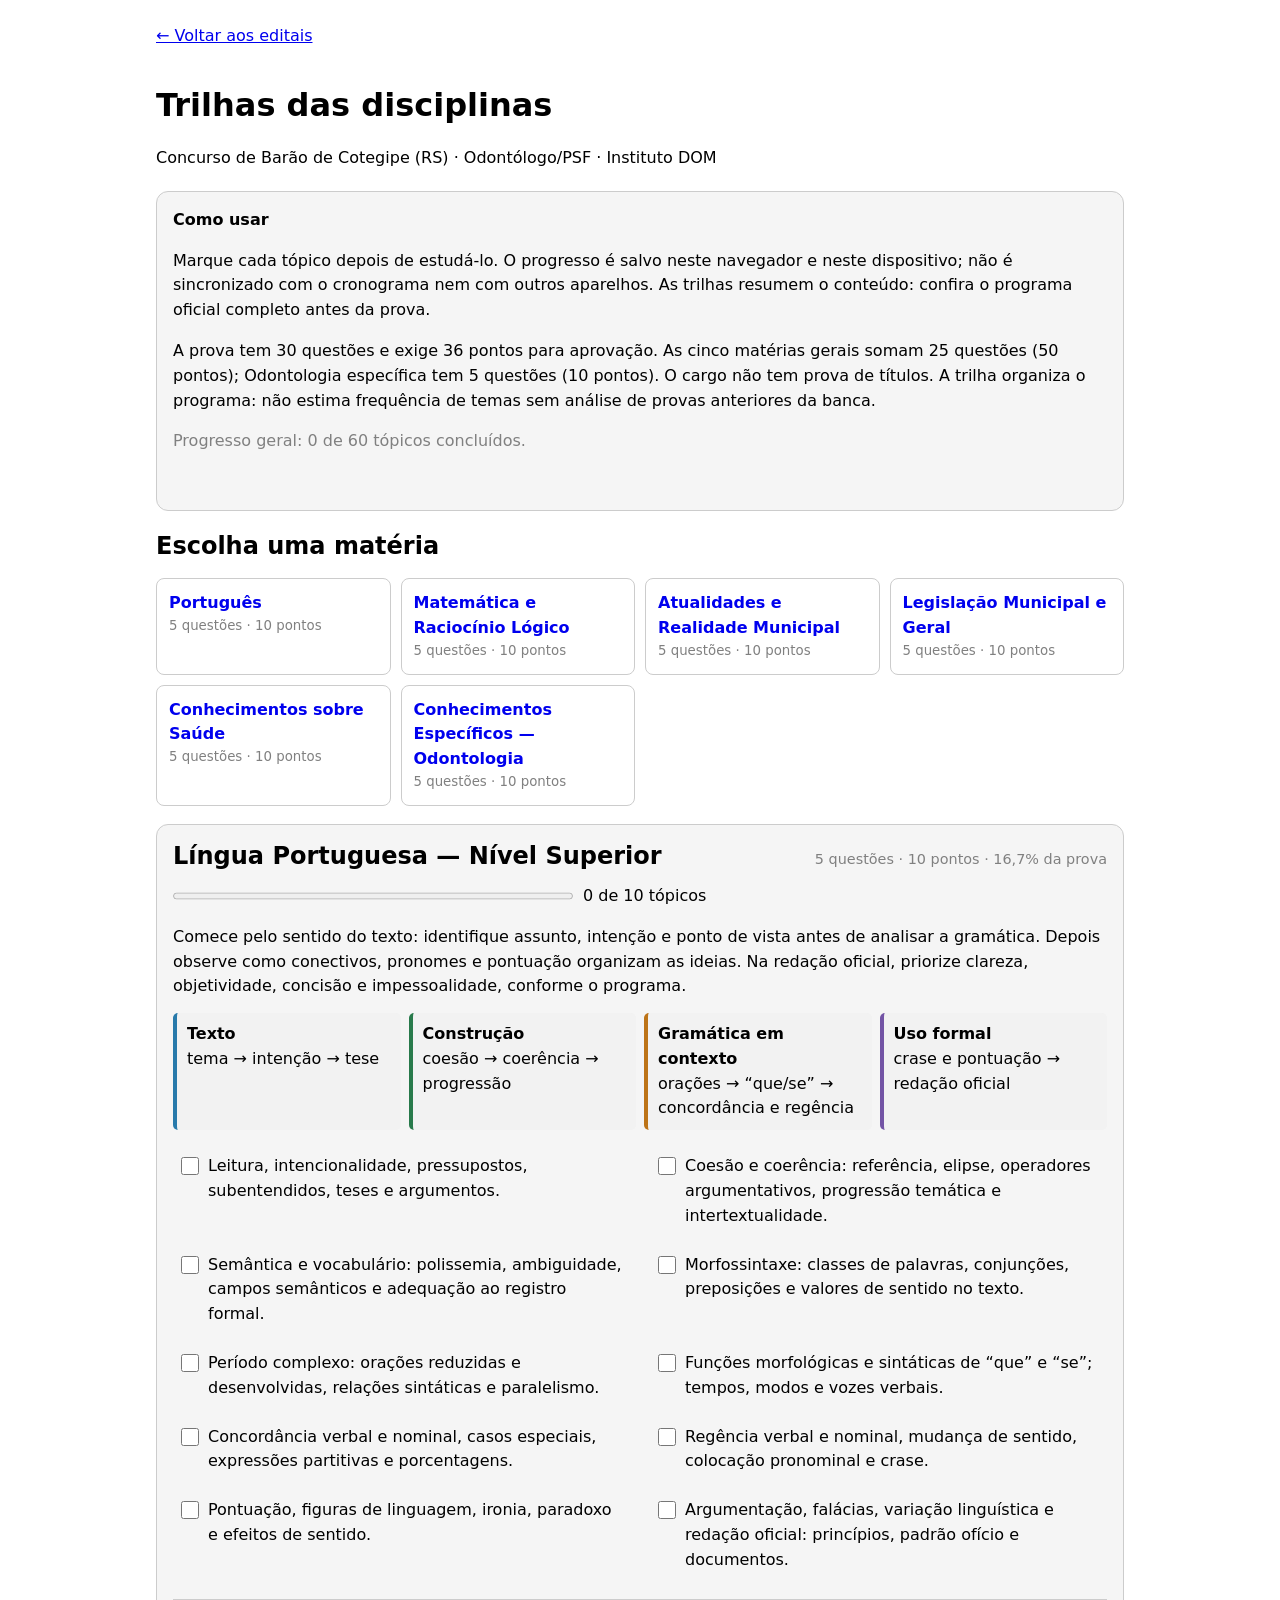
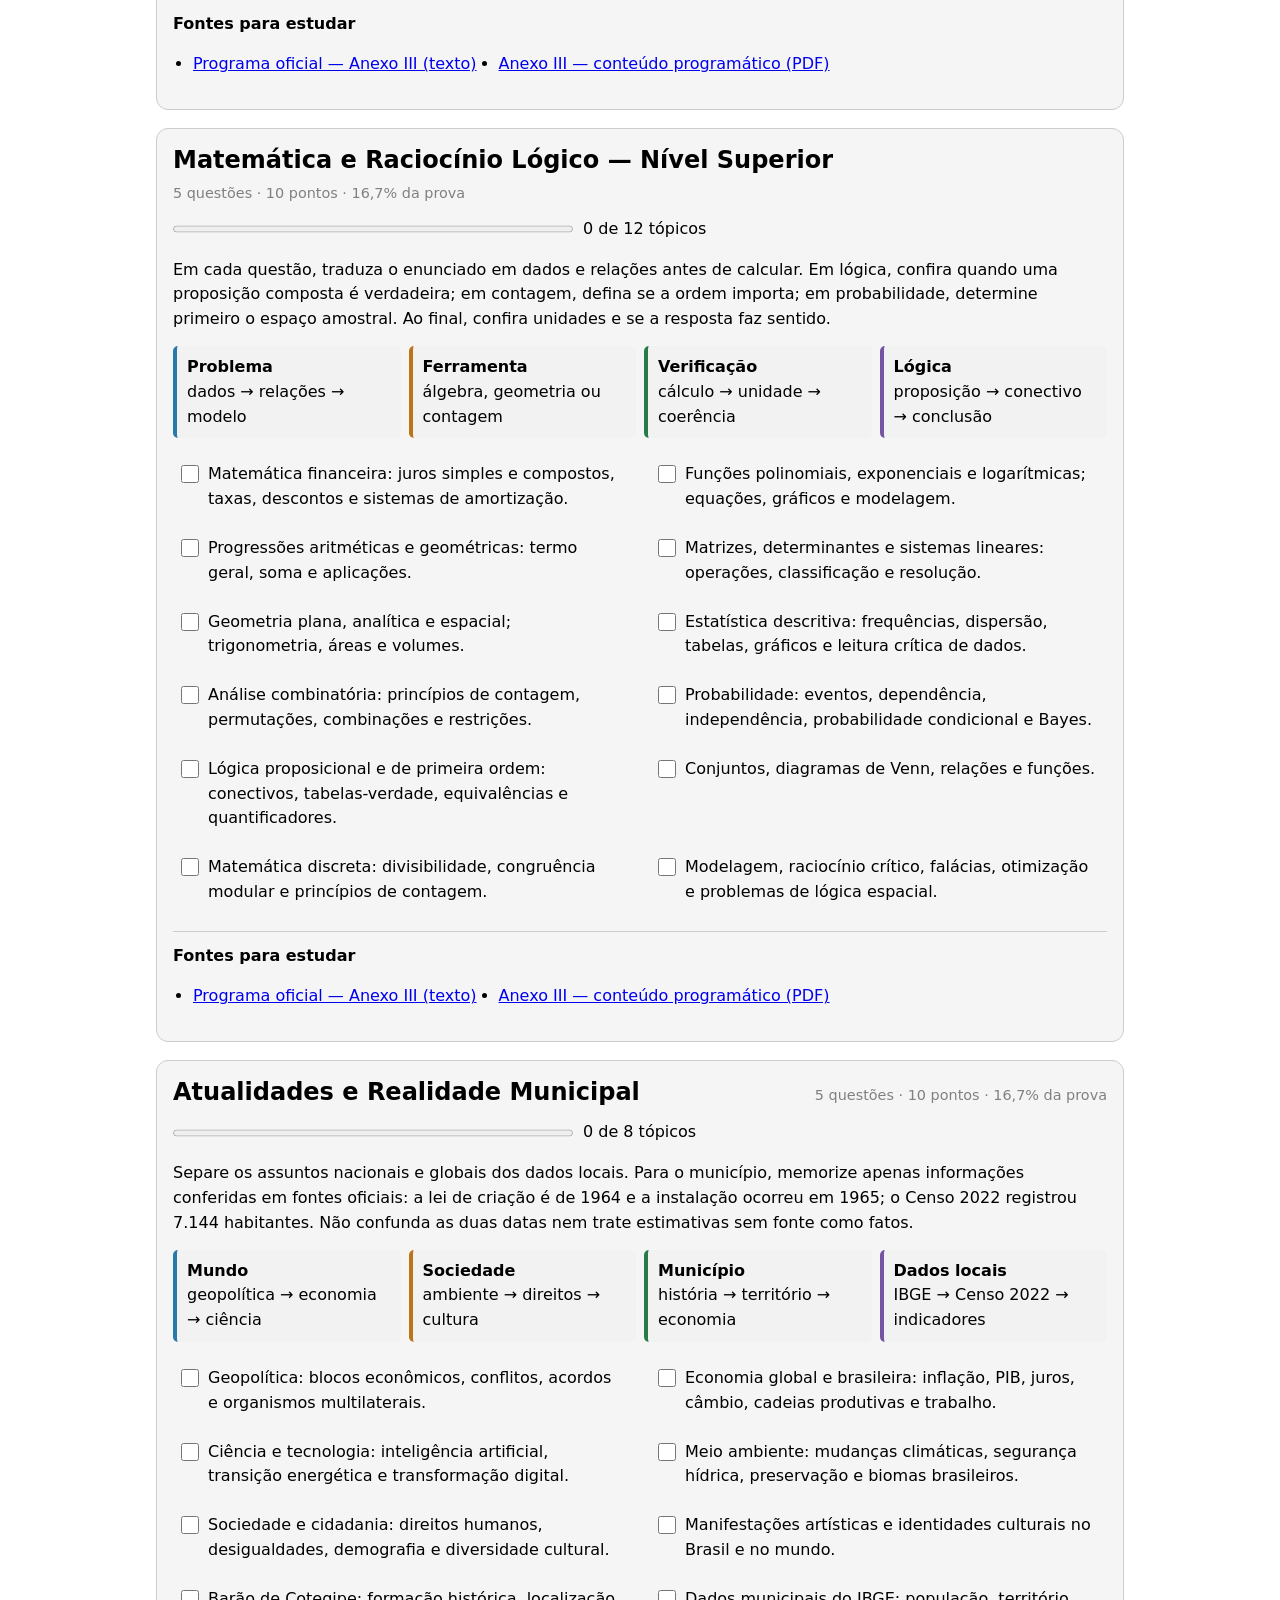
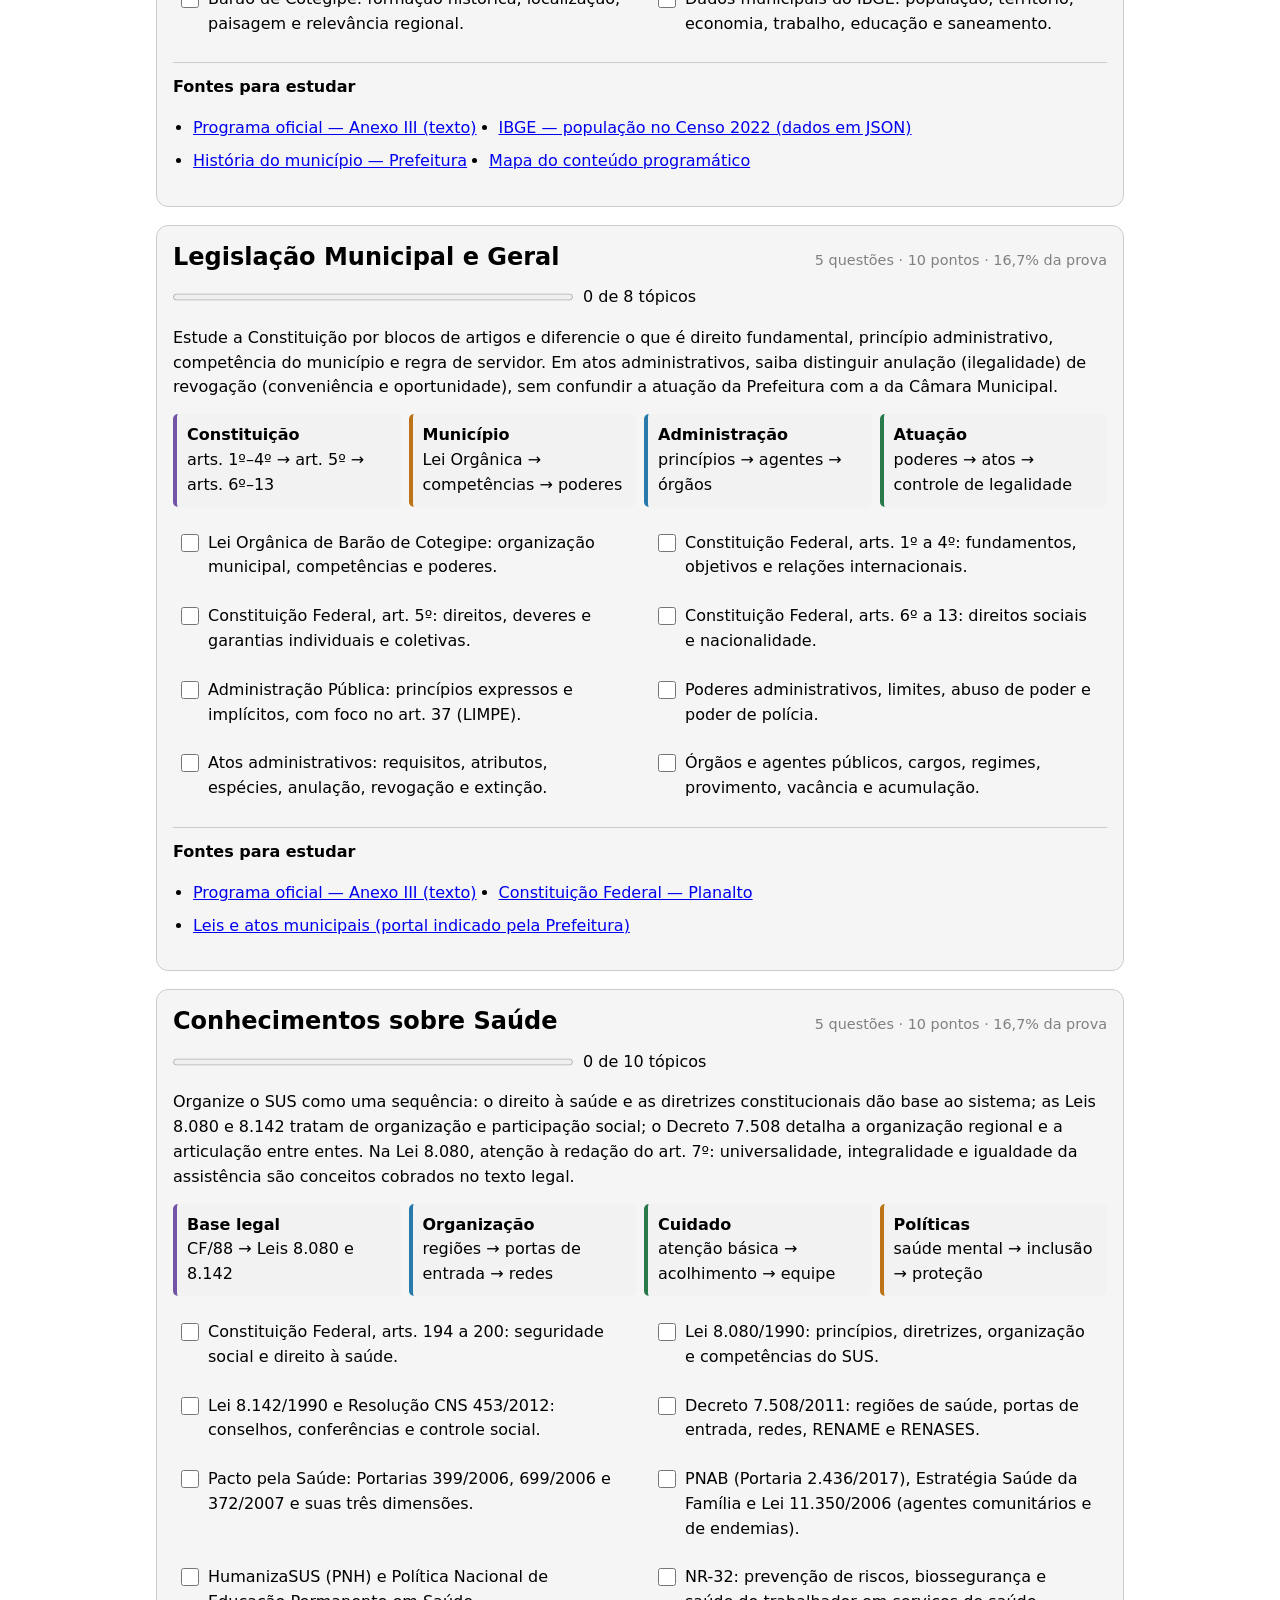
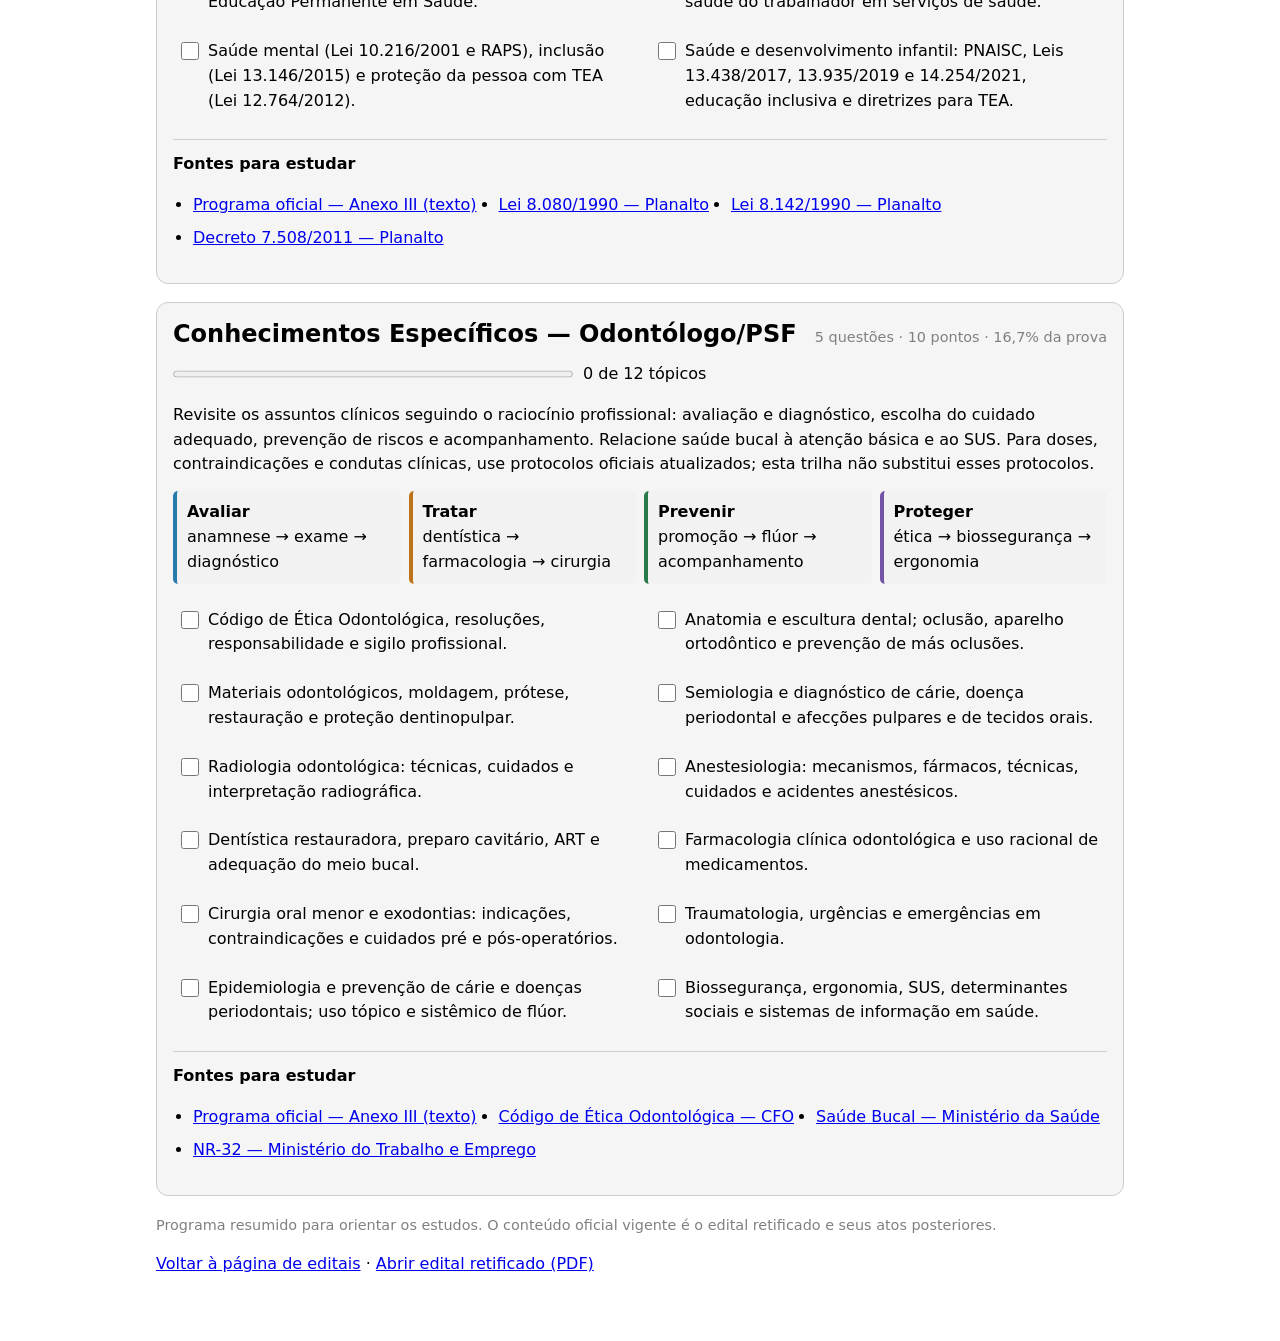
==== edital/disciplinas/index.html @ 4b6311e3 "Add study tracks for all exam disciplines" ====
<!DOCTYPE html>
<html lang="pt-BR">
<head>
  <meta charset="utf-8">
  <meta name="viewport" content="width=device-width, initial-scale=1">
  <meta name="description" content="Trilhas de estudo e acompanhamento das seis disciplinas do concurso de Odontólogo/PSF de Barão de Cotegipe.">
  <title>Disciplinas — Concurso Barão de Cotegipe</title>
  <style>
    :root {
      color-scheme: light dark;
      font: 16px/1.55 system-ui, sans-serif;
      --linha: color-mix(in srgb, CanvasText 20%, Canvas);
      --cartao: color-mix(in srgb, CanvasText 4%, Canvas);
      --destaque: #287a4b;
    }
    * { box-sizing: border-box; }
    body { max-width: 1000px; margin: 0 auto; padding: 24px 16px 48px; }
    a { color: LinkText; }
    h1 { line-height: 1.2; }
    h2 { margin: 0; line-height: 1.3; }
    .voltar { display: inline-block; margin-bottom: 1rem; }
    .intro, .disciplina { padding: 16px; border: 1px solid var(--linha); border-radius: 12px; background: var(--cartao); }
    .intro { margin: 1.25rem 0; }
    .intro p:last-child { margin-bottom: 0; }
    .atalhos { display: grid; grid-template-columns: repeat(auto-fit, minmax(210px, 1fr)); gap: 10px; padding: 0; list-style: none; }
    .atalhos a { display: block; height: 100%; padding: 12px; border: 1px solid var(--linha); border-radius: 8px; text-decoration: none; }
    .atalhos a:hover, .atalhos a:focus-visible { outline: 2px solid var(--destaque); outline-offset: 2px; }
    .atalhos small { display: block; color: GrayText; }
    .disciplina { margin: 18px 0; scroll-margin-top: 16px; }
    .disciplina-topo { display: flex; flex-wrap: wrap; align-items: baseline; justify-content: space-between; gap: 6px 16px; }
    .peso { color: GrayText; font-size: .9rem; }
    .mapa { display: grid; grid-template-columns: repeat(auto-fit, minmax(155px, 1fr)); gap: 8px; margin: 14px 0; }
    .ramo { padding: 9px 10px; border-left: 4px solid; border-radius: 5px; background: color-mix(in srgb, CanvasText 5%, Canvas); }
    .ramo strong { display: block; }
    .conceito { border-color: #287aab; }
    .dica { border-color: #287a4b; }
    .foco { border-color: #bd7418; }
    .numero { border-color: #7354a5; }
    .explicacao { margin: 12px 0; }
    .progresso-linha { display: flex; align-items: center; gap: 10px; margin: 12px 0 16px; }
    progress { width: min(100%, 400px); height: 14px; accent-color: var(--destaque); }
    .topicos { display: grid; grid-template-columns: repeat(auto-fit, minmax(min(100%, 360px), 1fr)); gap: 8px 20px; padding: 0; list-style: none; }
    .topicos li { min-width: 0; }
    .topicos label { display: flex; align-items: flex-start; gap: 9px; height: 100%; padding: 8px; border-radius: 6px; }
    .topicos label:hover { background: color-mix(in srgb, CanvasText 6%, Canvas); }
    .topicos input { flex: 0 0 auto; width: 18px; height: 18px; margin: 3px 0 0; accent-color: var(--destaque); }
    .fontes { margin-top: 18px; padding-top: 12px; border-top: 1px solid var(--linha); }
    .fontes ul { display: flex; flex-wrap: wrap; gap: 8px 22px; padding-left: 20px; }
    .nota { color: GrayText; font-size: .9rem; }
    .aviso { min-height: 1.5em; color: GrayText; }
    @media (prefers-color-scheme: dark) {
      :root { --destaque: #76d39a; }
      .conceito { border-color: #68b9e8; }
      .dica { border-color: #76d39a; }
      .foco { border-color: #f0b660; }
      .numero { border-color: #bea2ed; }
    }
    @media (prefers-reduced-motion: no-preference) { html { scroll-behavior: smooth; } }
  </style>
</head>
<body>
  <header>
    <a class="voltar" href="../index.html">← Voltar aos editais</a>
    <h1>Trilhas das disciplinas</h1>
    <p>Concurso de Barão de Cotegipe (RS) · Odontólogo/PSF · Instituto DOM</p>
    <div class="intro">
      <strong>Como usar</strong>
      <p>Marque cada tópico depois de estudá-lo. O progresso é salvo neste navegador e neste dispositivo; não é sincronizado com o cronograma nem com outros aparelhos. As trilhas resumem o conteúdo: confira o programa oficial completo antes da prova.</p>
      <p>A prova tem 30 questões e exige 36 pontos para aprovação. As cinco matérias gerais somam 25 questões (50 pontos); Odontologia específica tem 5 questões (10 pontos). O cargo não tem prova de títulos. A trilha organiza o programa: não estima frequência de temas sem análise de provas anteriores da banca.</p>
      <p id="progresso-geral" class="aviso" role="status" aria-live="polite">Progresso: carregando…</p>
      <p id="status-progresso" class="aviso" aria-live="polite"></p>
    </div>
    <h2>Escolha uma matéria</h2>
    <nav aria-label="Disciplinas da prova">
      <ul class="atalhos">
        <li><a href="#portugues"><strong>Português</strong><small>5 questões · 10 pontos</small></a></li>
        <li><a href="#matematica"><strong>Matemática e Raciocínio Lógico</strong><small>5 questões · 10 pontos</small></a></li>
        <li><a href="#atualidades"><strong>Atualidades e Realidade Municipal</strong><small>5 questões · 10 pontos</small></a></li>
        <li><a href="#legislacao"><strong>Legislação Municipal e Geral</strong><small>5 questões · 10 pontos</small></a></li>
        <li><a href="#saude"><strong>Conhecimentos sobre Saúde</strong><small>5 questões · 10 pontos</small></a></li>
        <li><a href="#odontologia"><strong>Conhecimentos Específicos — Odontologia</strong><small>5 questões · 10 pontos</small></a></li>
      </ul>
    </nav>
  </header>

  <main>
    <article class="disciplina" id="portugues" data-disciplina="portugues">
      <div class="disciplina-topo">
        <h2>Língua Portuguesa — Nível Superior</h2>
        <span class="peso">5 questões · 10 pontos · 16,7% da prova</span>
      </div>
      <div class="progresso-linha"><progress max="10" value="0" aria-label="Progresso em Língua Portuguesa"></progress><span class="contagem">0 de 10 tópicos</span></div>
      <p class="explicacao">Comece pelo sentido do texto: identifique assunto, intenção e ponto de vista antes de analisar a gramática. Depois observe como conectivos, pronomes e pontuação organizam as ideias. Na redação oficial, priorize clareza, objetividade, concisão e impessoalidade, conforme o programa.</p>
      <div class="mapa" aria-label="Mapa de estudo de Português">
        <div class="ramo conceito"><strong>Texto</strong>tema → intenção → tese</div>
        <div class="ramo dica"><strong>Construção</strong>coesão → coerência → progressão</div>
        <div class="ramo foco"><strong>Gramática em contexto</strong>orações → “que/se” → concordância e regência</div>
        <div class="ramo numero"><strong>Uso formal</strong>crase e pontuação → redação oficial</div>
      </div>
      <ul class="topicos">
        <li><label><input type="checkbox" data-topico="interpretacao"><span>Leitura, intencionalidade, pressupostos, subentendidos, teses e argumentos.</span></label></li>
        <li><label><input type="checkbox" data-topico="coesao"><span>Coesão e coerência: referência, elipse, operadores argumentativos, progressão temática e intertextualidade.</span></label></li>
        <li><label><input type="checkbox" data-topico="semantica"><span>Semântica e vocabulário: polissemia, ambiguidade, campos semânticos e adequação ao registro formal.</span></label></li>
        <li><label><input type="checkbox" data-topico="morfossintaxe"><span>Morfossintaxe: classes de palavras, conjunções, preposições e valores de sentido no texto.</span></label></li>
        <li><label><input type="checkbox" data-topico="periodo"><span>Período complexo: orações reduzidas e desenvolvidas, relações sintáticas e paralelismo.</span></label></li>
        <li><label><input type="checkbox" data-topico="que-se"><span>Funções morfológicas e sintáticas de “que” e “se”; tempos, modos e vozes verbais.</span></label></li>
        <li><label><input type="checkbox" data-topico="concordancia"><span>Concordância verbal e nominal, casos especiais, expressões partitivas e porcentagens.</span></label></li>
        <li><label><input type="checkbox" data-topico="regencia-crase"><span>Regência verbal e nominal, mudança de sentido, colocação pronominal e crase.</span></label></li>
        <li><label><input type="checkbox" data-topico="pontuacao"><span>Pontuação, figuras de linguagem, ironia, paradoxo e efeitos de sentido.</span></label></li>
        <li><label><input type="checkbox" data-topico="redacao-oficial"><span>Argumentação, falácias, variação linguística e redação oficial: princípios, padrão ofício e documentos.</span></label></li>
      </ul>
      <div class="fontes">
        <strong>Fontes para estudar</strong>
        <ul>
          <li><a href="../texto/12-anexo-III-conteudo-programatico.txt">Programa oficial — Anexo III (texto)</a></li>
          <li><a href="../oficial/12-anexo-III-conteudo-programatico.pdf">Anexo III — conteúdo programático (PDF)</a></li>
        </ul>
      </div>
    </article>

    <article class="disciplina" id="matematica" data-disciplina="matematica">
      <div class="disciplina-topo">
        <h2>Matemática e Raciocínio Lógico — Nível Superior</h2>
        <span class="peso">5 questões · 10 pontos · 16,7% da prova</span>
      </div>
      <div class="progresso-linha"><progress max="12" value="0" aria-label="Progresso em Matemática e Raciocínio Lógico"></progress><span class="contagem">0 de 12 tópicos</span></div>
      <p class="explicacao">Em cada questão, traduza o enunciado em dados e relações antes de calcular. Em lógica, confira quando uma proposição composta é verdadeira; em contagem, defina se a ordem importa; em probabilidade, determine primeiro o espaço amostral. Ao final, confira unidades e se a resposta faz sentido.</p>
      <div class="mapa" aria-label="Mapa de estudo de Matemática e Raciocínio Lógico">
        <div class="ramo conceito"><strong>Problema</strong>dados → relações → modelo</div>
        <div class="ramo foco"><strong>Ferramenta</strong>álgebra, geometria ou contagem</div>
        <div class="ramo dica"><strong>Verificação</strong>cálculo → unidade → coerência</div>
        <div class="ramo numero"><strong>Lógica</strong>proposição → conectivo → conclusão</div>
      </div>
      <ul class="topicos">
        <li><label><input type="checkbox" data-topico="financeira"><span>Matemática financeira: juros simples e compostos, taxas, descontos e sistemas de amortização.</span></label></li>
        <li><label><input type="checkbox" data-topico="funcoes"><span>Funções polinomiais, exponenciais e logarítmicas; equações, gráficos e modelagem.</span></label></li>
        <li><label><input type="checkbox" data-topico="pa-pg"><span>Progressões aritméticas e geométricas: termo geral, soma e aplicações.</span></label></li>
        <li><label><input type="checkbox" data-topico="matrizes"><span>Matrizes, determinantes e sistemas lineares: operações, classificação e resolução.</span></label></li>
        <li><label><input type="checkbox" data-topico="geometrias"><span>Geometria plana, analítica e espacial; trigonometria, áreas e volumes.</span></label></li>
        <li><label><input type="checkbox" data-topico="estatistica"><span>Estatística descritiva: frequências, dispersão, tabelas, gráficos e leitura crítica de dados.</span></label></li>
        <li><label><input type="checkbox" data-topico="combinatoria"><span>Análise combinatória: princípios de contagem, permutações, combinações e restrições.</span></label></li>
        <li><label><input type="checkbox" data-topico="probabilidade"><span>Probabilidade: eventos, dependência, independência, probabilidade condicional e Bayes.</span></label></li>
        <li><label><input type="checkbox" data-topico="logica"><span>Lógica proposicional e de primeira ordem: conectivos, tabelas-verdade, equivalências e quantificadores.</span></label></li>
        <li><label><input type="checkbox" data-topico="conjuntos"><span>Conjuntos, diagramas de Venn, relações e funções.</span></label></li>
        <li><label><input type="checkbox" data-topico="discreta"><span>Matemática discreta: divisibilidade, congruência modular e princípios de contagem.</span></label></li>
        <li><label><input type="checkbox" data-topico="modelagem"><span>Modelagem, raciocínio crítico, falácias, otimização e problemas de lógica espacial.</span></label></li>
      </ul>
      <div class="fontes">
        <strong>Fontes para estudar</strong>
        <ul>
          <li><a href="../texto/12-anexo-III-conteudo-programatico.txt">Programa oficial — Anexo III (texto)</a></li>
          <li><a href="../oficial/12-anexo-III-conteudo-programatico.pdf">Anexo III — conteúdo programático (PDF)</a></li>
        </ul>
      </div>
    </article>

    <article class="disciplina" id="atualidades" data-disciplina="atualidades">
      <div class="disciplina-topo">
        <h2>Atualidades e Realidade Municipal</h2>
        <span class="peso">5 questões · 10 pontos · 16,7% da prova</span>
      </div>
      <div class="progresso-linha"><progress max="8" value="0" aria-label="Progresso em Atualidades e Realidade Municipal"></progress><span class="contagem">0 de 8 tópicos</span></div>
      <p class="explicacao">Separe os assuntos nacionais e globais dos dados locais. Para o município, memorize apenas informações conferidas em fontes oficiais: a lei de criação é de 1964 e a instalação ocorreu em 1965; o Censo 2022 registrou 7.144 habitantes. Não confunda as duas datas nem trate estimativas sem fonte como fatos.</p>
      <div class="mapa" aria-label="Mapa de estudo de Atualidades e Realidade Municipal">
        <div class="ramo conceito"><strong>Mundo</strong>geopolítica → economia → ciência</div>
        <div class="ramo foco"><strong>Sociedade</strong>ambiente → direitos → cultura</div>
        <div class="ramo dica"><strong>Município</strong>história → território → economia</div>
        <div class="ramo numero"><strong>Dados locais</strong>IBGE → Censo 2022 → indicadores</div>
      </div>
      <ul class="topicos">
        <li><label><input type="checkbox" data-topico="geopolitica"><span>Geopolítica: blocos econômicos, conflitos, acordos e organismos multilaterais.</span></label></li>
        <li><label><input type="checkbox" data-topico="economia"><span>Economia global e brasileira: inflação, PIB, juros, câmbio, cadeias produtivas e trabalho.</span></label></li>
        <li><label><input type="checkbox" data-topico="ciencia"><span>Ciência e tecnologia: inteligência artificial, transição energética e transformação digital.</span></label></li>
        <li><label><input type="checkbox" data-topico="ambiente"><span>Meio ambiente: mudanças climáticas, segurança hídrica, preservação e biomas brasileiros.</span></label></li>
        <li><label><input type="checkbox" data-topico="cidadania"><span>Sociedade e cidadania: direitos humanos, desigualdades, demografia e diversidade cultural.</span></label></li>
        <li><label><input type="checkbox" data-topico="cultura"><span>Manifestações artísticas e identidades culturais no Brasil e no mundo.</span></label></li>
        <li><label><input type="checkbox" data-topico="municipio"><span>Barão de Cotegipe: formação histórica, localização, paisagem e relevância regional.</span></label></li>
        <li><label><input type="checkbox" data-topico="ibge"><span>Dados municipais do IBGE: população, território, economia, trabalho, educação e saneamento.</span></label></li>
      </ul>
      <div class="fontes">
        <strong>Fontes para estudar</strong>
        <ul>
          <li><a href="../texto/12-anexo-III-conteudo-programatico.txt">Programa oficial — Anexo III (texto)</a></li>
          <li><a href="https://servicodados.ibge.gov.br/api/v3/agregados/4709/periodos/2022/variaveis/93?localidades=N6%5B4301701%5D" target="_blank" rel="noopener">IBGE — população no Censo 2022 (dados em JSON)</a></li>
          <li><a href="https://baraodecotegipe.rs.gov.br/site/historia" target="_blank" rel="noopener">História do município — Prefeitura</a></li>
          <li><a href="../MAPA-DO-PROGRAMA.md">Mapa do conteúdo programático</a></li>
        </ul>
      </div>
    </article>

    <article class="disciplina" id="legislacao" data-disciplina="legislacao">
      <div class="disciplina-topo">
        <h2>Legislação Municipal e Geral</h2>
        <span class="peso">5 questões · 10 pontos · 16,7% da prova</span>
      </div>
      <div class="progresso-linha"><progress max="8" value="0" aria-label="Progresso em Legislação Municipal e Geral"></progress><span class="contagem">0 de 8 tópicos</span></div>
      <p class="explicacao">Estude a Constituição por blocos de artigos e diferencie o que é direito fundamental, princípio administrativo, competência do município e regra de servidor. Em atos administrativos, saiba distinguir anulação (ilegalidade) de revogação (conveniência e oportunidade), sem confundir a atuação da Prefeitura com a da Câmara Municipal.</p>
      <div class="mapa" aria-label="Mapa de estudo de Legislação">
        <div class="ramo numero"><strong>Constituição</strong>arts. 1º–4º → art. 5º → arts. 6º–13</div>
        <div class="ramo foco"><strong>Município</strong>Lei Orgânica → competências → poderes</div>
        <div class="ramo conceito"><strong>Administração</strong>princípios → agentes → órgãos</div>
        <div class="ramo dica"><strong>Atuação</strong>poderes → atos → controle de legalidade</div>
      </div>
      <ul class="topicos">
        <li><label><input type="checkbox" data-topico="lei-organica"><span>Lei Orgânica de Barão de Cotegipe: organização municipal, competências e poderes.</span></label></li>
        <li><label><input type="checkbox" data-topico="fundamentos"><span>Constituição Federal, arts. 1º a 4º: fundamentos, objetivos e relações internacionais.</span></label></li>
        <li><label><input type="checkbox" data-topico="artigo5"><span>Constituição Federal, art. 5º: direitos, deveres e garantias individuais e coletivas.</span></label></li>
        <li><label><input type="checkbox" data-topico="direitos-sociais"><span>Constituição Federal, arts. 6º a 13: direitos sociais e nacionalidade.</span></label></li>
        <li><label><input type="checkbox" data-topico="limpe"><span>Administração Pública: princípios expressos e implícitos, com foco no art. 37 (LIMPE).</span></label></li>
        <li><label><input type="checkbox" data-topico="poderes"><span>Poderes administrativos, limites, abuso de poder e poder de polícia.</span></label></li>
        <li><label><input type="checkbox" data-topico="atos"><span>Atos administrativos: requisitos, atributos, espécies, anulação, revogação e extinção.</span></label></li>
        <li><label><input type="checkbox" data-topico="agentes"><span>Órgãos e agentes públicos, cargos, regimes, provimento, vacância e acumulação.</span></label></li>
      </ul>
      <div class="fontes">
        <strong>Fontes para estudar</strong>
        <ul>
          <li><a href="../texto/12-anexo-III-conteudo-programatico.txt">Programa oficial — Anexo III (texto)</a></li>
          <li><a href="https://www.planalto.gov.br/ccivil_03/constituicao/constituicao.htm" target="_blank" rel="noopener">Constituição Federal — Planalto</a></li>
          <li><a href="https://cespro.com.br/pesquisaLegislacao.php?cdMunicipio=7259&amp;cdTipo=0" target="_blank" rel="noopener">Leis e atos municipais (portal indicado pela Prefeitura)</a></li>
        </ul>
      </div>
    </article>

    <article class="disciplina" id="saude" data-disciplina="saude">
      <div class="disciplina-topo">
        <h2>Conhecimentos sobre Saúde</h2>
        <span class="peso">5 questões · 10 pontos · 16,7% da prova</span>
      </div>
      <div class="progresso-linha"><progress max="10" value="0" aria-label="Progresso em Conhecimentos sobre Saúde"></progress><span class="contagem">0 de 10 tópicos</span></div>
      <p class="explicacao">Organize o SUS como uma sequência: o direito à saúde e as diretrizes constitucionais dão base ao sistema; as Leis 8.080 e 8.142 tratam de organização e participação social; o Decreto 7.508 detalha a organização regional e a articulação entre entes. Na Lei 8.080, atenção à redação do art. 7º: universalidade, integralidade e igualdade da assistência são conceitos cobrados no texto legal.</p>
      <div class="mapa" aria-label="Mapa de estudo de Conhecimentos sobre Saúde">
        <div class="ramo numero"><strong>Base legal</strong>CF/88 → Leis 8.080 e 8.142</div>
        <div class="ramo conceito"><strong>Organização</strong>regiões → portas de entrada → redes</div>
        <div class="ramo dica"><strong>Cuidado</strong>atenção básica → acolhimento → equipe</div>
        <div class="ramo foco"><strong>Políticas</strong>saúde mental → inclusão → proteção</div>
      </div>
      <ul class="topicos">
        <li><label><input type="checkbox" data-topico="sus-constituicao"><span>Constituição Federal, arts. 194 a 200: seguridade social e direito à saúde.</span></label></li>
        <li><label><input type="checkbox" data-topico="lei-8080"><span>Lei 8.080/1990: princípios, diretrizes, organização e competências do SUS.</span></label></li>
        <li><label><input type="checkbox" data-topico="lei-8142"><span>Lei 8.142/1990 e Resolução CNS 453/2012: conselhos, conferências e controle social.</span></label></li>
        <li><label><input type="checkbox" data-topico="decreto"><span>Decreto 7.508/2011: regiões de saúde, portas de entrada, redes, RENAME e RENASES.</span></label></li>
        <li><label><input type="checkbox" data-topico="pacto"><span>Pacto pela Saúde: Portarias 399/2006, 699/2006 e 372/2007 e suas três dimensões.</span></label></li>
        <li><label><input type="checkbox" data-topico="atencao-basica"><span>PNAB (Portaria 2.436/2017), Estratégia Saúde da Família e Lei 11.350/2006 (agentes comunitários e de endemias).</span></label></li>
        <li><label><input type="checkbox" data-topico="humanizacao"><span>HumanizaSUS (PNH) e Política Nacional de Educação Permanente em Saúde.</span></label></li>
        <li><label><input type="checkbox" data-topico="seguranca"><span>NR-32: prevenção de riscos, biossegurança e saúde do trabalhador em serviços de saúde.</span></label></li>
        <li><label><input type="checkbox" data-topico="inclusao"><span>Saúde mental (Lei 10.216/2001 e RAPS), inclusão (Lei 13.146/2015) e proteção da pessoa com TEA (Lei 12.764/2012).</span></label></li>
        <li><label><input type="checkbox" data-topico="politicas"><span>Saúde e desenvolvimento infantil: PNAISC, Leis 13.438/2017, 13.935/2019 e 14.254/2021, educação inclusiva e diretrizes para TEA.</span></label></li>
      </ul>
      <div class="fontes">
        <strong>Fontes para estudar</strong>
        <ul>
          <li><a href="../texto/12-anexo-III-conteudo-programatico.txt">Programa oficial — Anexo III (texto)</a></li>
          <li><a href="https://www.planalto.gov.br/ccivil_03/leis/l8080.htm" target="_blank" rel="noopener">Lei 8.080/1990 — Planalto</a></li>
          <li><a href="https://www.planalto.gov.br/ccivil_03/leis/l8142.htm" target="_blank" rel="noopener">Lei 8.142/1990 — Planalto</a></li>
          <li><a href="https://www.planalto.gov.br/ccivil_03/_ato2011-2014/2011/decreto/d7508.htm" target="_blank" rel="noopener">Decreto 7.508/2011 — Planalto</a></li>
        </ul>
      </div>
    </article>

    <article class="disciplina" id="odontologia" data-disciplina="odontologia">
      <div class="disciplina-topo">
        <h2>Conhecimentos Específicos — Odontólogo/PSF</h2>
        <span class="peso">5 questões · 10 pontos · 16,7% da prova</span>
      </div>
      <div class="progresso-linha"><progress max="12" value="0" aria-label="Progresso em Conhecimentos Específicos de Odontologia"></progress><span class="contagem">0 de 12 tópicos</span></div>
      <p class="explicacao">Revisite os assuntos clínicos seguindo o raciocínio profissional: avaliação e diagnóstico, escolha do cuidado adequado, prevenção de riscos e acompanhamento. Relacione saúde bucal à atenção básica e ao SUS. Para doses, contraindicações e condutas clínicas, use protocolos oficiais atualizados; esta trilha não substitui esses protocolos.</p>
      <div class="mapa" aria-label="Mapa de estudo de Odontologia">
        <div class="ramo conceito"><strong>Avaliar</strong>anamnese → exame → diagnóstico</div>
        <div class="ramo foco"><strong>Tratar</strong>dentística → farmacologia → cirurgia</div>
        <div class="ramo dica"><strong>Prevenir</strong>promoção → flúor → acompanhamento</div>
        <div class="ramo numero"><strong>Proteger</strong>ética → biossegurança → ergonomia</div>
      </div>
      <ul class="topicos">
        <li><label><input type="checkbox" data-topico="etica"><span>Código de Ética Odontológica, resoluções, responsabilidade e sigilo profissional.</span></label></li>
        <li><label><input type="checkbox" data-topico="anatomia"><span>Anatomia e escultura dental; oclusão, aparelho ortodôntico e prevenção de más oclusões.</span></label></li>
        <li><label><input type="checkbox" data-topico="materiais"><span>Materiais odontológicos, moldagem, prótese, restauração e proteção dentinopulpar.</span></label></li>
        <li><label><input type="checkbox" data-topico="diagnostico"><span>Semiologia e diagnóstico de cárie, doença periodontal e afecções pulpares e de tecidos orais.</span></label></li>
        <li><label><input type="checkbox" data-topico="radiologia"><span>Radiologia odontológica: técnicas, cuidados e interpretação radiográfica.</span></label></li>
        <li><label><input type="checkbox" data-topico="anestesia"><span>Anestesiologia: mecanismos, fármacos, técnicas, cuidados e acidentes anestésicos.</span></label></li>
        <li><label><input type="checkbox" data-topico="dentistica"><span>Dentística restauradora, preparo cavitário, ART e adequação do meio bucal.</span></label></li>
        <li><label><input type="checkbox" data-topico="farmacologia"><span>Farmacologia clínica odontológica e uso racional de medicamentos.</span></label></li>
        <li><label><input type="checkbox" data-topico="cirurgia"><span>Cirurgia oral menor e exodontias: indicações, contraindicações e cuidados pré e pós-operatórios.</span></label></li>
        <li><label><input type="checkbox" data-topico="urgencias"><span>Traumatologia, urgências e emergências em odontologia.</span></label></li>
        <li><label><input type="checkbox" data-topico="prevencao"><span>Epidemiologia e prevenção de cárie e doenças periodontais; uso tópico e sistêmico de flúor.</span></label></li>
        <li><label><input type="checkbox" data-topico="biosseguranca"><span>Biossegurança, ergonomia, SUS, determinantes sociais e sistemas de informação em saúde.</span></label></li>
      </ul>
      <div class="fontes">
        <strong>Fontes para estudar</strong>
        <ul>
          <li><a href="../texto/12-anexo-III-conteudo-programatico.txt">Programa oficial — Anexo III (texto)</a></li>
          <li><a href="https://transparencia.cfo.org.br/ato-normativo/?id=2081" target="_blank" rel="noopener">Código de Ética Odontológica — CFO</a></li>
          <li><a href="https://www.gov.br/saude/pt-br/composicao/saps/brasil-sorridente" target="_blank" rel="noopener">Saúde Bucal — Ministério da Saúde</a></li>
          <li><a href="https://www.gov.br/trabalho-e-emprego/pt-br/assuntos/inspecao-do-trabalho/seguranca-e-saude-no-trabalho/ctpp-nrs/norma-regulamentadora-no-32-nr-32" target="_blank" rel="noopener">NR-32 — Ministério do Trabalho e Emprego</a></li>
        </ul>
      </div>
    </article>
  </main>

  <footer>
    <p class="nota">Programa resumido para orientar os estudos. O conteúdo oficial vigente é o edital retificado e seus atos posteriores.</p>
    <p><a href="../index.html">Voltar à página de editais</a> · <a href="../oficial/01-edital-001-2026-RETIFICADO.pdf">Abrir edital retificado (PDF)</a></p>
  </footer>

  <script>
    (function () {
      var chave = 'barao-cotegipe-disciplinas-v1';
      var caixas = Array.prototype.slice.call(document.querySelectorAll('.topicos input[type="checkbox"]'));
      var disciplinas = Array.prototype.slice.call(document.querySelectorAll('[data-disciplina]'));
      var geral = document.getElementById('progresso-geral');
      var status = document.getElementById('status-progresso');
      var estado = {};

      function atualizarProgresso() {
        var feitas = 0;
        caixas.forEach(function (caixa) {
          if (caixa.checked) feitas++;
        });
        disciplinas.forEach(function (disciplina) {
          var itens = disciplina.querySelectorAll('.topicos input[type="checkbox"]');
          var concluidos = 0;
          itens.forEach(function (caixa) {
            if (caixa.checked) concluidos++;
          });
          disciplina.querySelector('progress').value = concluidos;
          disciplina.querySelector('.contagem').textContent = concluidos + ' de ' + itens.length + ' tópicos';
        });
        geral.textContent = 'Progresso geral: ' + feitas + ' de ' + caixas.length + ' tópicos concluídos.';
      }

      try {
        var salvo = localStorage.getItem(chave);
        if (salvo) {
          var dados = JSON.parse(salvo);
          if (!dados || typeof dados !== 'object' || Array.isArray(dados)) {
            throw new Error('formato de progresso inválido');
          }
          estado = dados;
        }
      } catch (erro) {
        status.textContent = 'Não foi possível carregar o progresso salvo neste navegador.';
      }

      caixas.forEach(function (caixa) {
        var disciplina = caixa.closest('[data-disciplina]').getAttribute('data-disciplina');
        var id = disciplina + ':' + caixa.getAttribute('data-topico');
        caixa.checked = estado[id] === true;
        caixa.addEventListener('change', function () {
          estado[id] = caixa.checked;
          try {
            localStorage.setItem(chave, JSON.stringify(estado));
            status.textContent = 'Alteração salva neste navegador.';
          } catch (erro) {
            status.textContent = 'Não foi possível salvar. Verifique as configurações de armazenamento do navegador.';
          }
          atualizarProgresso();
        });
      });

      atualizarProgresso();
    })();
  </script>
</body>
</html>
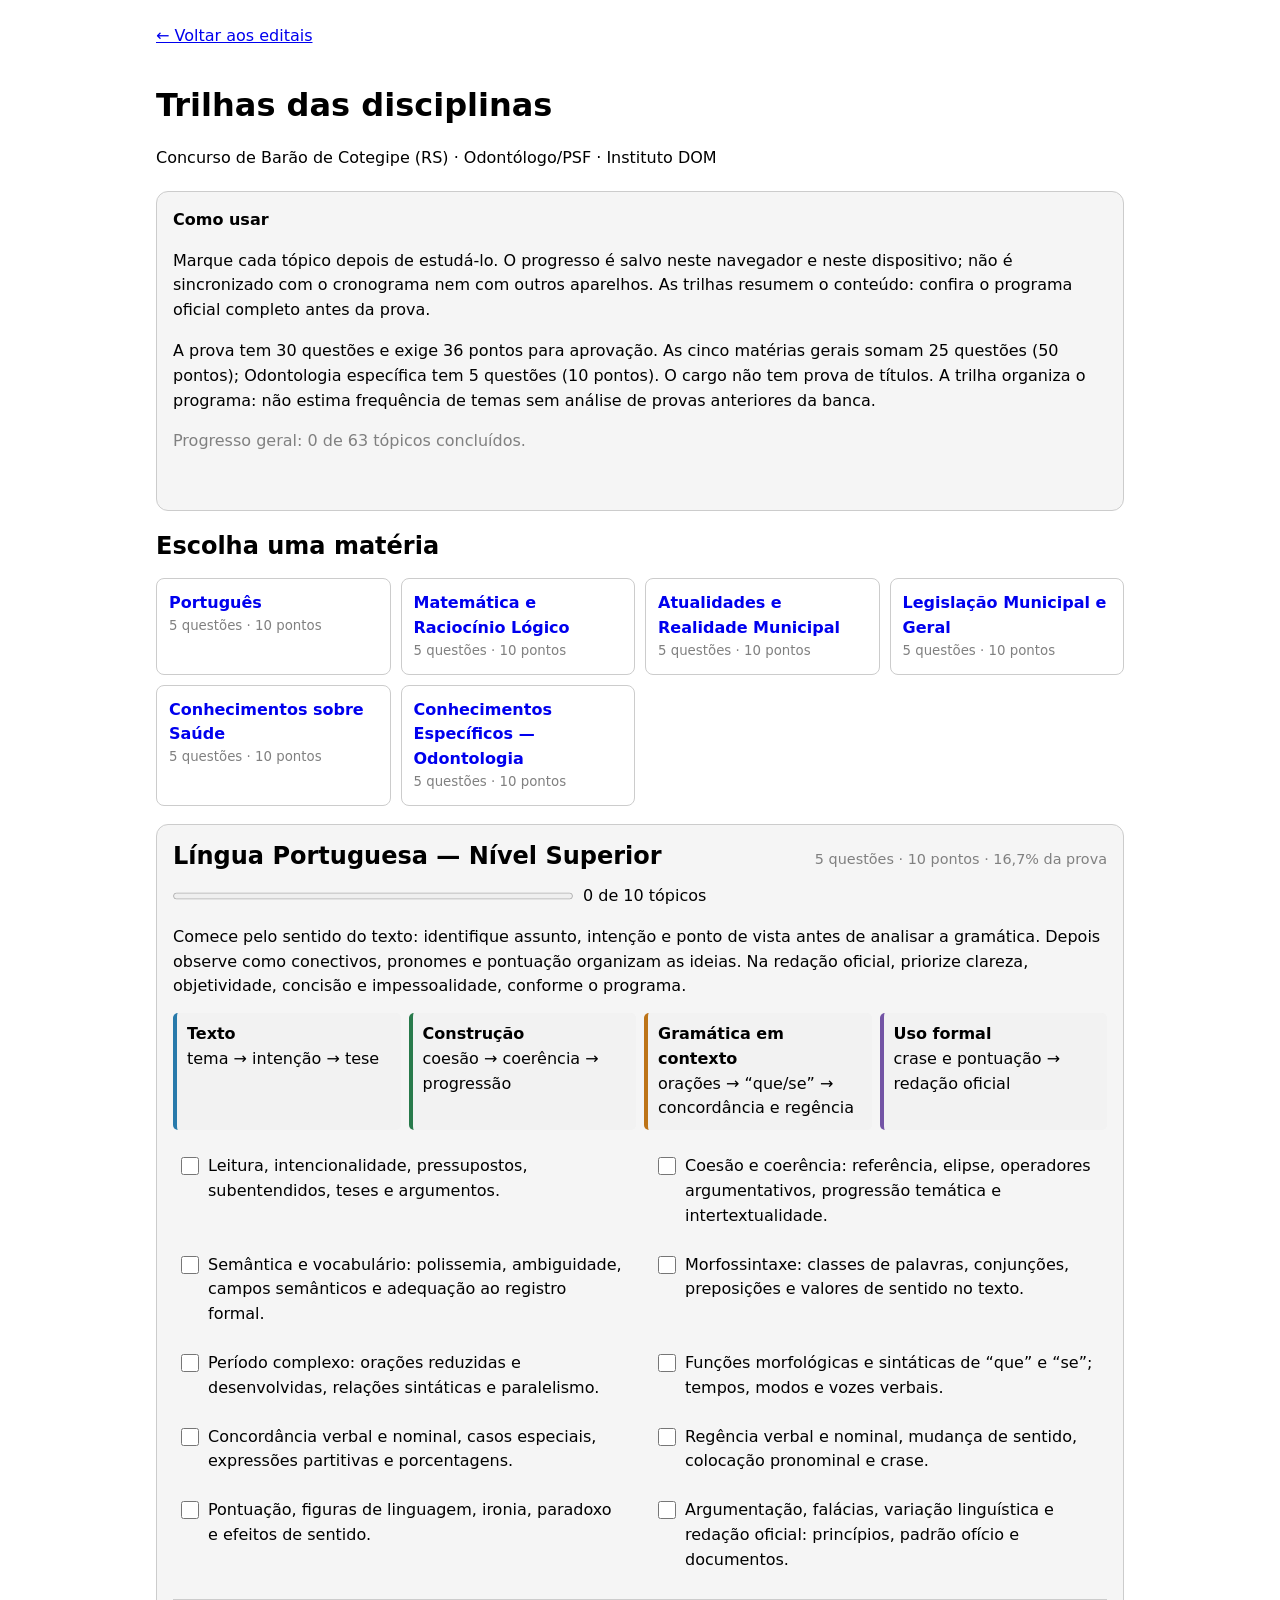
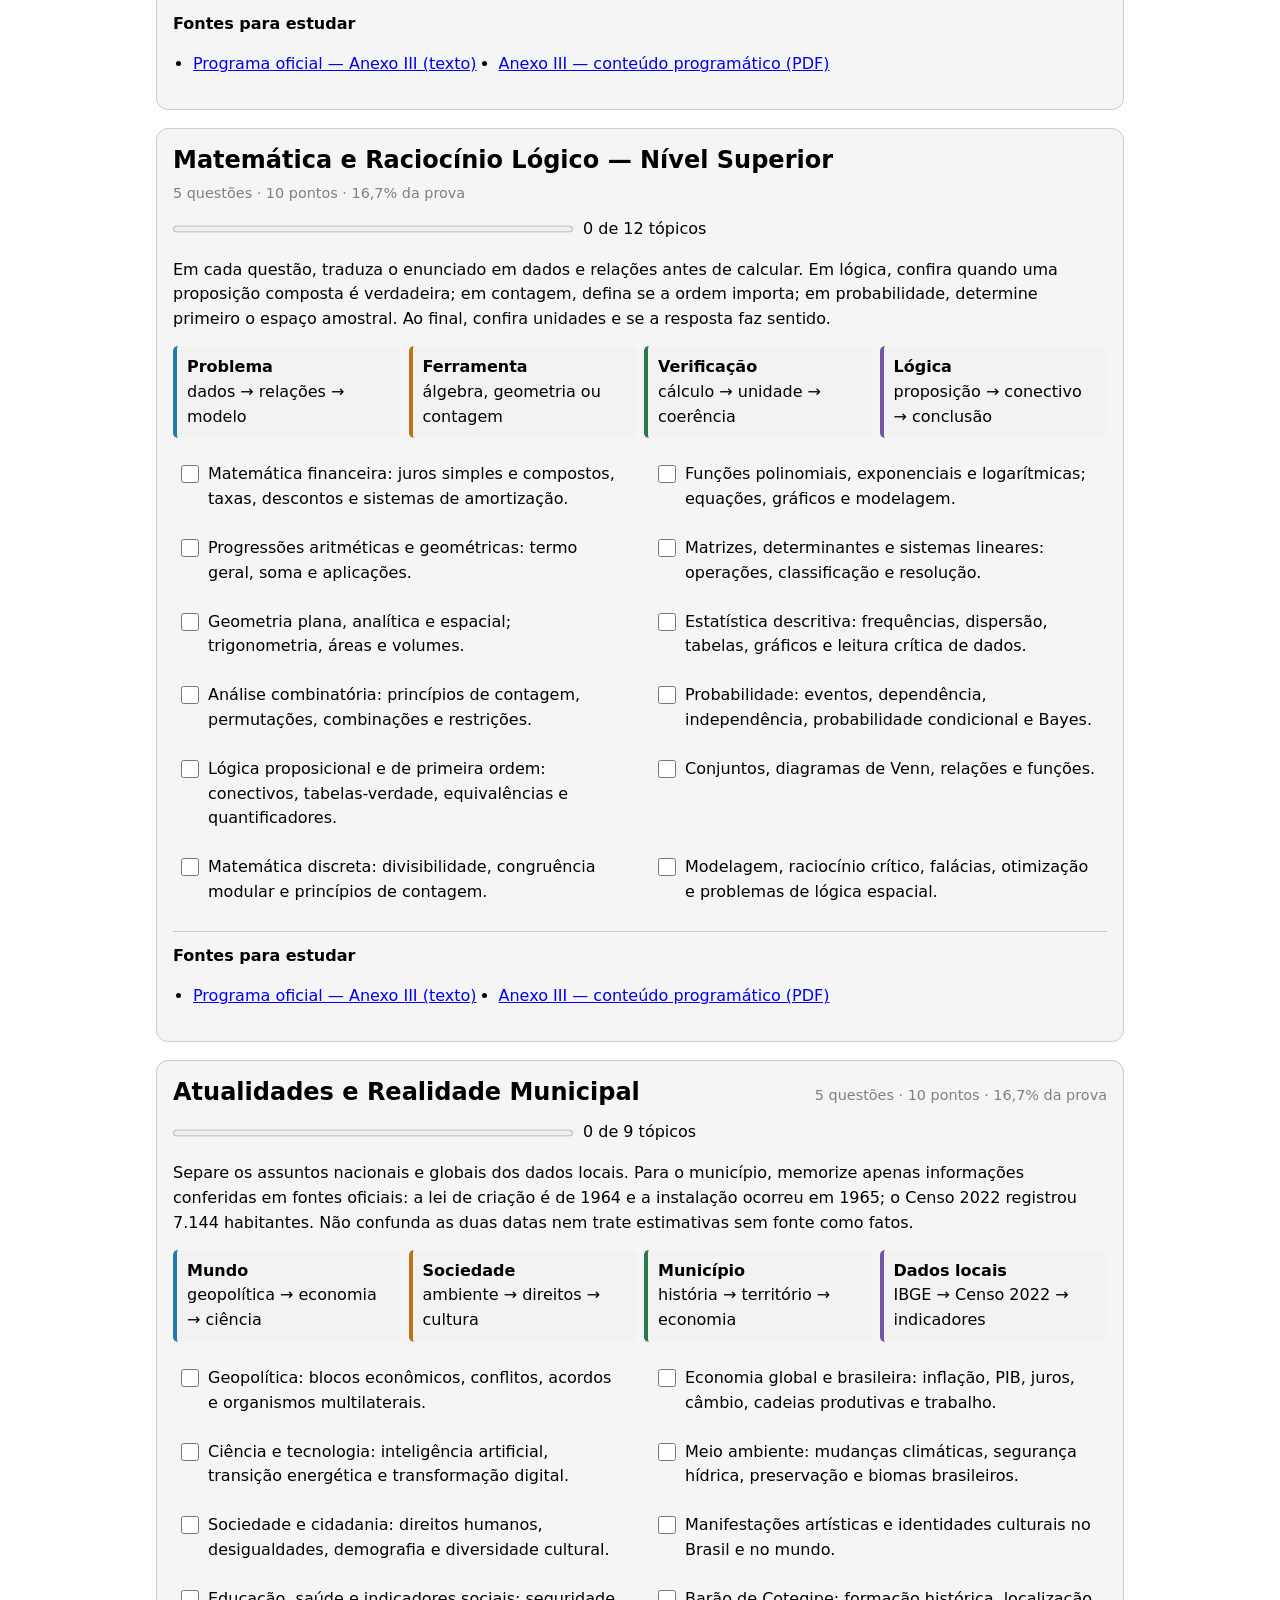
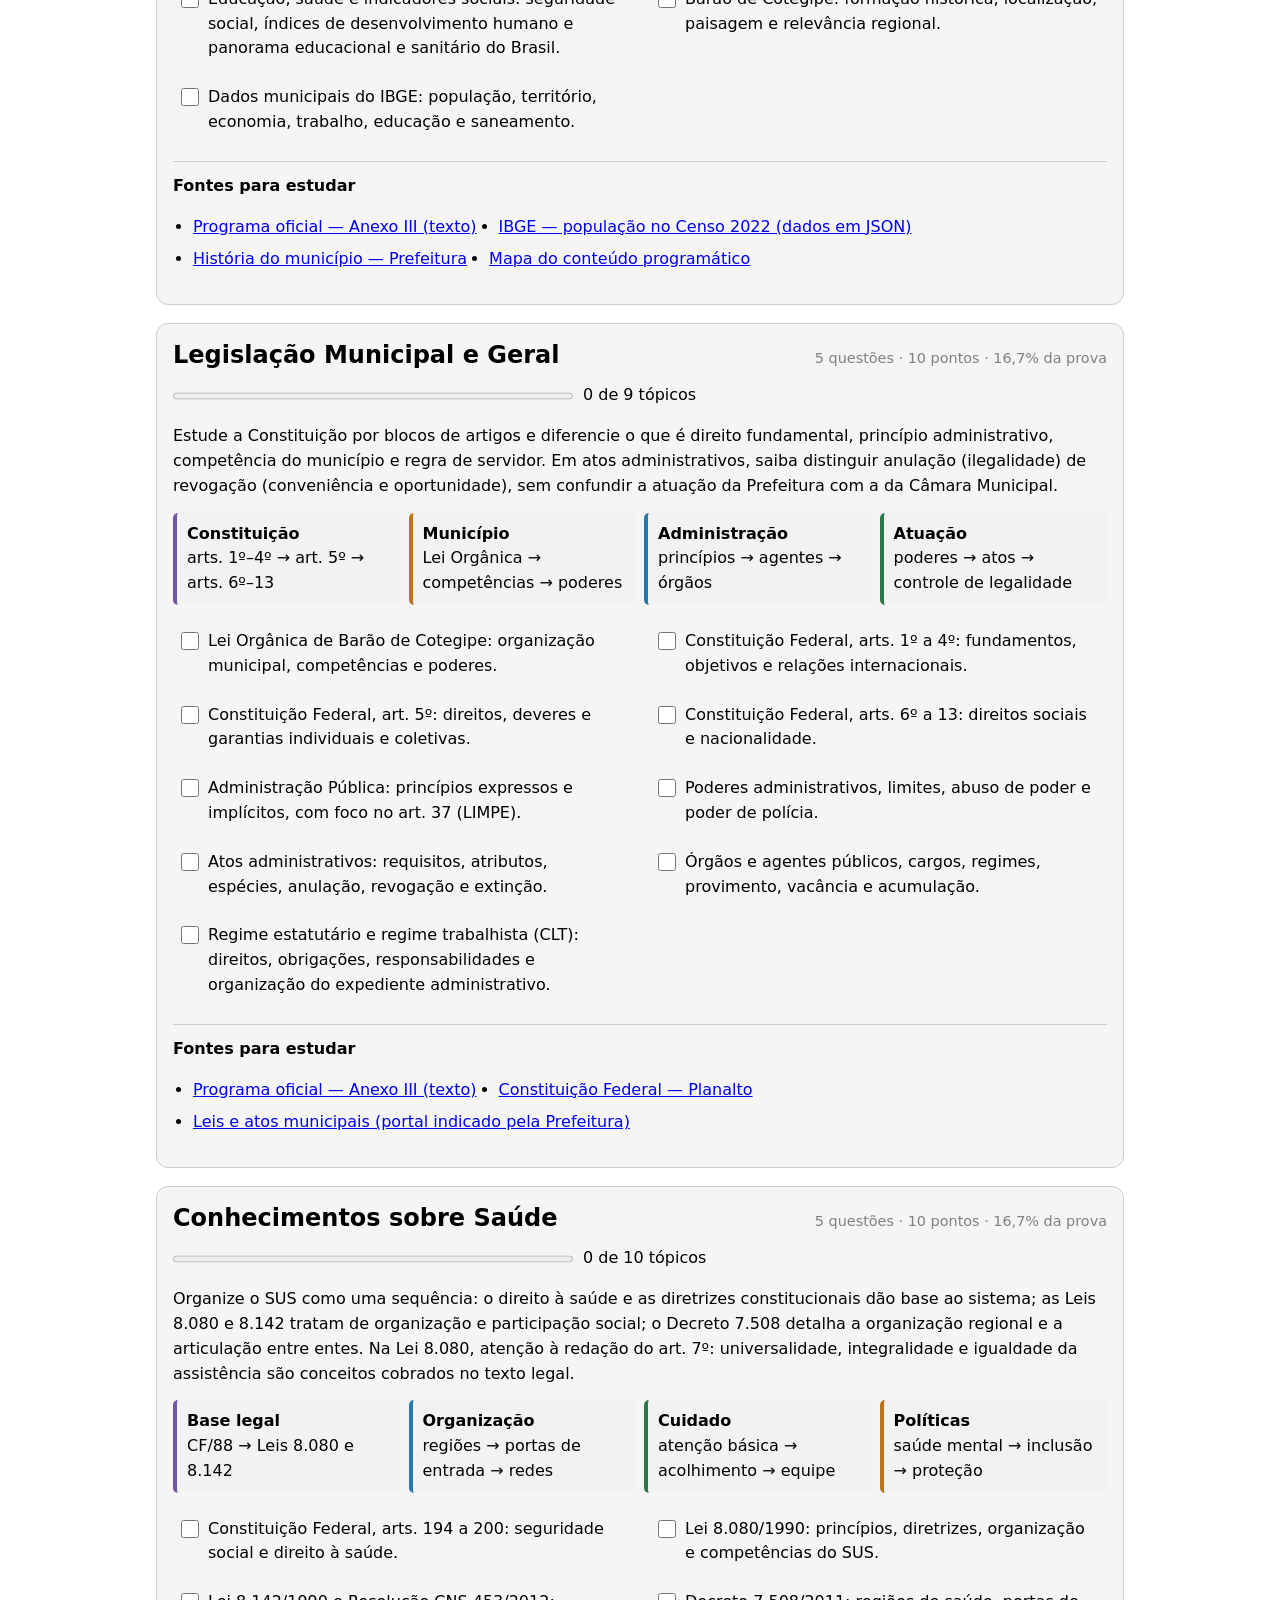
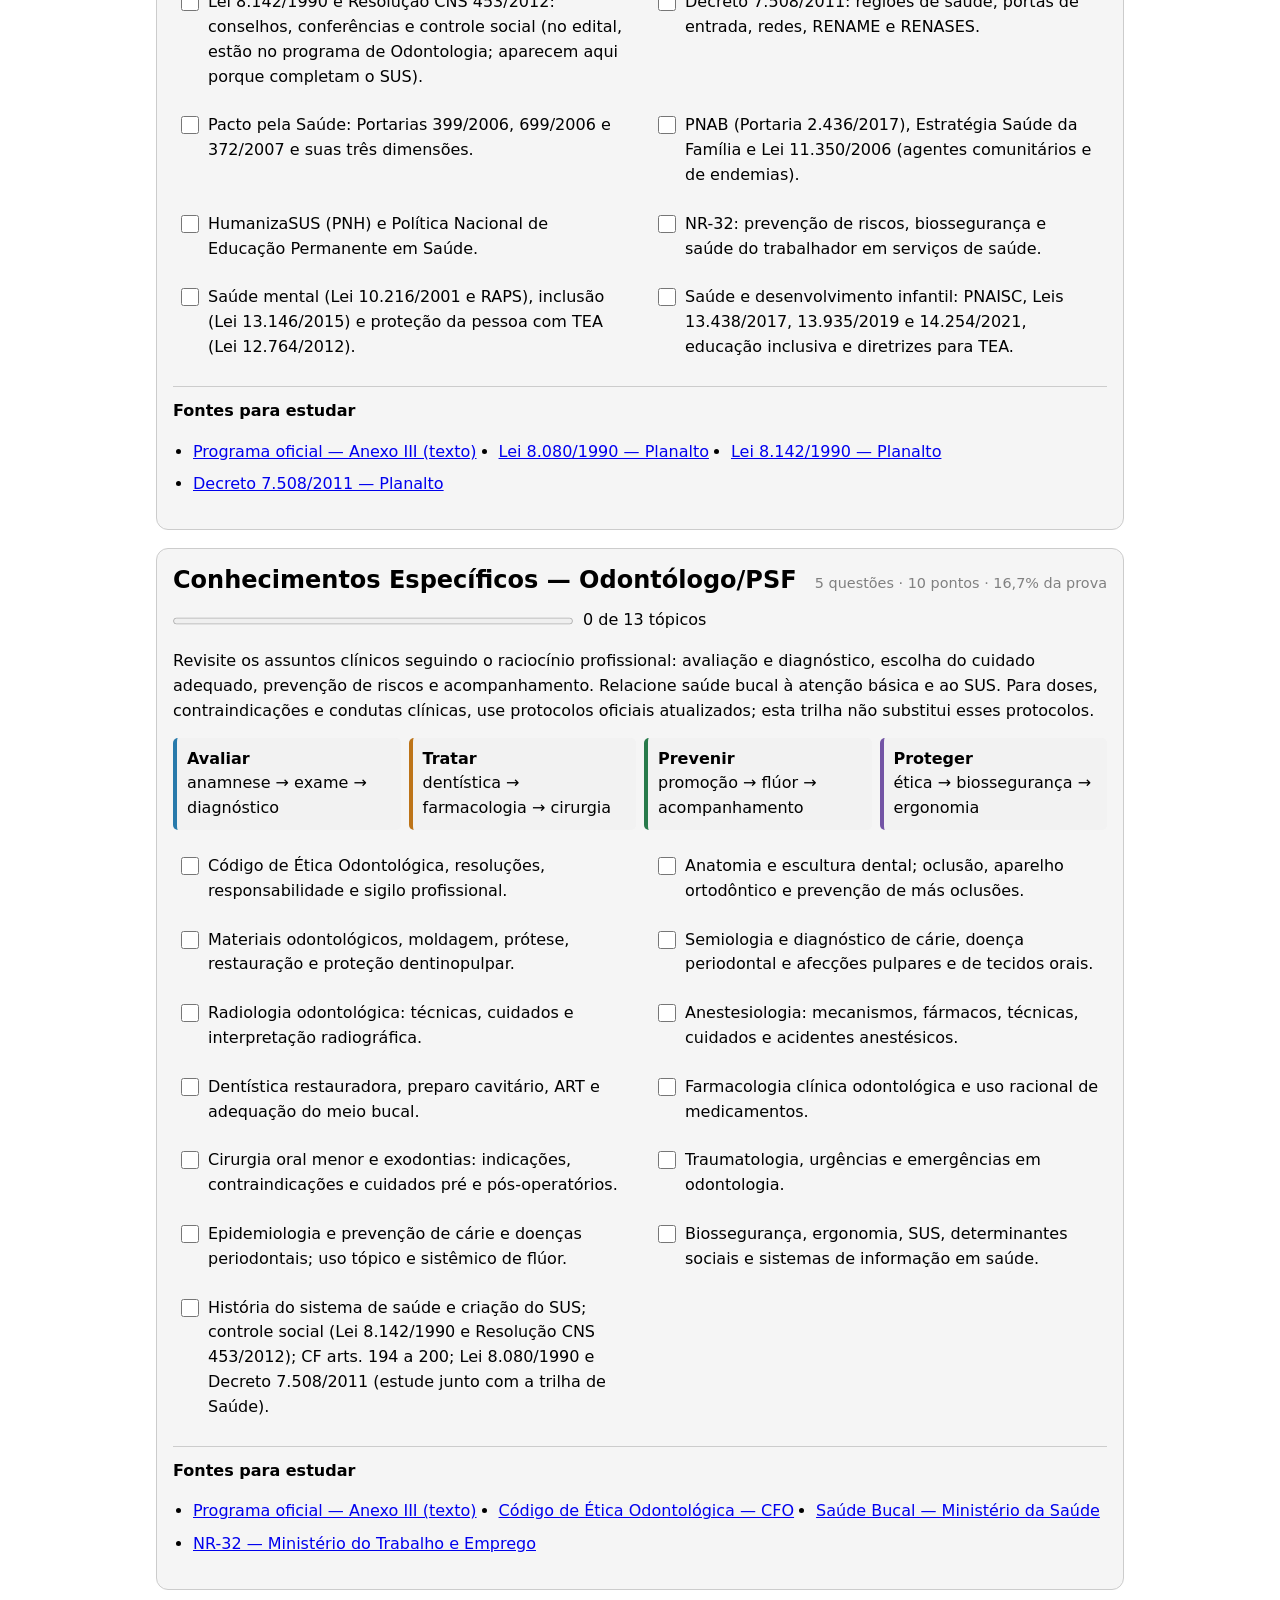
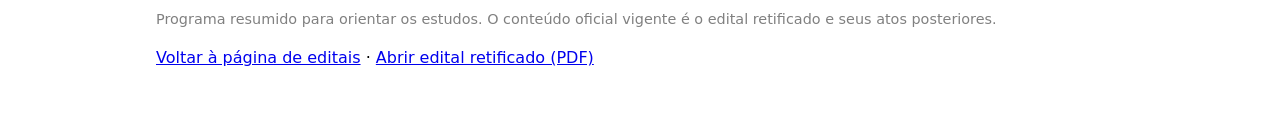
==== commit 68fbcf8b: "Completa trilhas com itens do Anexo III que faltavam Atualidades item 7, Legislacao item 10 e o bloc" ====
--- a/edital/disciplinas/index.html
+++ b/edital/disciplinas/index.html
@@ -159,7 +159,7 @@
         <h2>Atualidades e Realidade Municipal</h2>
         <span class="peso">5 questões · 10 pontos · 16,7% da prova</span>
       </div>
-      <div class="progresso-linha"><progress max="8" value="0" aria-label="Progresso em Atualidades e Realidade Municipal"></progress><span class="contagem">0 de 8 tópicos</span></div>
+      <div class="progresso-linha"><progress max="9" value="0" aria-label="Progresso em Atualidades e Realidade Municipal"></progress><span class="contagem">0 de 9 tópicos</span></div>
       <p class="explicacao">Separe os assuntos nacionais e globais dos dados locais. Para o município, memorize apenas informações conferidas em fontes oficiais: a lei de criação é de 1964 e a instalação ocorreu em 1965; o Censo 2022 registrou 7.144 habitantes. Não confunda as duas datas nem trate estimativas sem fonte como fatos.</p>
       <div class="mapa" aria-label="Mapa de estudo de Atualidades e Realidade Municipal">
         <div class="ramo conceito"><strong>Mundo</strong>geopolítica → economia → ciência</div>
@@ -174,6 +174,7 @@
         <li><label><input type="checkbox" data-topico="ambiente"><span>Meio ambiente: mudanças climáticas, segurança hídrica, preservação e biomas brasileiros.</span></label></li>
         <li><label><input type="checkbox" data-topico="cidadania"><span>Sociedade e cidadania: direitos humanos, desigualdades, demografia e diversidade cultural.</span></label></li>
         <li><label><input type="checkbox" data-topico="cultura"><span>Manifestações artísticas e identidades culturais no Brasil e no mundo.</span></label></li>
+        <li><label><input type="checkbox" data-topico="indicadores-sociais"><span>Educação, saúde e indicadores sociais: seguridade social, índices de desenvolvimento humano e panorama educacional e sanitário do Brasil.</span></label></li>
         <li><label><input type="checkbox" data-topico="municipio"><span>Barão de Cotegipe: formação histórica, localização, paisagem e relevância regional.</span></label></li>
         <li><label><input type="checkbox" data-topico="ibge"><span>Dados municipais do IBGE: população, território, economia, trabalho, educação e saneamento.</span></label></li>
       </ul>
@@ -193,7 +194,7 @@
         <h2>Legislação Municipal e Geral</h2>
         <span class="peso">5 questões · 10 pontos · 16,7% da prova</span>
       </div>
-      <div class="progresso-linha"><progress max="8" value="0" aria-label="Progresso em Legislação Municipal e Geral"></progress><span class="contagem">0 de 8 tópicos</span></div>
+      <div class="progresso-linha"><progress max="9" value="0" aria-label="Progresso em Legislação Municipal e Geral"></progress><span class="contagem">0 de 9 tópicos</span></div>
       <p class="explicacao">Estude a Constituição por blocos de artigos e diferencie o que é direito fundamental, princípio administrativo, competência do município e regra de servidor. Em atos administrativos, saiba distinguir anulação (ilegalidade) de revogação (conveniência e oportunidade), sem confundir a atuação da Prefeitura com a da Câmara Municipal.</p>
       <div class="mapa" aria-label="Mapa de estudo de Legislação">
         <div class="ramo numero"><strong>Constituição</strong>arts. 1º–4º → art. 5º → arts. 6º–13</div>
@@ -210,6 +211,7 @@
         <li><label><input type="checkbox" data-topico="poderes"><span>Poderes administrativos, limites, abuso de poder e poder de polícia.</span></label></li>
         <li><label><input type="checkbox" data-topico="atos"><span>Atos administrativos: requisitos, atributos, espécies, anulação, revogação e extinção.</span></label></li>
         <li><label><input type="checkbox" data-topico="agentes"><span>Órgãos e agentes públicos, cargos, regimes, provimento, vacância e acumulação.</span></label></li>
+        <li><label><input type="checkbox" data-topico="regimes"><span>Regime estatutário e regime trabalhista (CLT): direitos, obrigações, responsabilidades e organização do expediente administrativo.</span></label></li>
       </ul>
       <div class="fontes">
         <strong>Fontes para estudar</strong>
@@ -237,7 +239,7 @@
       <ul class="topicos">
         <li><label><input type="checkbox" data-topico="sus-constituicao"><span>Constituição Federal, arts. 194 a 200: seguridade social e direito à saúde.</span></label></li>
         <li><label><input type="checkbox" data-topico="lei-8080"><span>Lei 8.080/1990: princípios, diretrizes, organização e competências do SUS.</span></label></li>
-        <li><label><input type="checkbox" data-topico="lei-8142"><span>Lei 8.142/1990 e Resolução CNS 453/2012: conselhos, conferências e controle social.</span></label></li>
+        <li><label><input type="checkbox" data-topico="lei-8142"><span>Lei 8.142/1990 e Resolução CNS 453/2012: conselhos, conferências e controle social (no edital, estão no programa de Odontologia; aparecem aqui porque completam o SUS).</span></label></li>
         <li><label><input type="checkbox" data-topico="decreto"><span>Decreto 7.508/2011: regiões de saúde, portas de entrada, redes, RENAME e RENASES.</span></label></li>
         <li><label><input type="checkbox" data-topico="pacto"><span>Pacto pela Saúde: Portarias 399/2006, 699/2006 e 372/2007 e suas três dimensões.</span></label></li>
         <li><label><input type="checkbox" data-topico="atencao-basica"><span>PNAB (Portaria 2.436/2017), Estratégia Saúde da Família e Lei 11.350/2006 (agentes comunitários e de endemias).</span></label></li>
@@ -262,7 +264,7 @@
         <h2>Conhecimentos Específicos — Odontólogo/PSF</h2>
         <span class="peso">5 questões · 10 pontos · 16,7% da prova</span>
       </div>
-      <div class="progresso-linha"><progress max="12" value="0" aria-label="Progresso em Conhecimentos Específicos de Odontologia"></progress><span class="contagem">0 de 12 tópicos</span></div>
+      <div class="progresso-linha"><progress max="13" value="0" aria-label="Progresso em Conhecimentos Específicos de Odontologia"></progress><span class="contagem">0 de 13 tópicos</span></div>
       <p class="explicacao">Revisite os assuntos clínicos seguindo o raciocínio profissional: avaliação e diagnóstico, escolha do cuidado adequado, prevenção de riscos e acompanhamento. Relacione saúde bucal à atenção básica e ao SUS. Para doses, contraindicações e condutas clínicas, use protocolos oficiais atualizados; esta trilha não substitui esses protocolos.</p>
       <div class="mapa" aria-label="Mapa de estudo de Odontologia">
         <div class="ramo conceito"><strong>Avaliar</strong>anamnese → exame → diagnóstico</div>
@@ -283,6 +285,7 @@
         <li><label><input type="checkbox" data-topico="urgencias"><span>Traumatologia, urgências e emergências em odontologia.</span></label></li>
         <li><label><input type="checkbox" data-topico="prevencao"><span>Epidemiologia e prevenção de cárie e doenças periodontais; uso tópico e sistêmico de flúor.</span></label></li>
         <li><label><input type="checkbox" data-topico="biosseguranca"><span>Biossegurança, ergonomia, SUS, determinantes sociais e sistemas de informação em saúde.</span></label></li>
+        <li><label><input type="checkbox" data-topico="sus-historia"><span>História do sistema de saúde e criação do SUS; controle social (Lei 8.142/1990 e Resolução CNS 453/2012); CF arts. 194 a 200; Lei 8.080/1990 e Decreto 7.508/2011 (estude junto com a trilha de Saúde).</span></label></li>
       </ul>
       <div class="fontes">
         <strong>Fontes para estudar</strong>
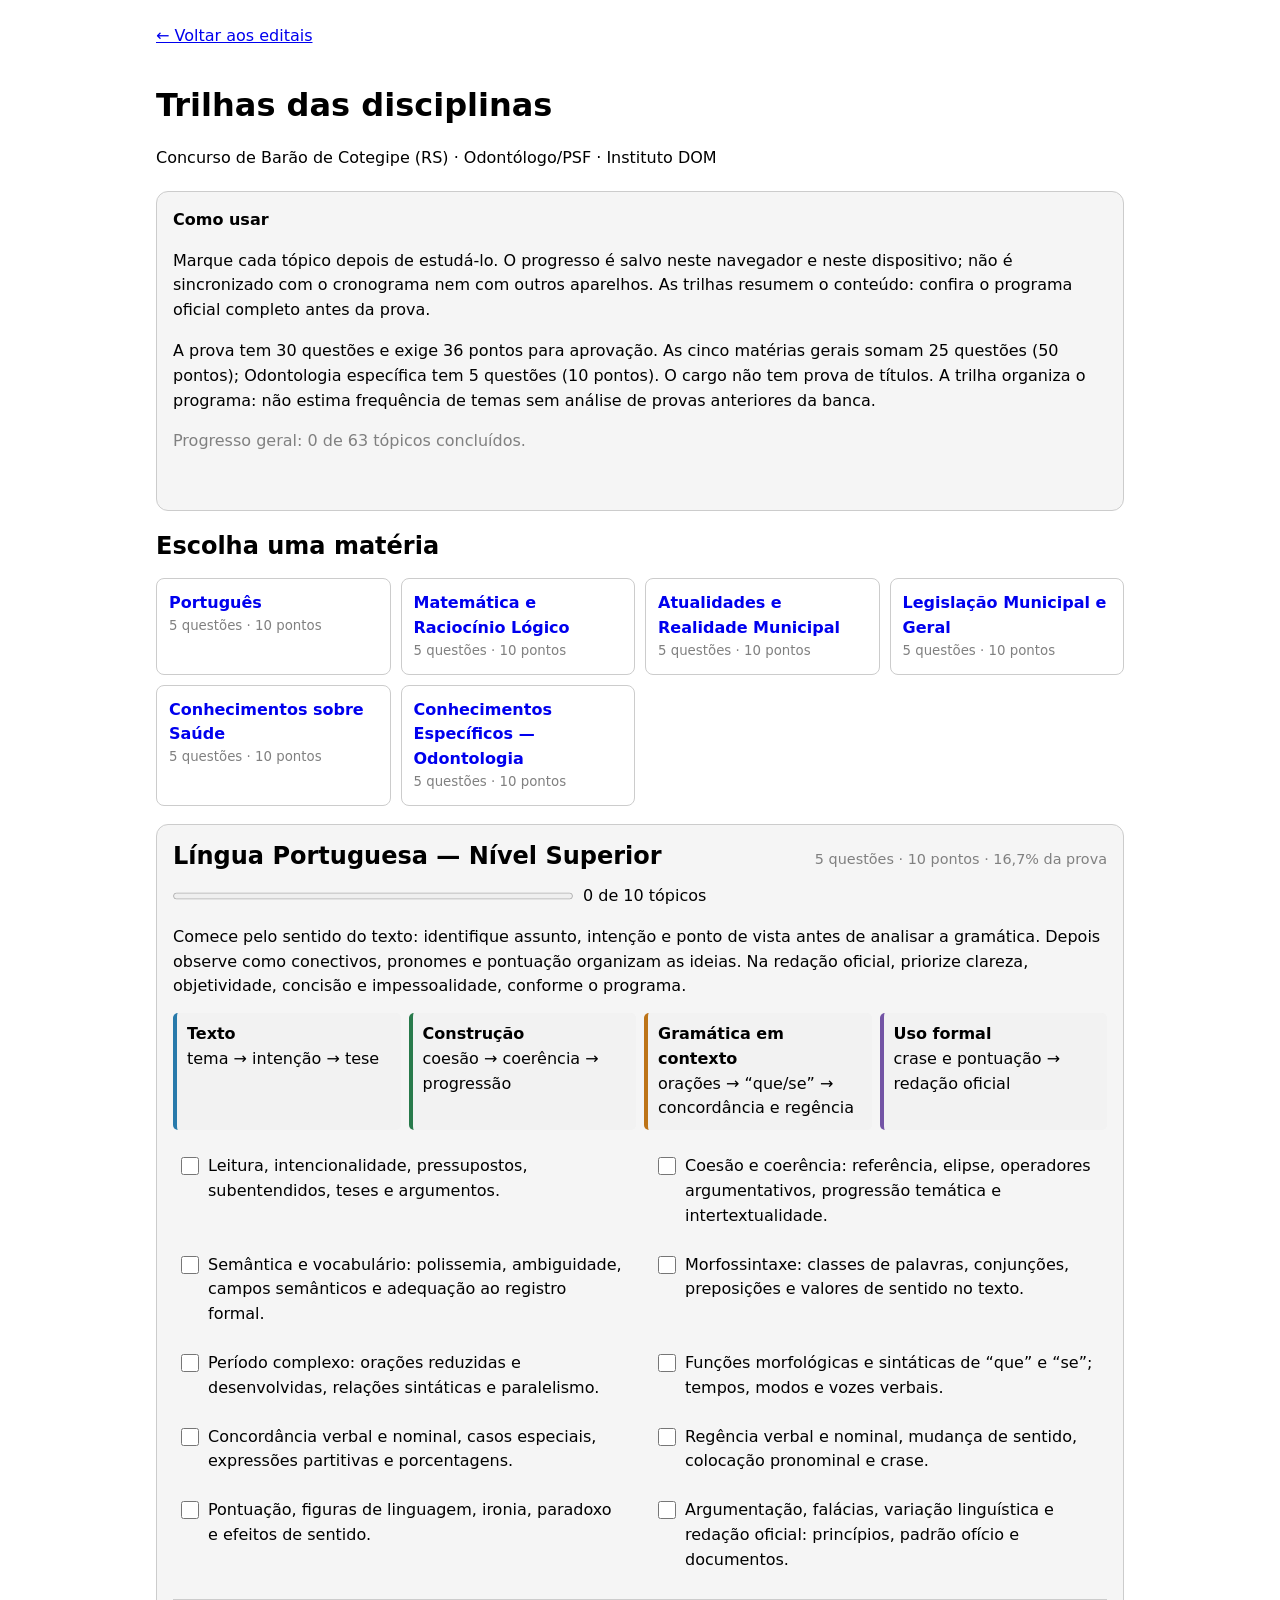
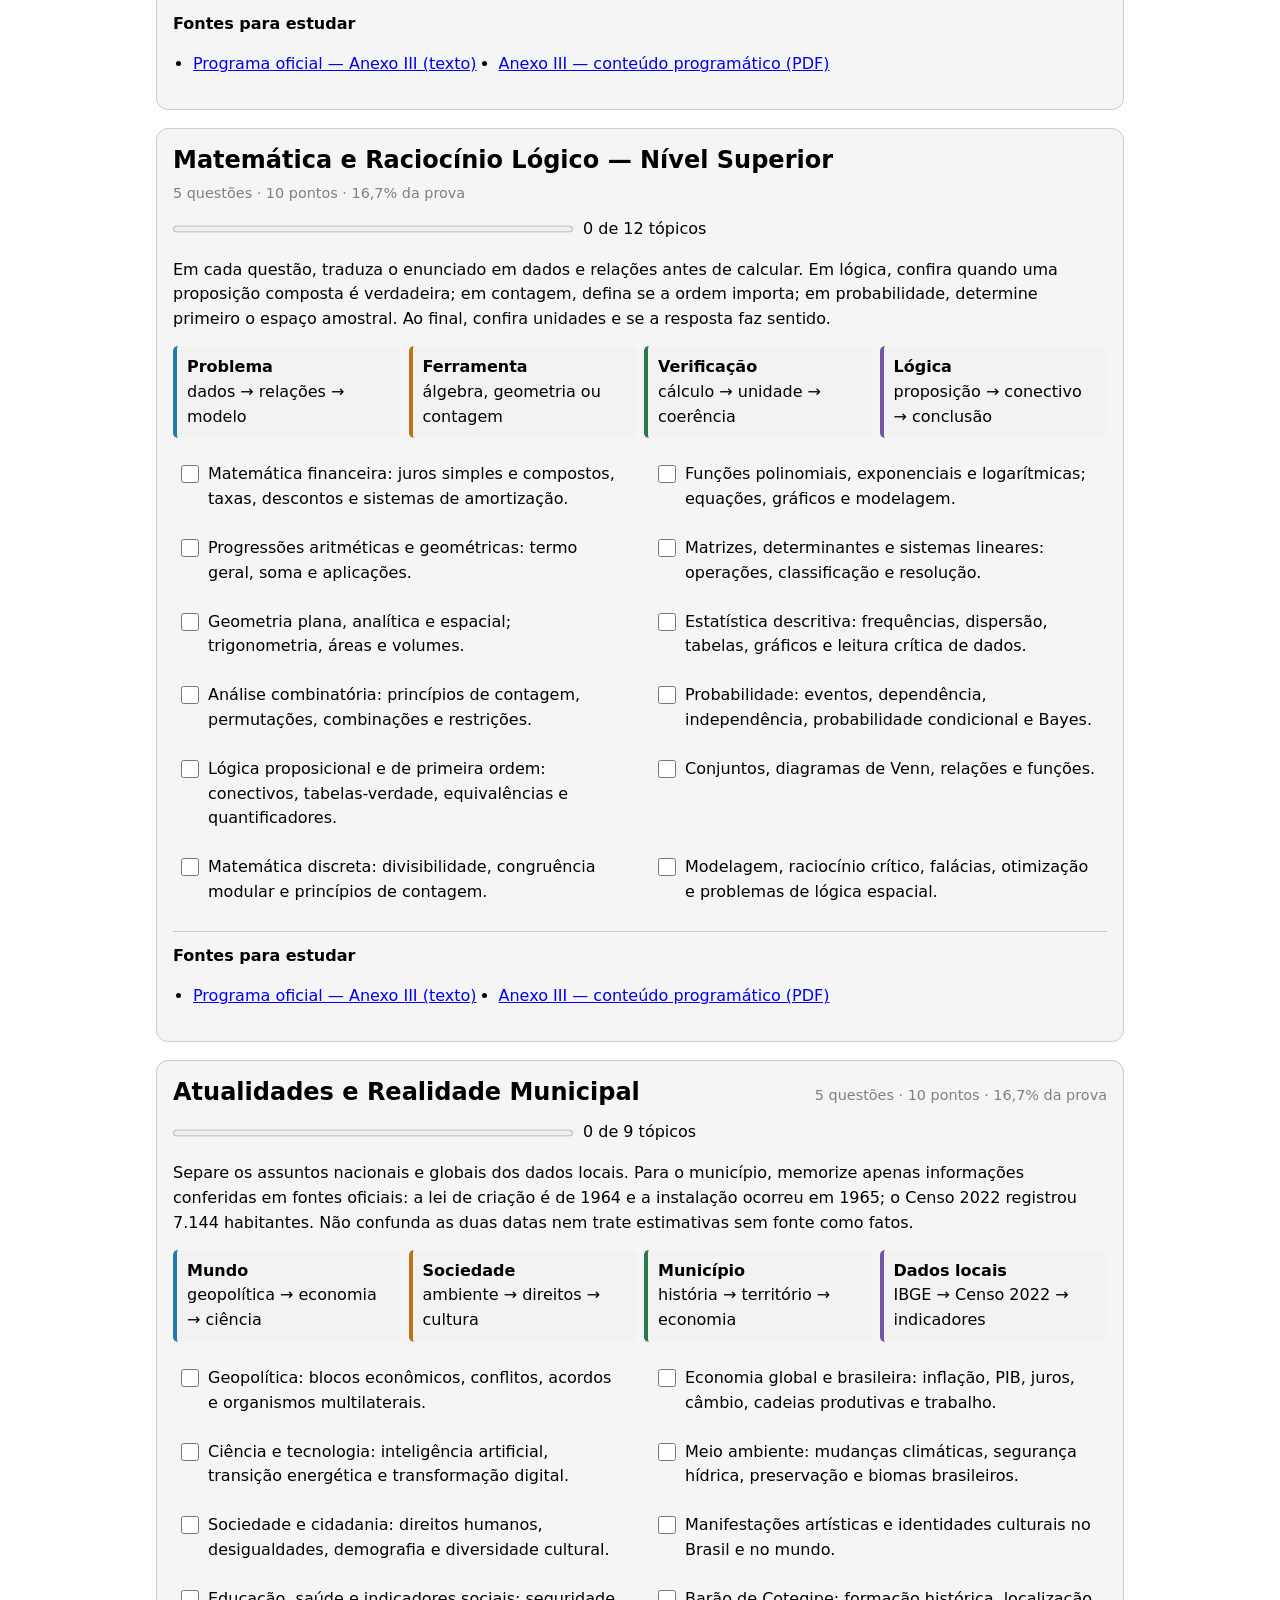
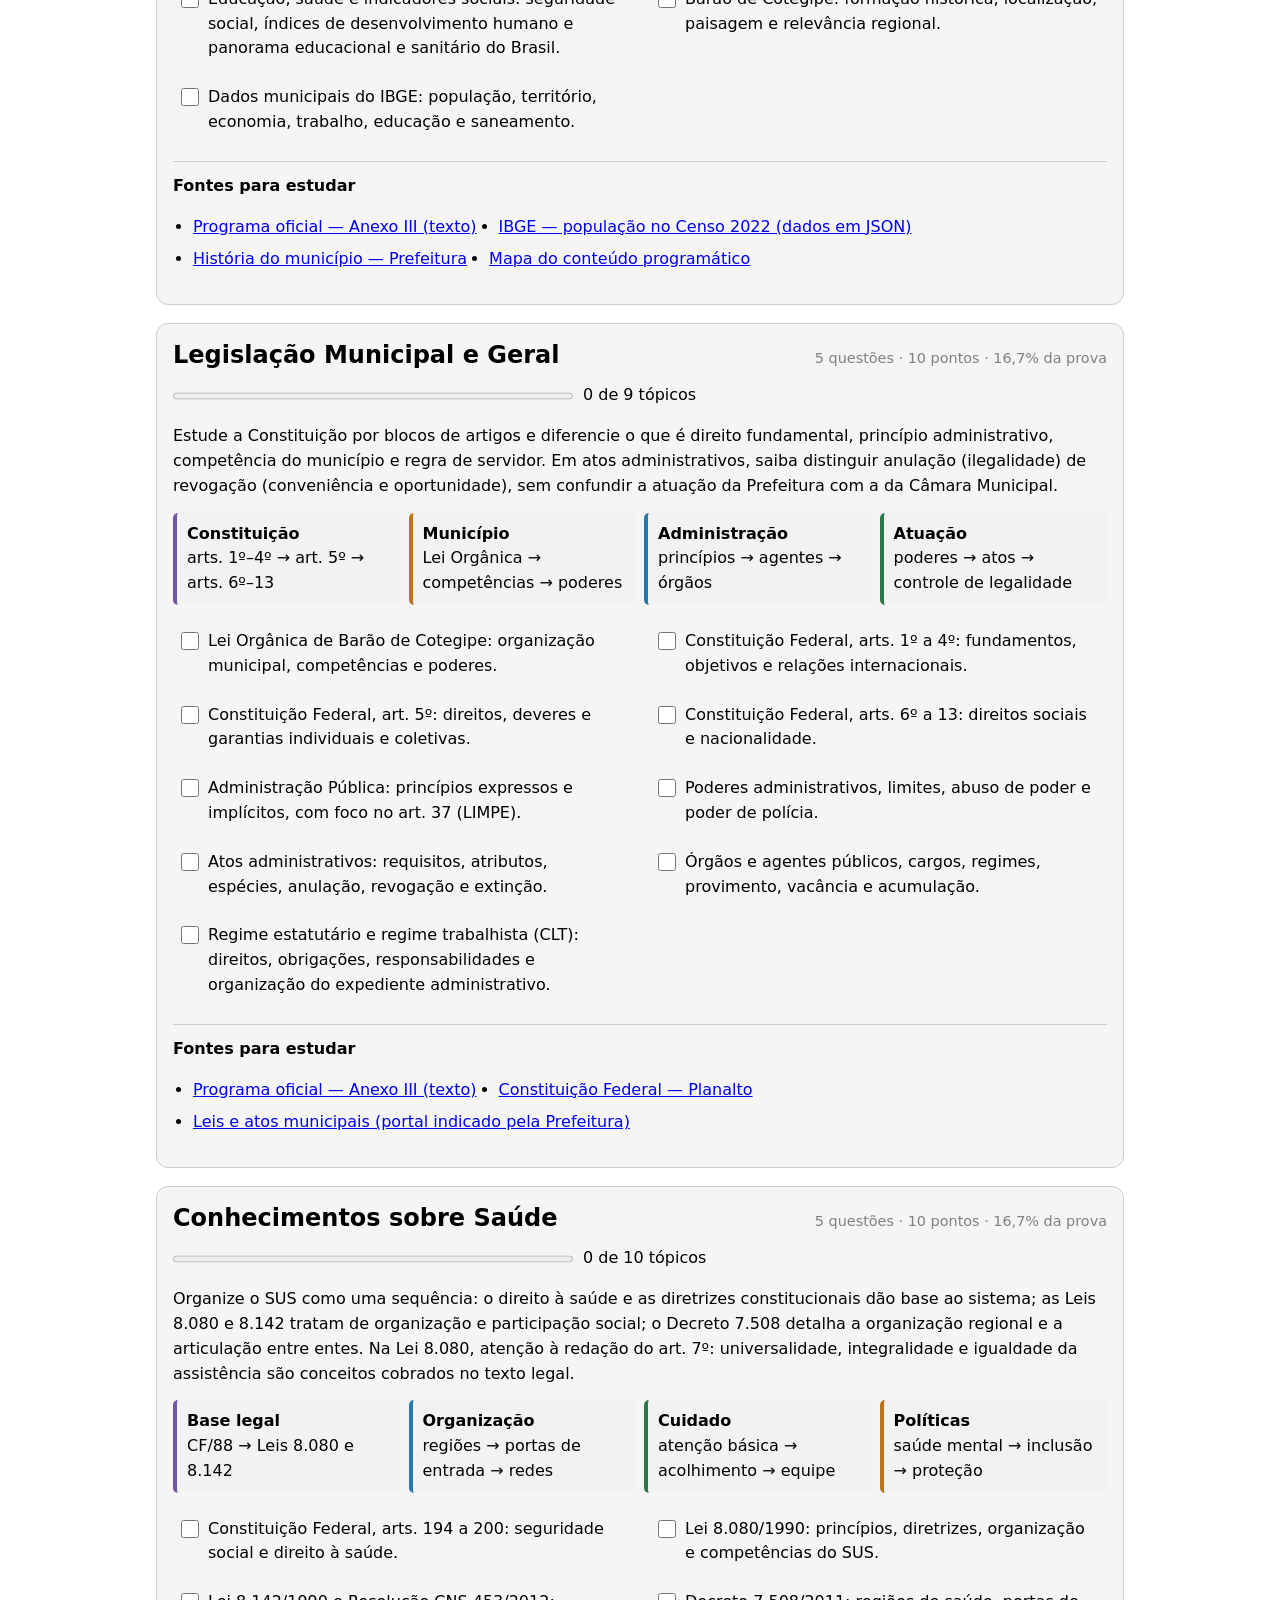
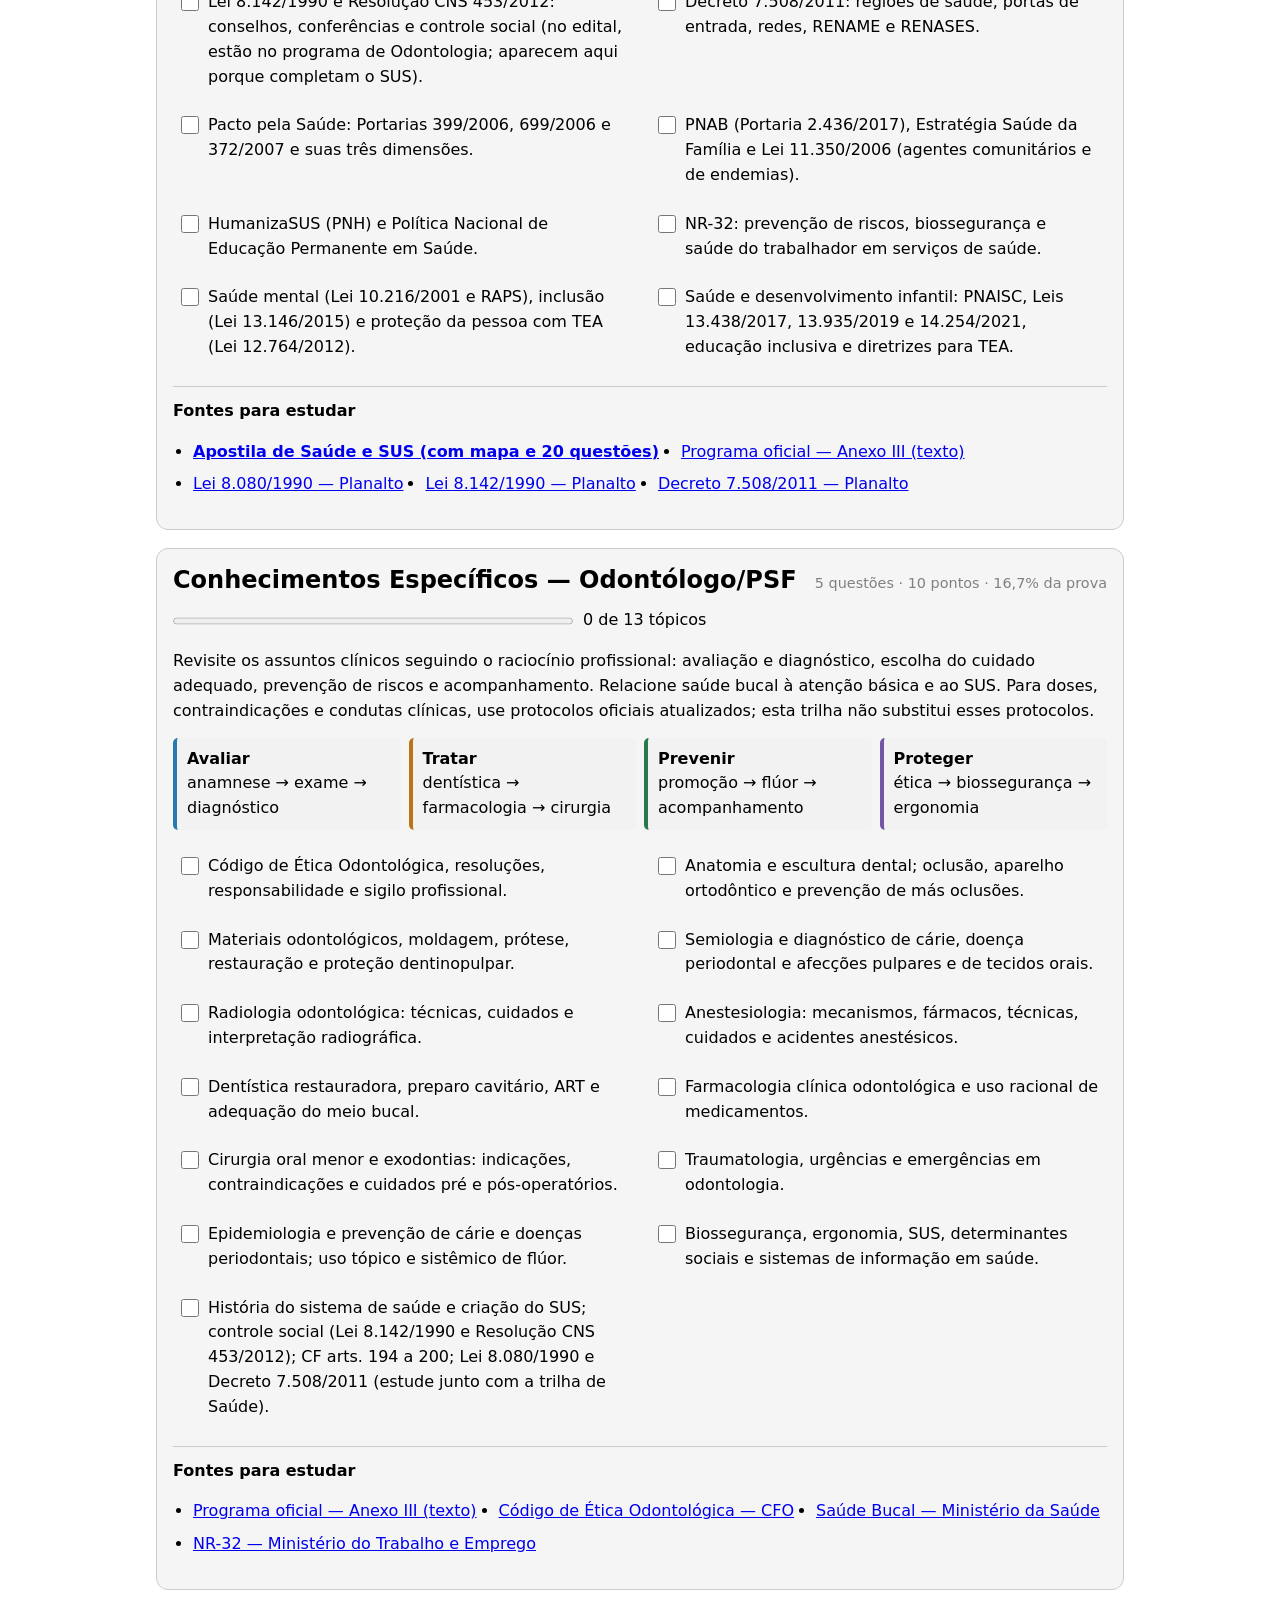
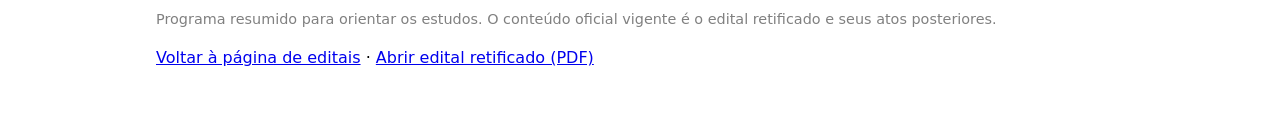
==== commit d5a83e2e: "Apostila de Saude e SUS com mapa e 20 questoes Normas conferidas no texto oficial (Planalto e copias" ====
--- a/edital/disciplinas/index.html
+++ b/edital/disciplinas/index.html
@@ -251,6 +251,7 @@
       <div class="fontes">
         <strong>Fontes para estudar</strong>
         <ul>
+          <li><a href="../apostilas/saude-sus.html"><strong>Apostila de Saúde e SUS (com mapa e 20 questões)</strong></a></li>
           <li><a href="../texto/12-anexo-III-conteudo-programatico.txt">Programa oficial — Anexo III (texto)</a></li>
           <li><a href="https://www.planalto.gov.br/ccivil_03/leis/l8080.htm" target="_blank" rel="noopener">Lei 8.080/1990 — Planalto</a></li>
           <li><a href="https://www.planalto.gov.br/ccivil_03/leis/l8142.htm" target="_blank" rel="noopener">Lei 8.142/1990 — Planalto</a></li>
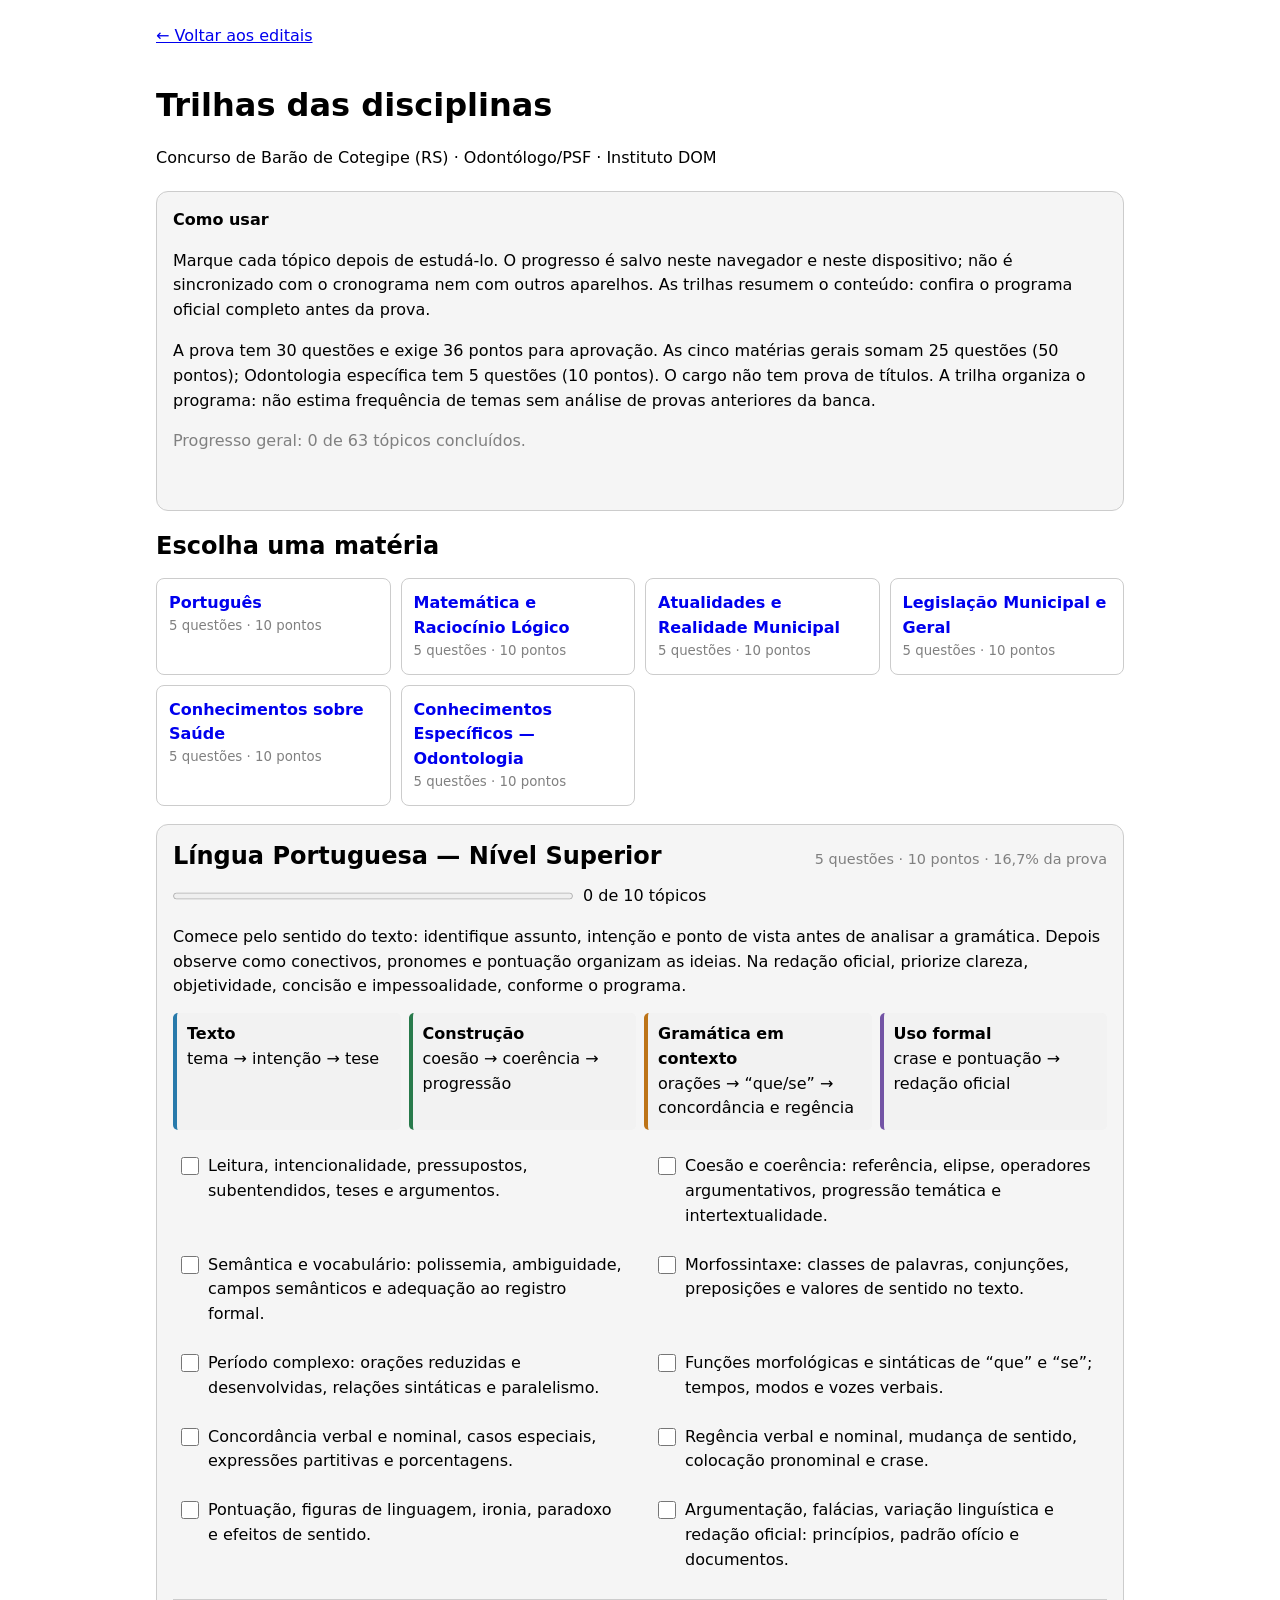
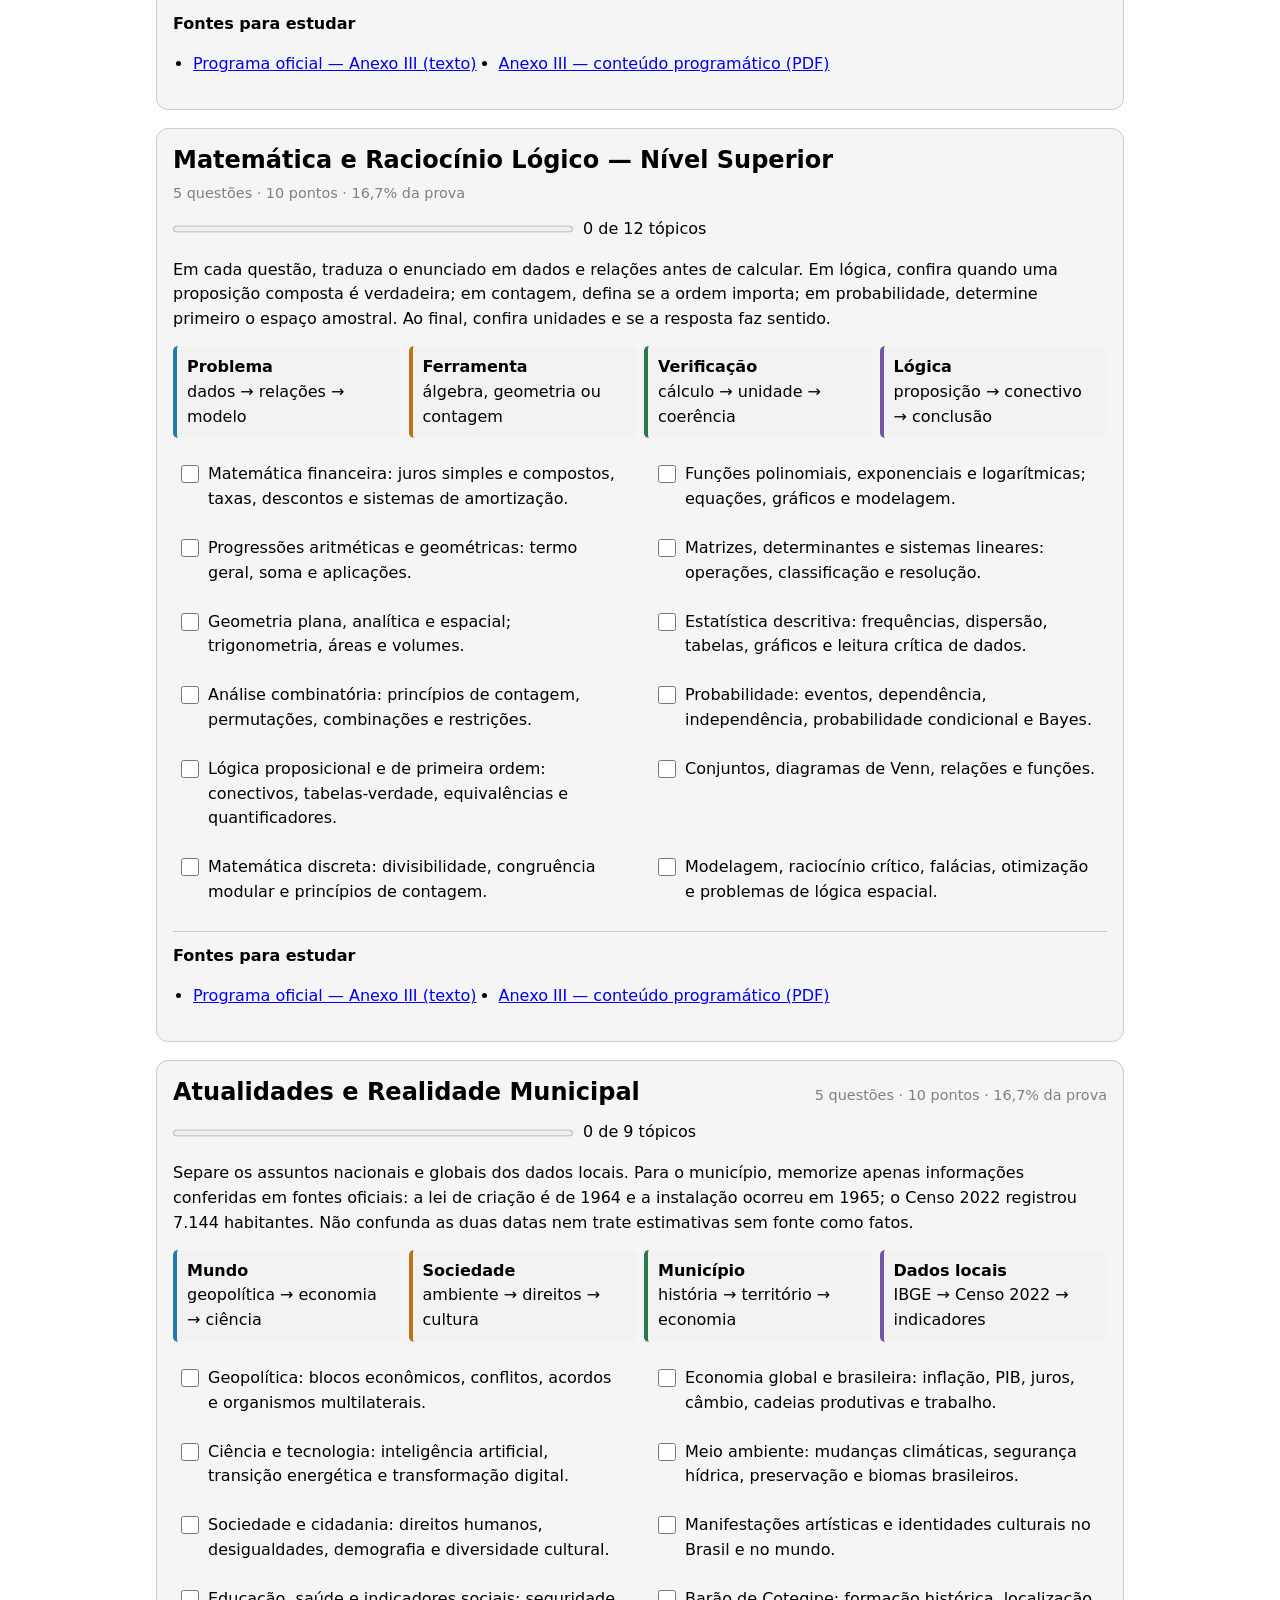
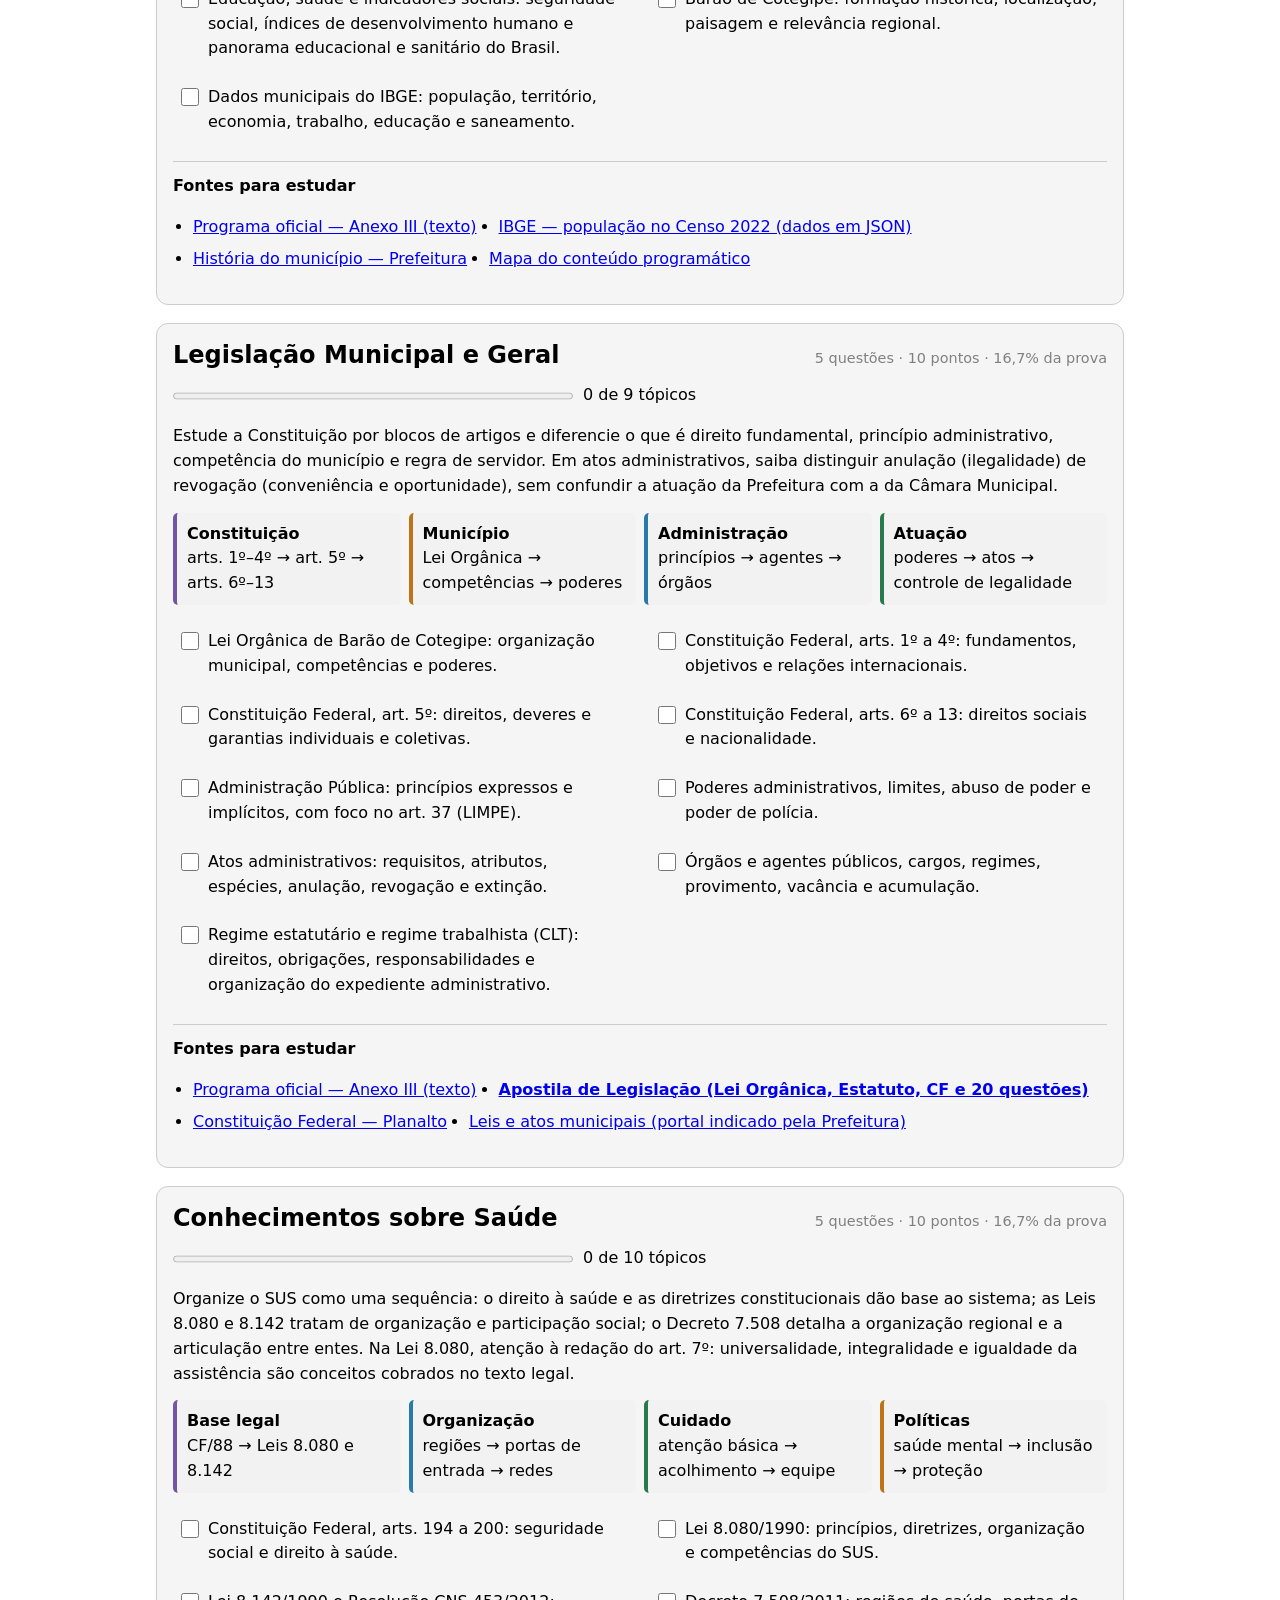
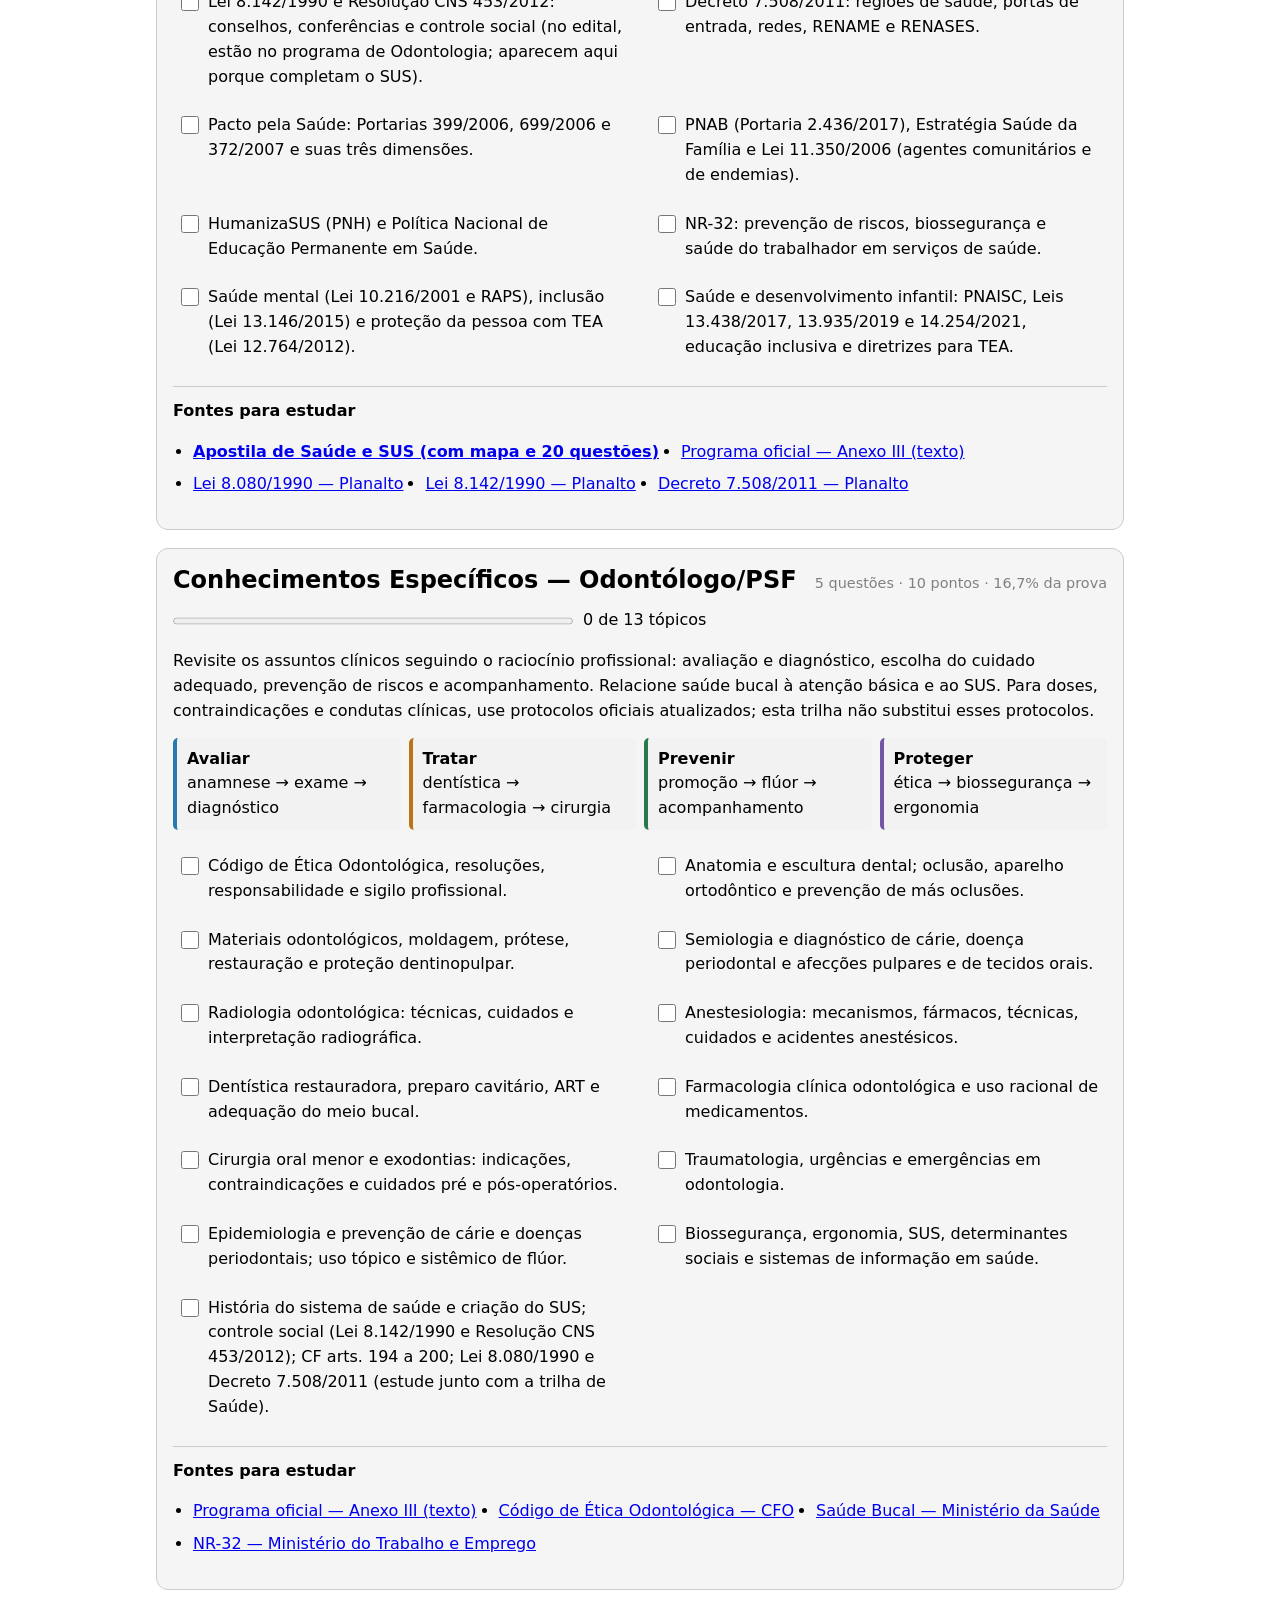
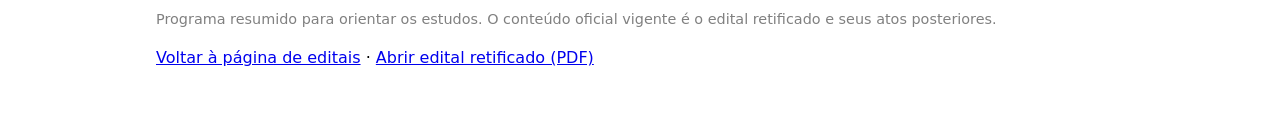
==== commit 18c8500b: "Apostila de Legislacao Municipal e Geral Lei Organica (2020, com a Emenda 001/2026) e Regime Juridic" ====
--- a/edital/disciplinas/index.html
+++ b/edital/disciplinas/index.html
@@ -217,6 +217,7 @@
         <strong>Fontes para estudar</strong>
         <ul>
           <li><a href="../texto/12-anexo-III-conteudo-programatico.txt">Programa oficial — Anexo III (texto)</a></li>
+          <li><a href="../apostilas/legislacao.html"><strong>Apostila de Legislação (Lei Orgânica, Estatuto, CF e 20 questões)</strong></a></li>
           <li><a href="https://www.planalto.gov.br/ccivil_03/constituicao/constituicao.htm" target="_blank" rel="noopener">Constituição Federal — Planalto</a></li>
           <li><a href="https://cespro.com.br/pesquisaLegislacao.php?cdMunicipio=7259&amp;cdTipo=0" target="_blank" rel="noopener">Leis e atos municipais (portal indicado pela Prefeitura)</a></li>
         </ul>
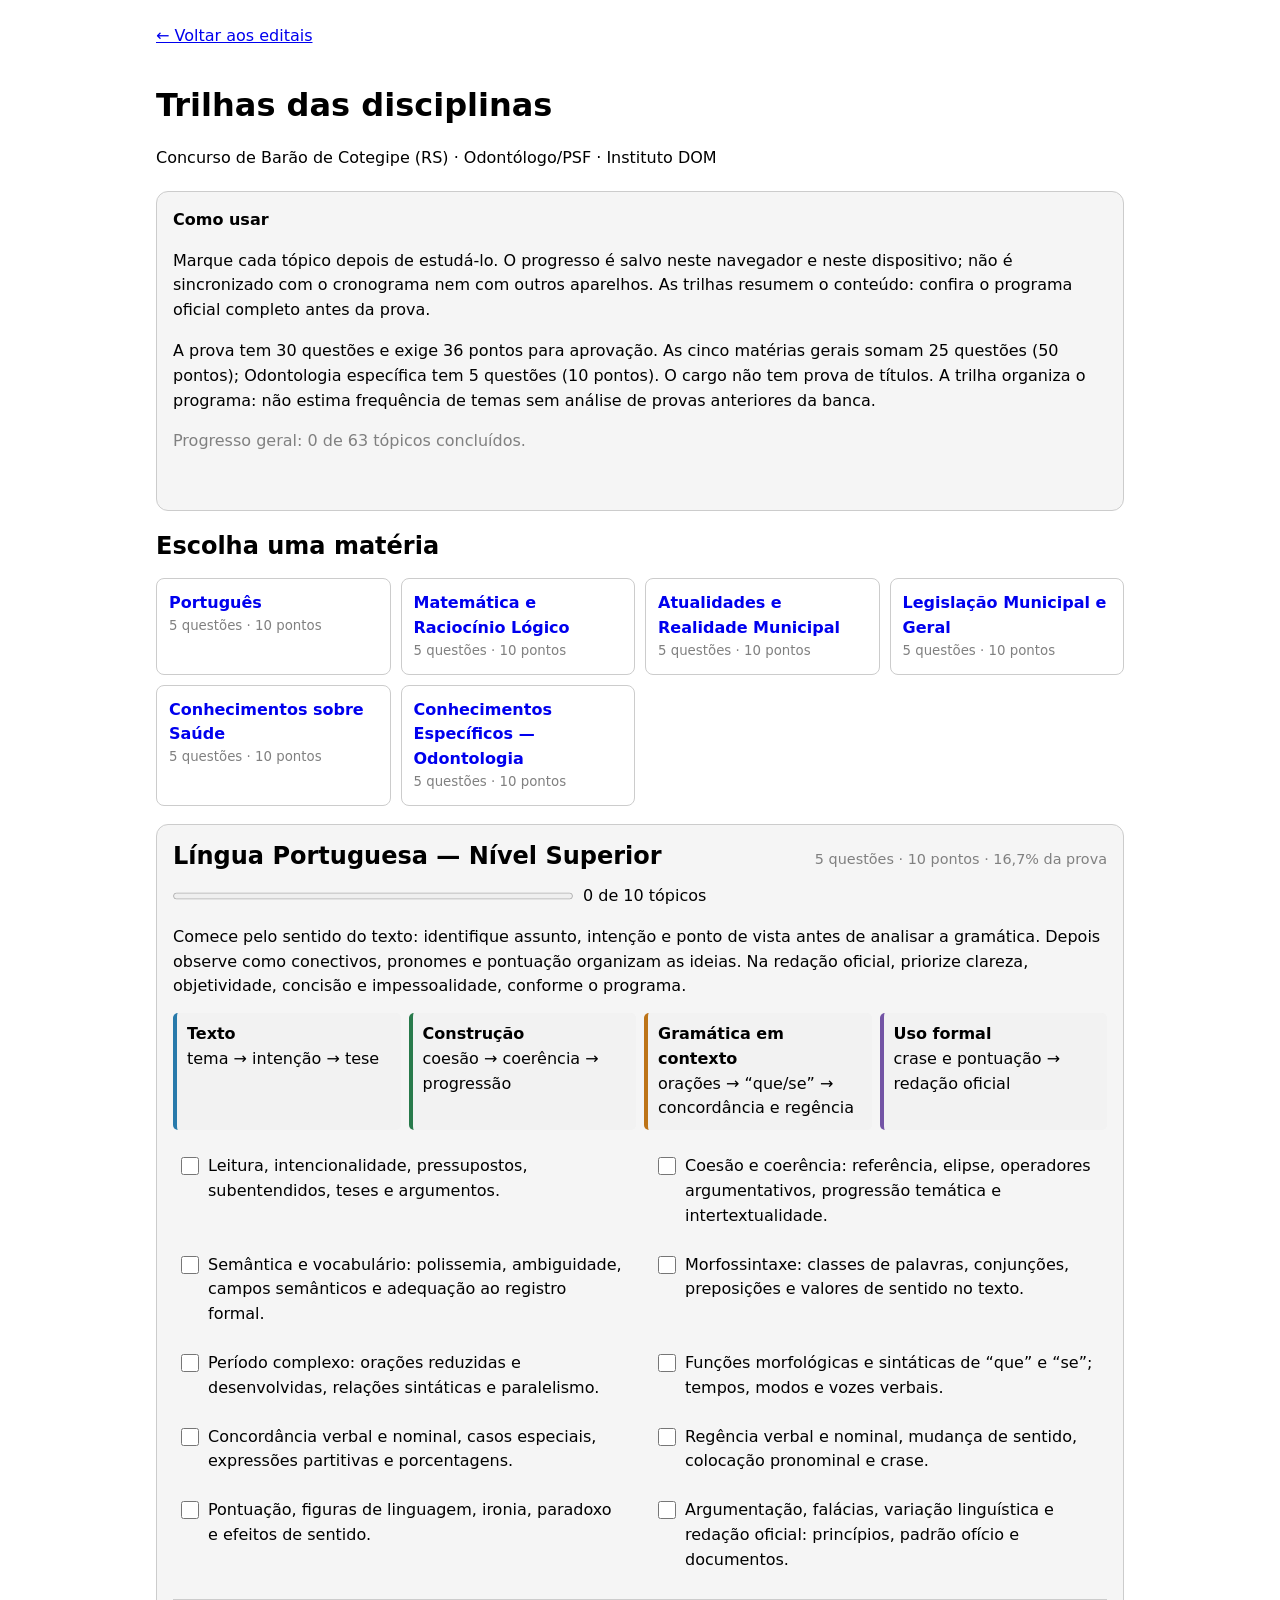
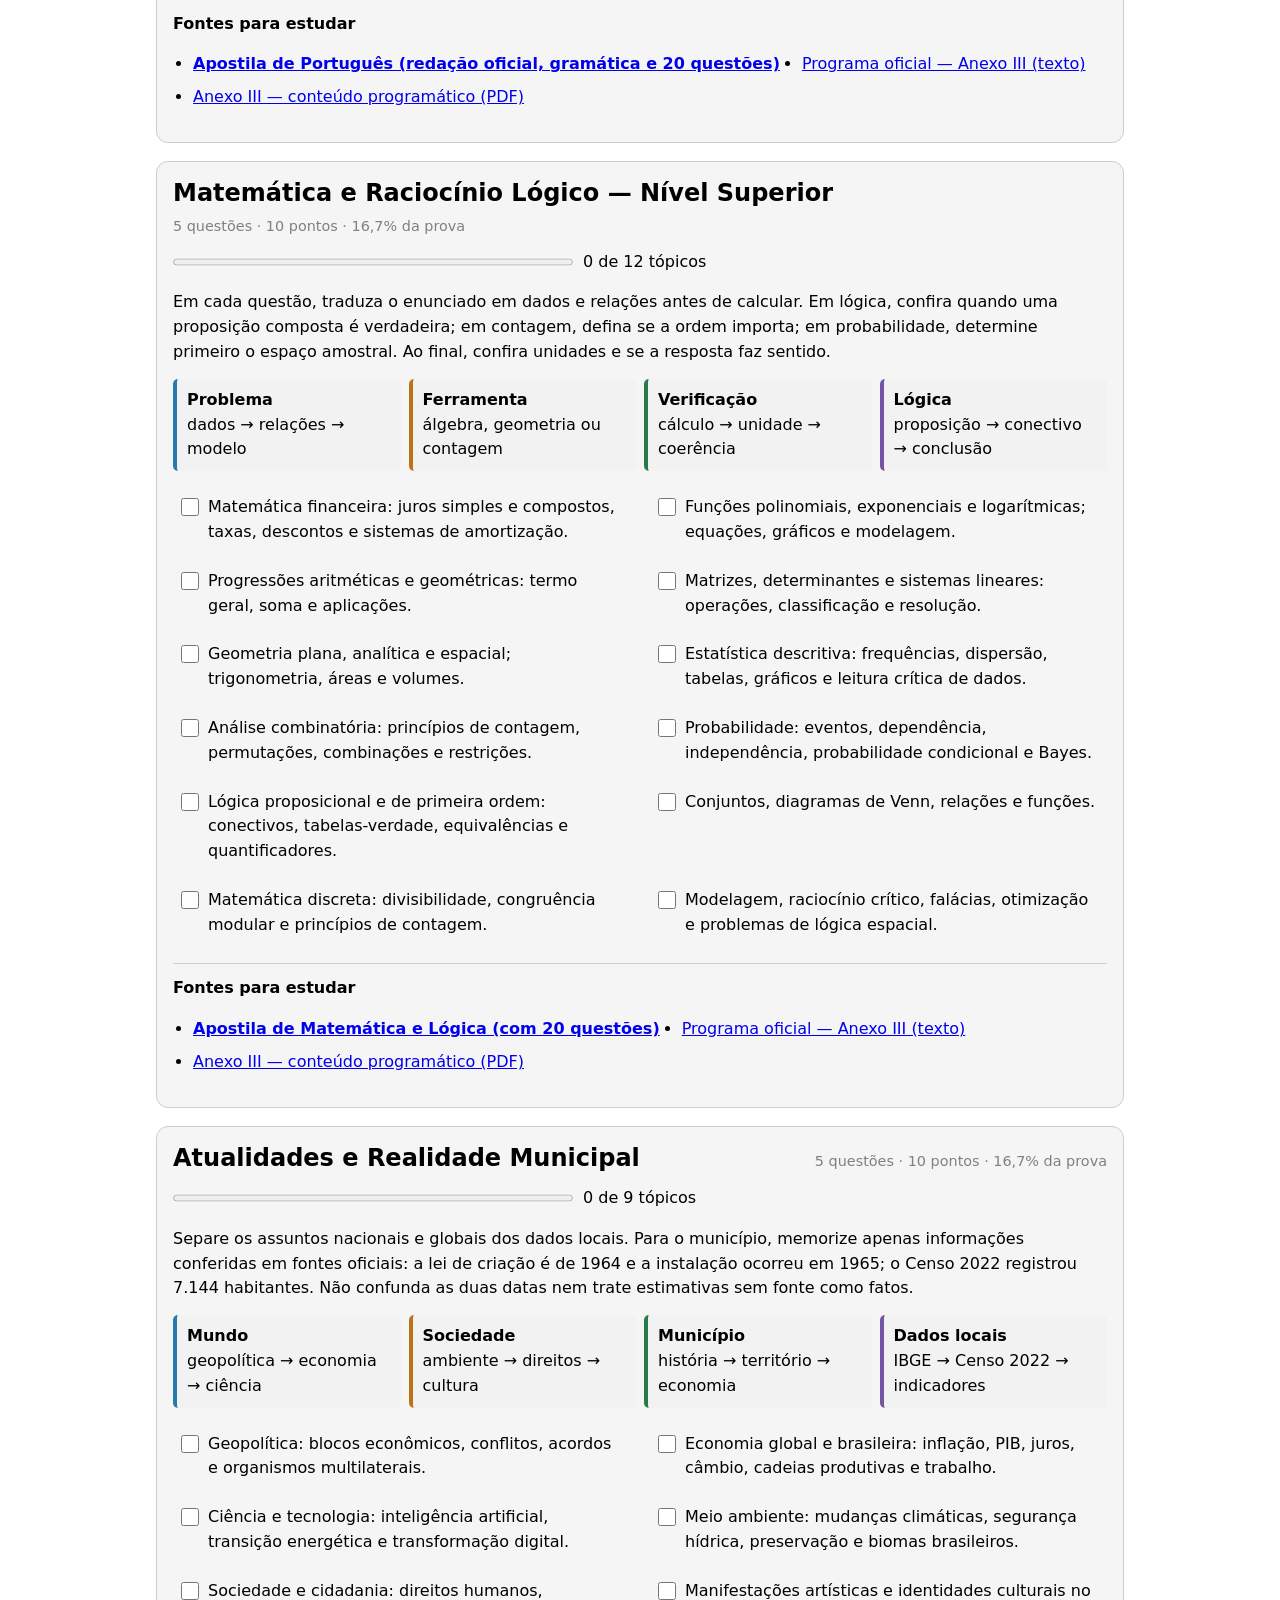
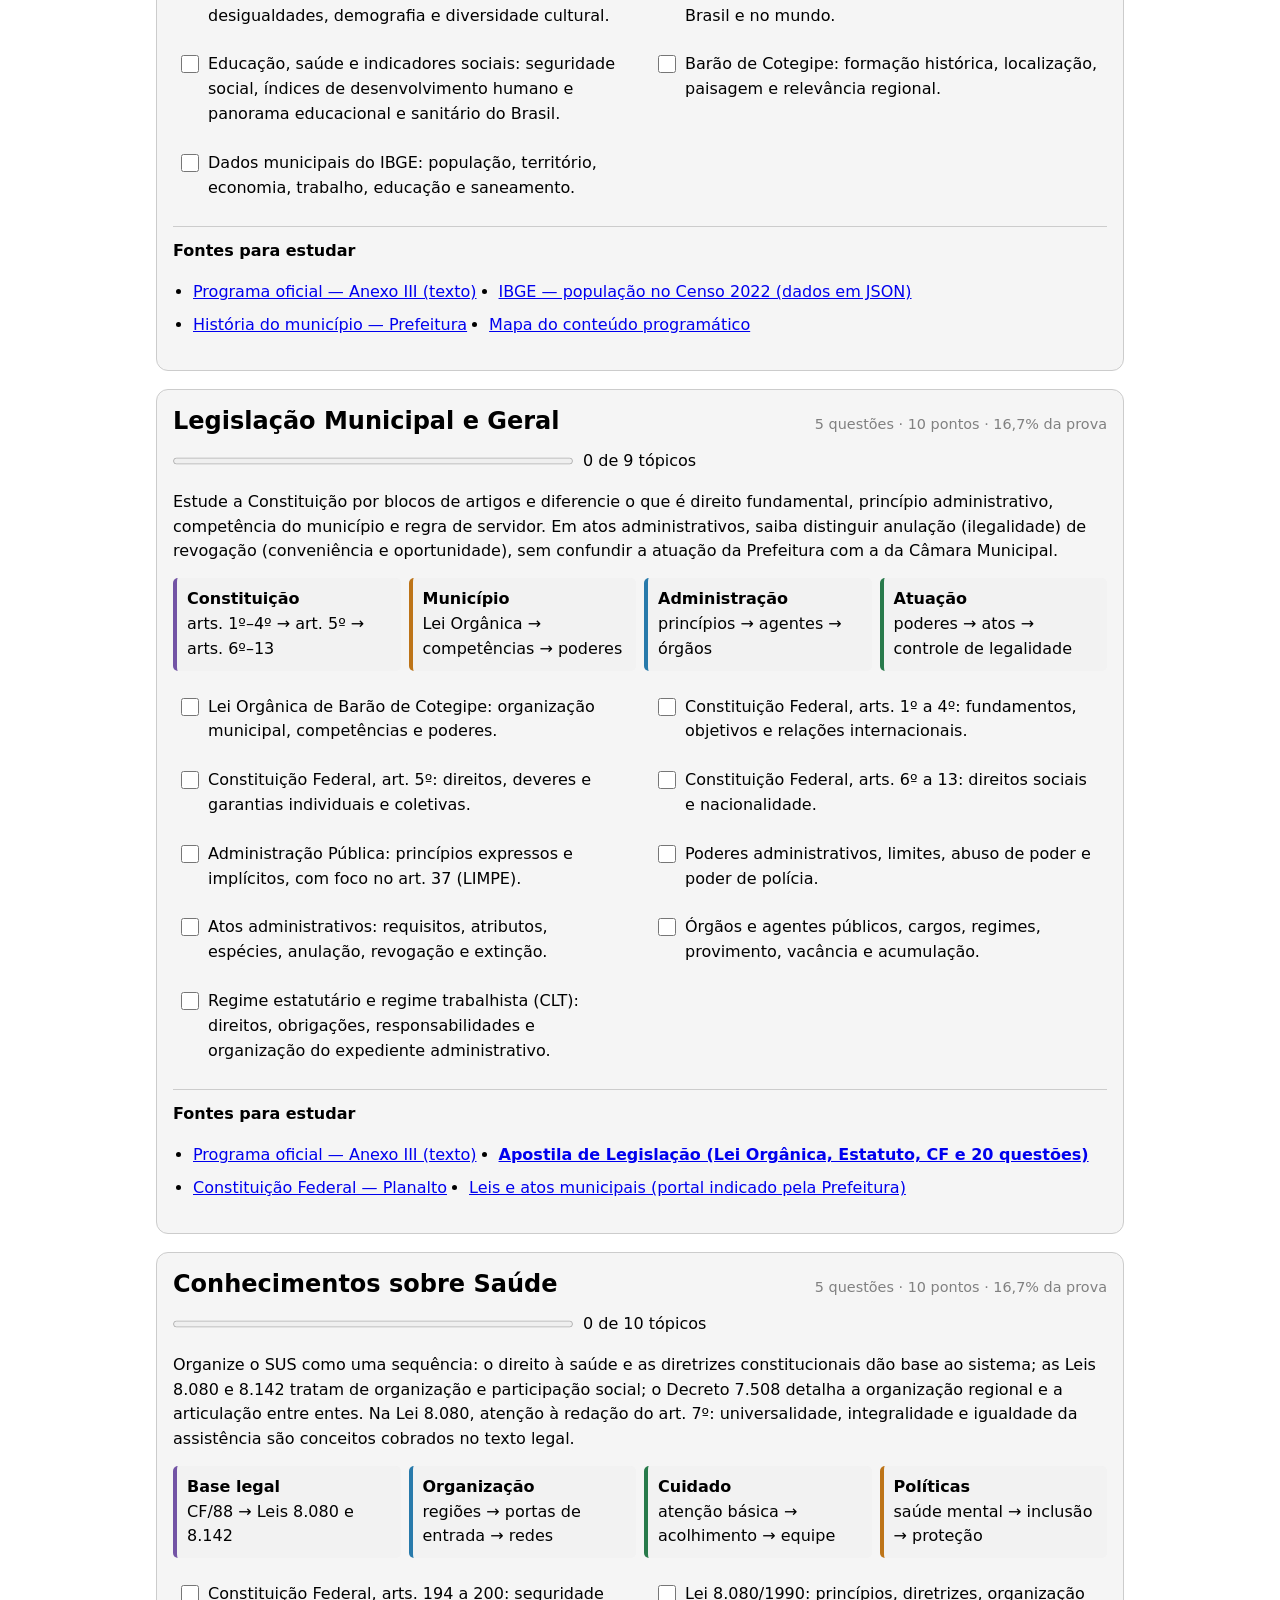
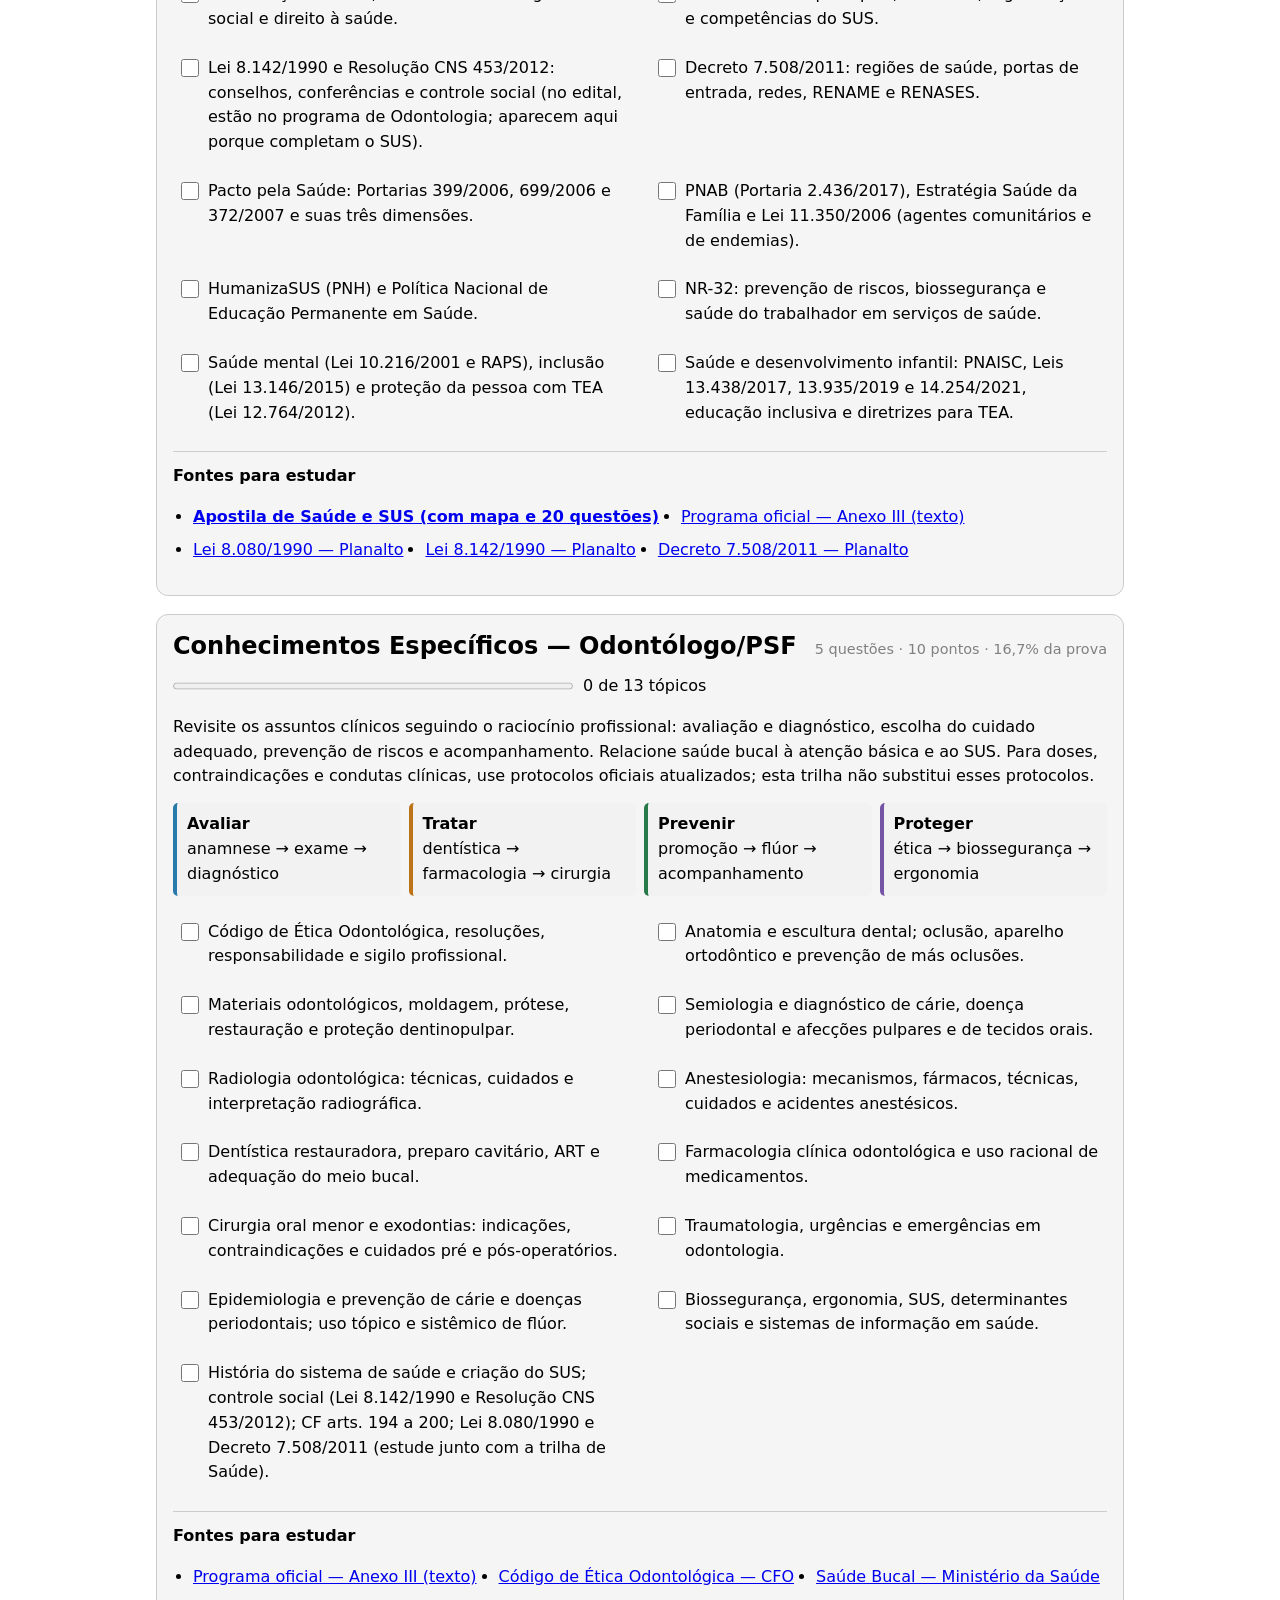
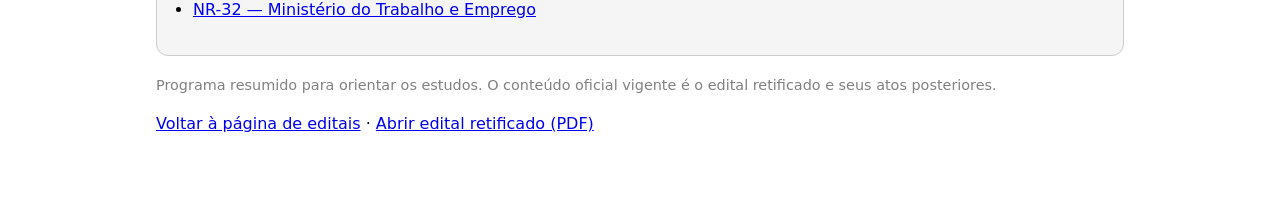
==== commit c7732b17: "Apostilas de Portugues e de Matematica e Logica Teoria do HCPA reescrita sem marcas da FAURGS e iten" ====
--- a/edital/disciplinas/index.html
+++ b/edital/disciplinas/index.html
@@ -112,6 +112,7 @@
       <div class="fontes">
         <strong>Fontes para estudar</strong>
         <ul>
+          <li><a href="../apostilas/portugues.html"><strong>Apostila de Português (redação oficial, gramática e 20 questões)</strong></a></li>
           <li><a href="../texto/12-anexo-III-conteudo-programatico.txt">Programa oficial — Anexo III (texto)</a></li>
           <li><a href="../oficial/12-anexo-III-conteudo-programatico.pdf">Anexo III — conteúdo programático (PDF)</a></li>
         </ul>
@@ -148,6 +149,7 @@
       <div class="fontes">
         <strong>Fontes para estudar</strong>
         <ul>
+          <li><a href="../apostilas/matematica.html"><strong>Apostila de Matemática e Lógica (com 20 questões)</strong></a></li>
           <li><a href="../texto/12-anexo-III-conteudo-programatico.txt">Programa oficial — Anexo III (texto)</a></li>
           <li><a href="../oficial/12-anexo-III-conteudo-programatico.pdf">Anexo III — conteúdo programático (PDF)</a></li>
         </ul>
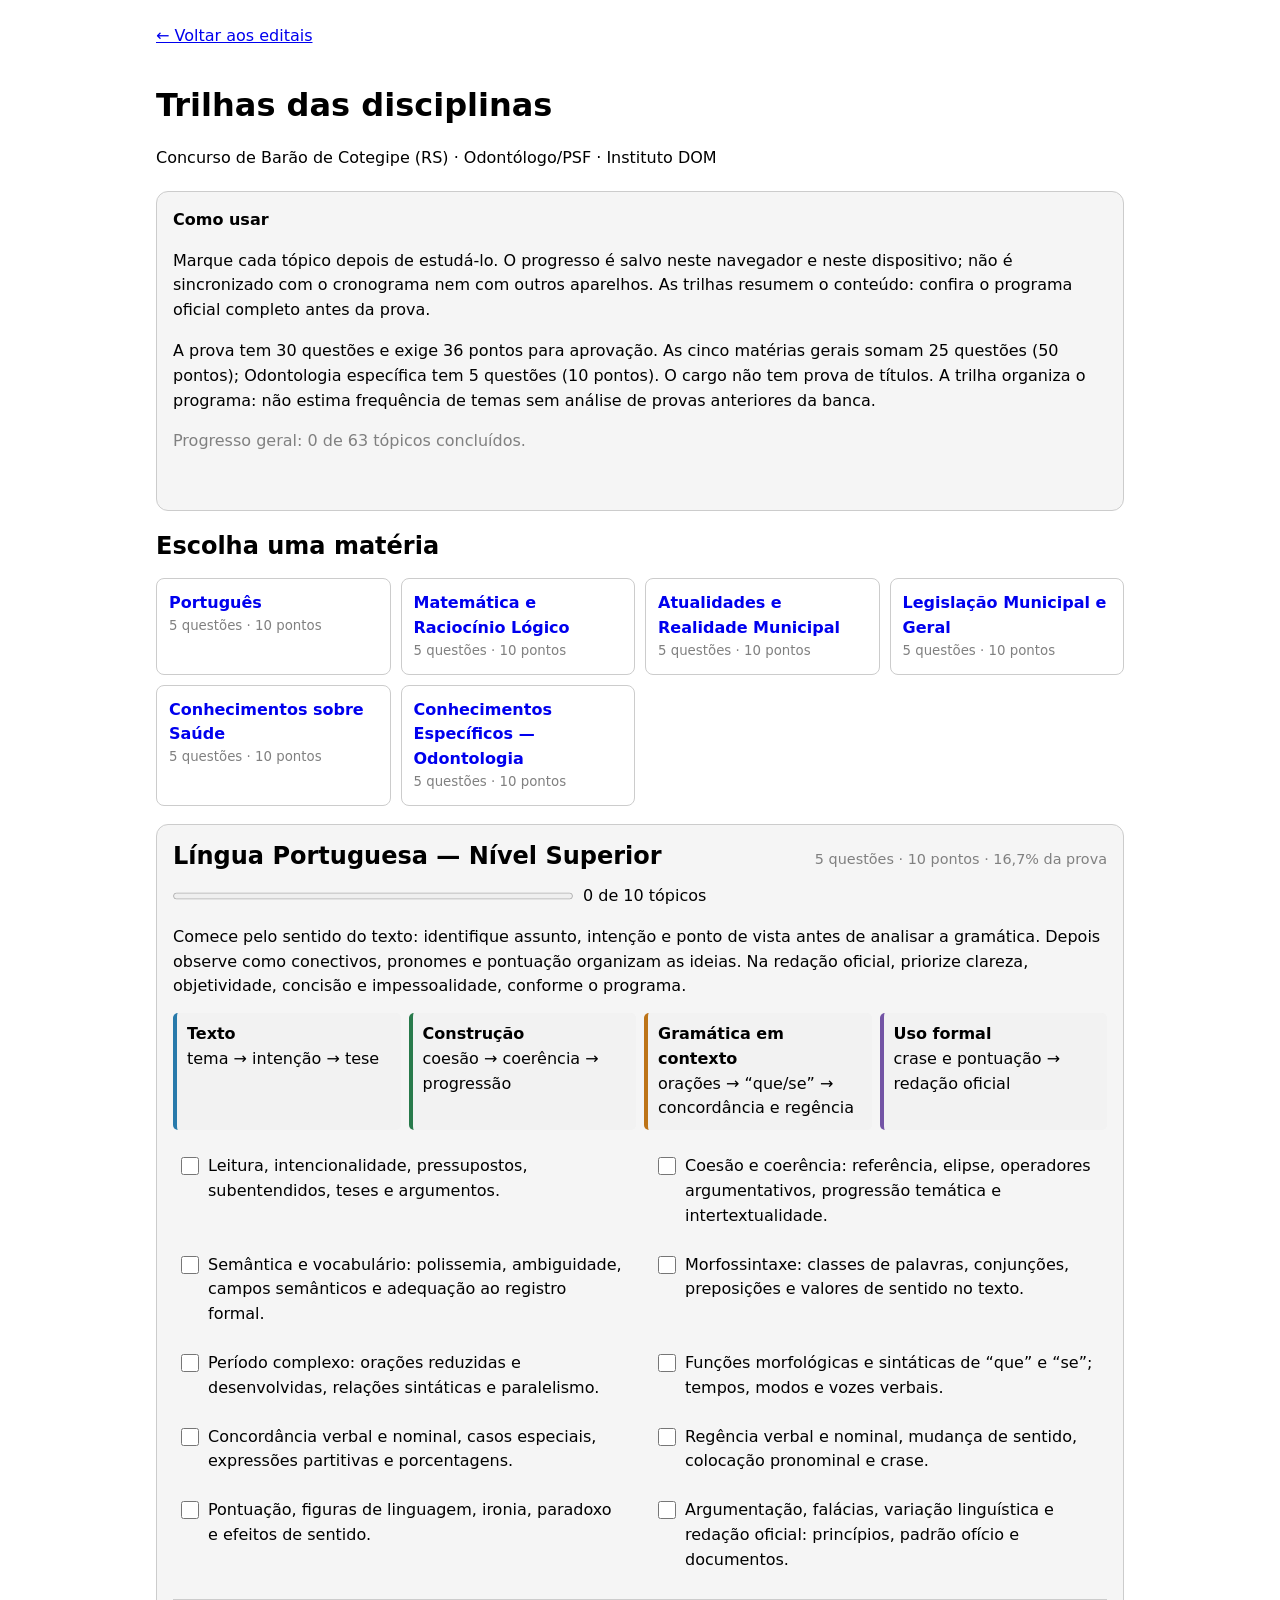
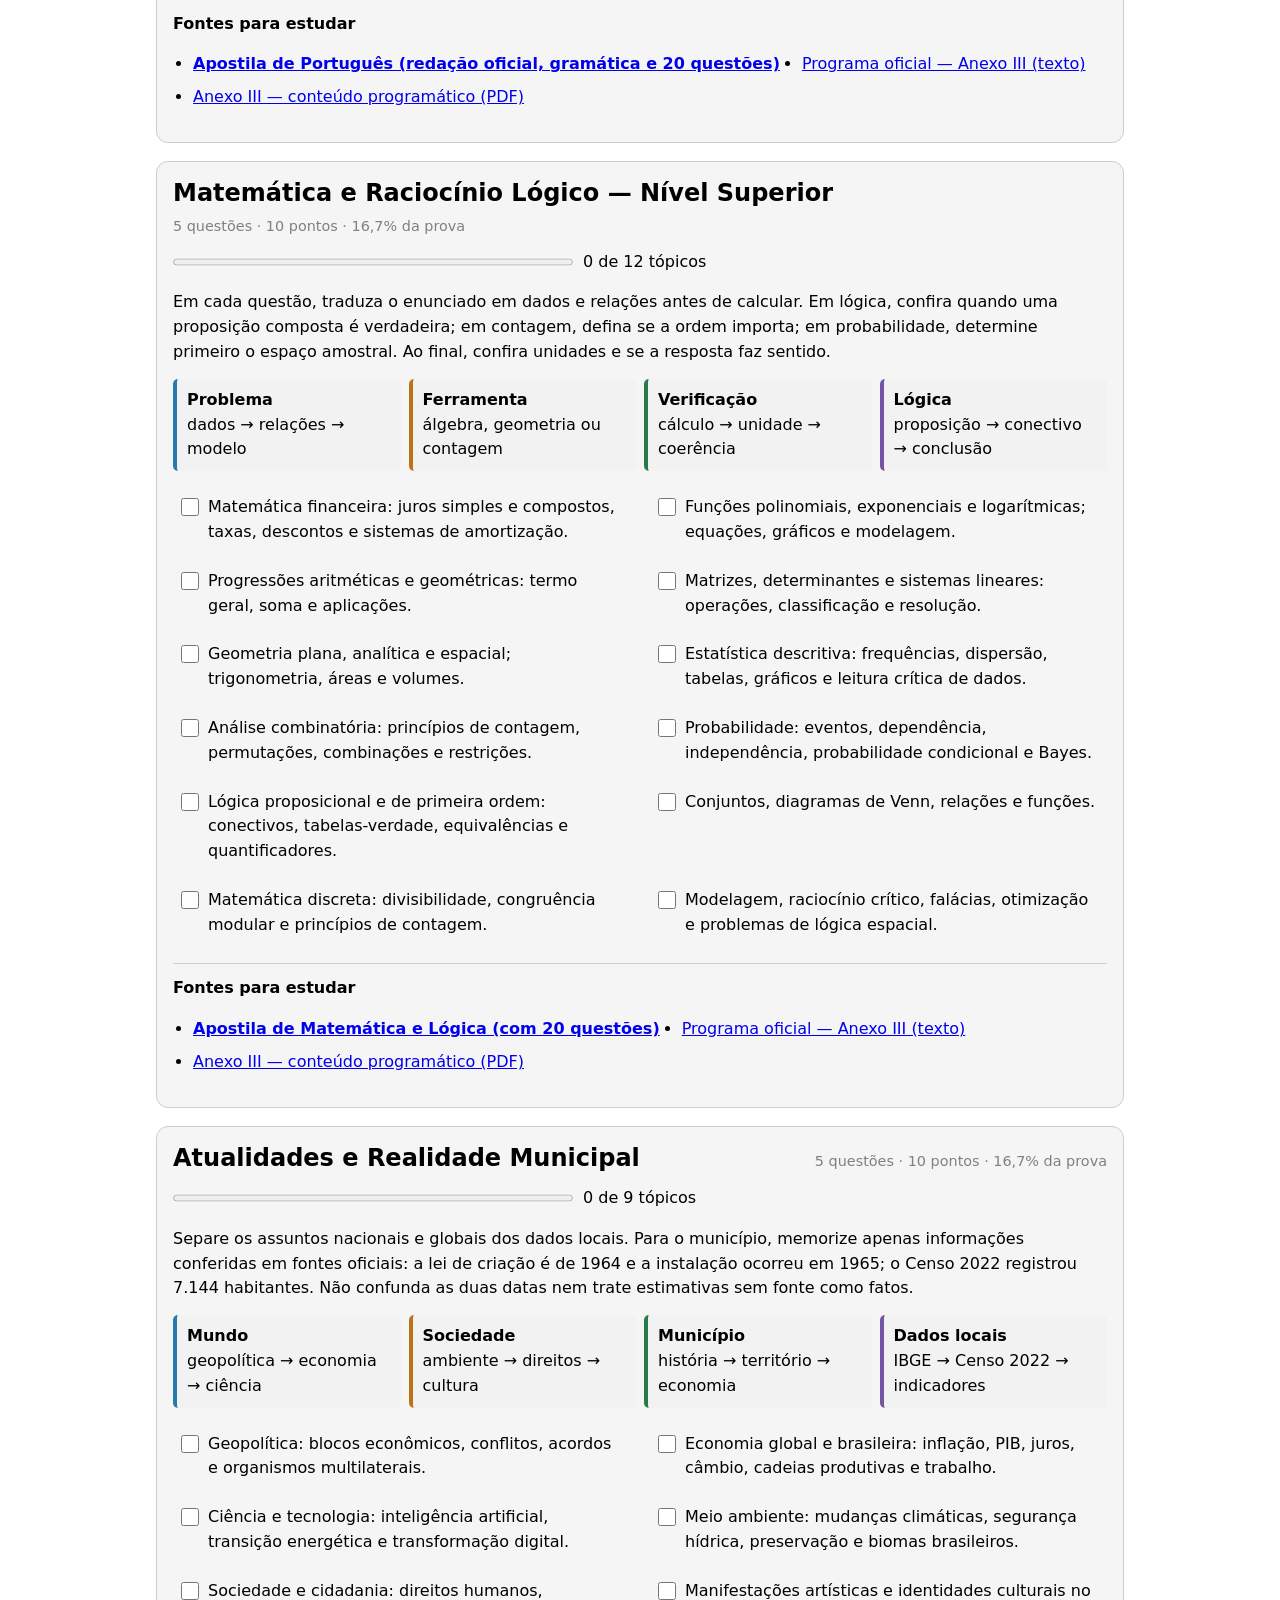
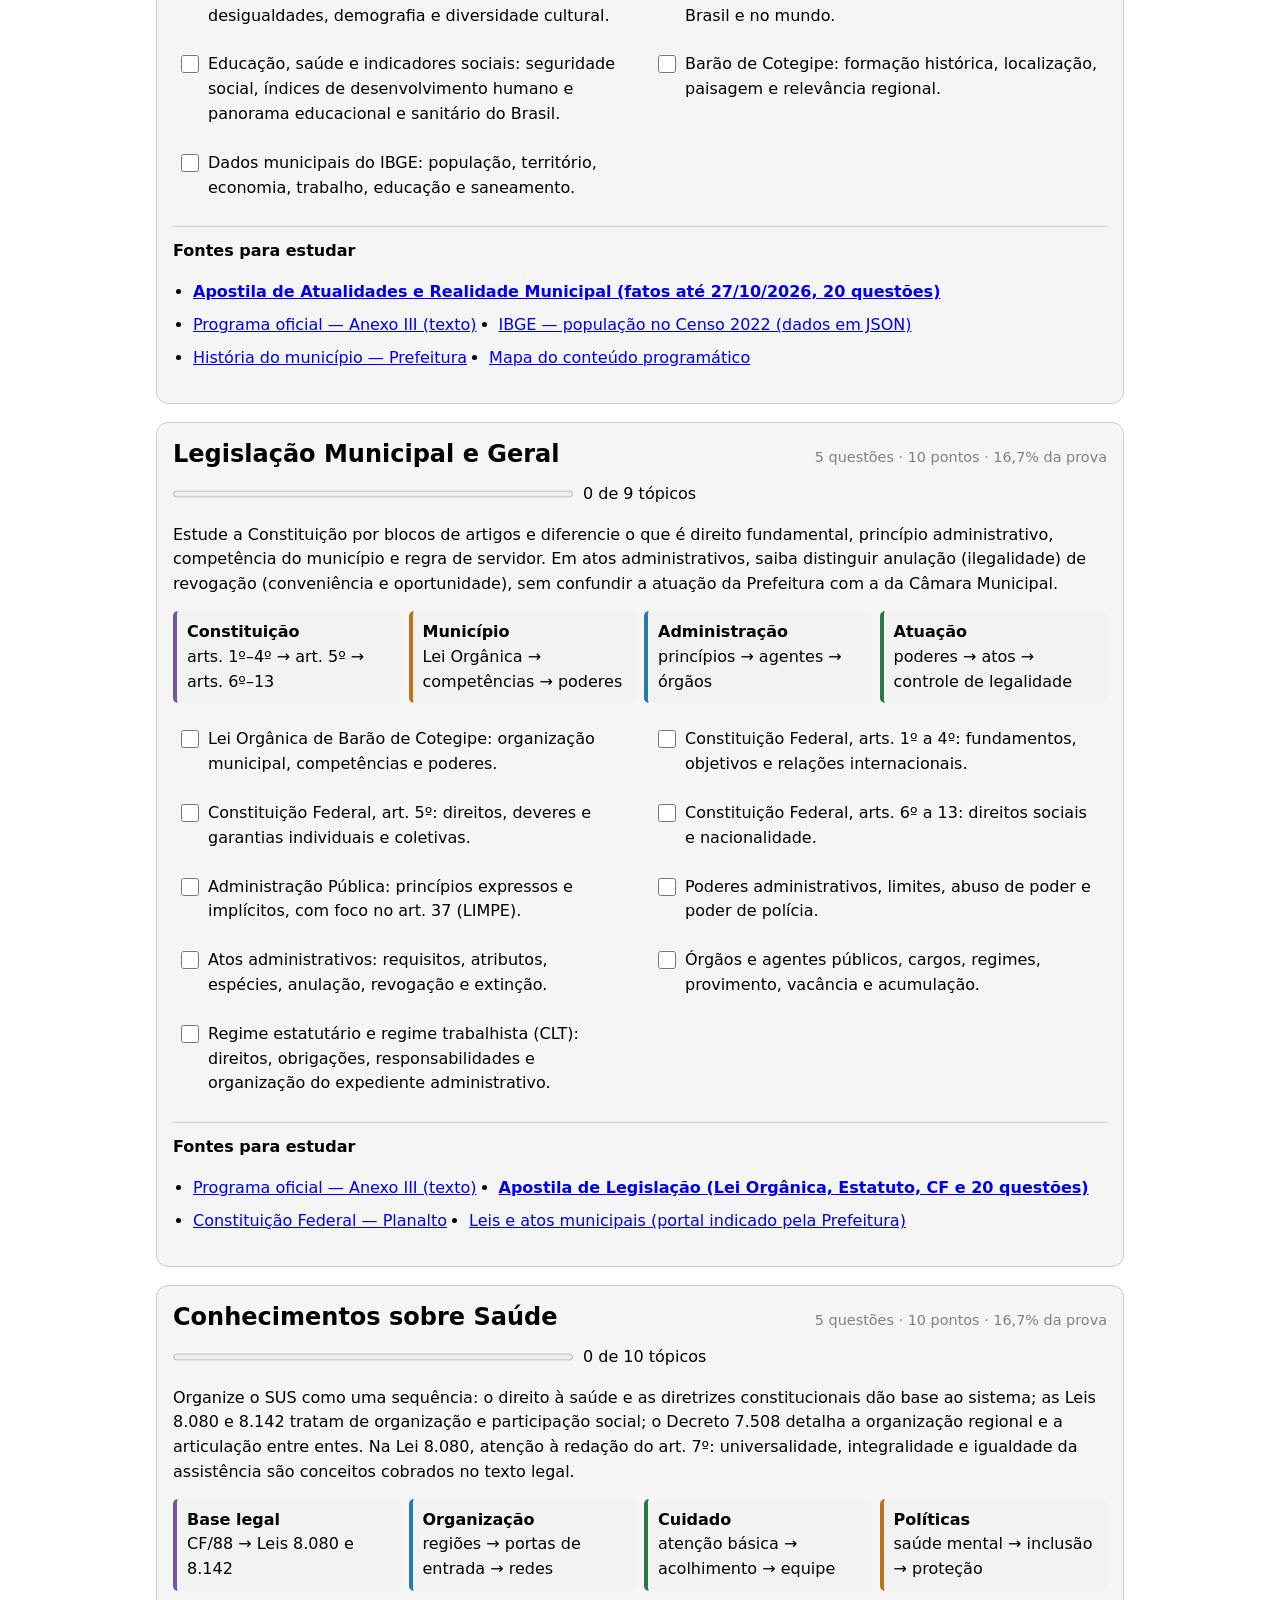
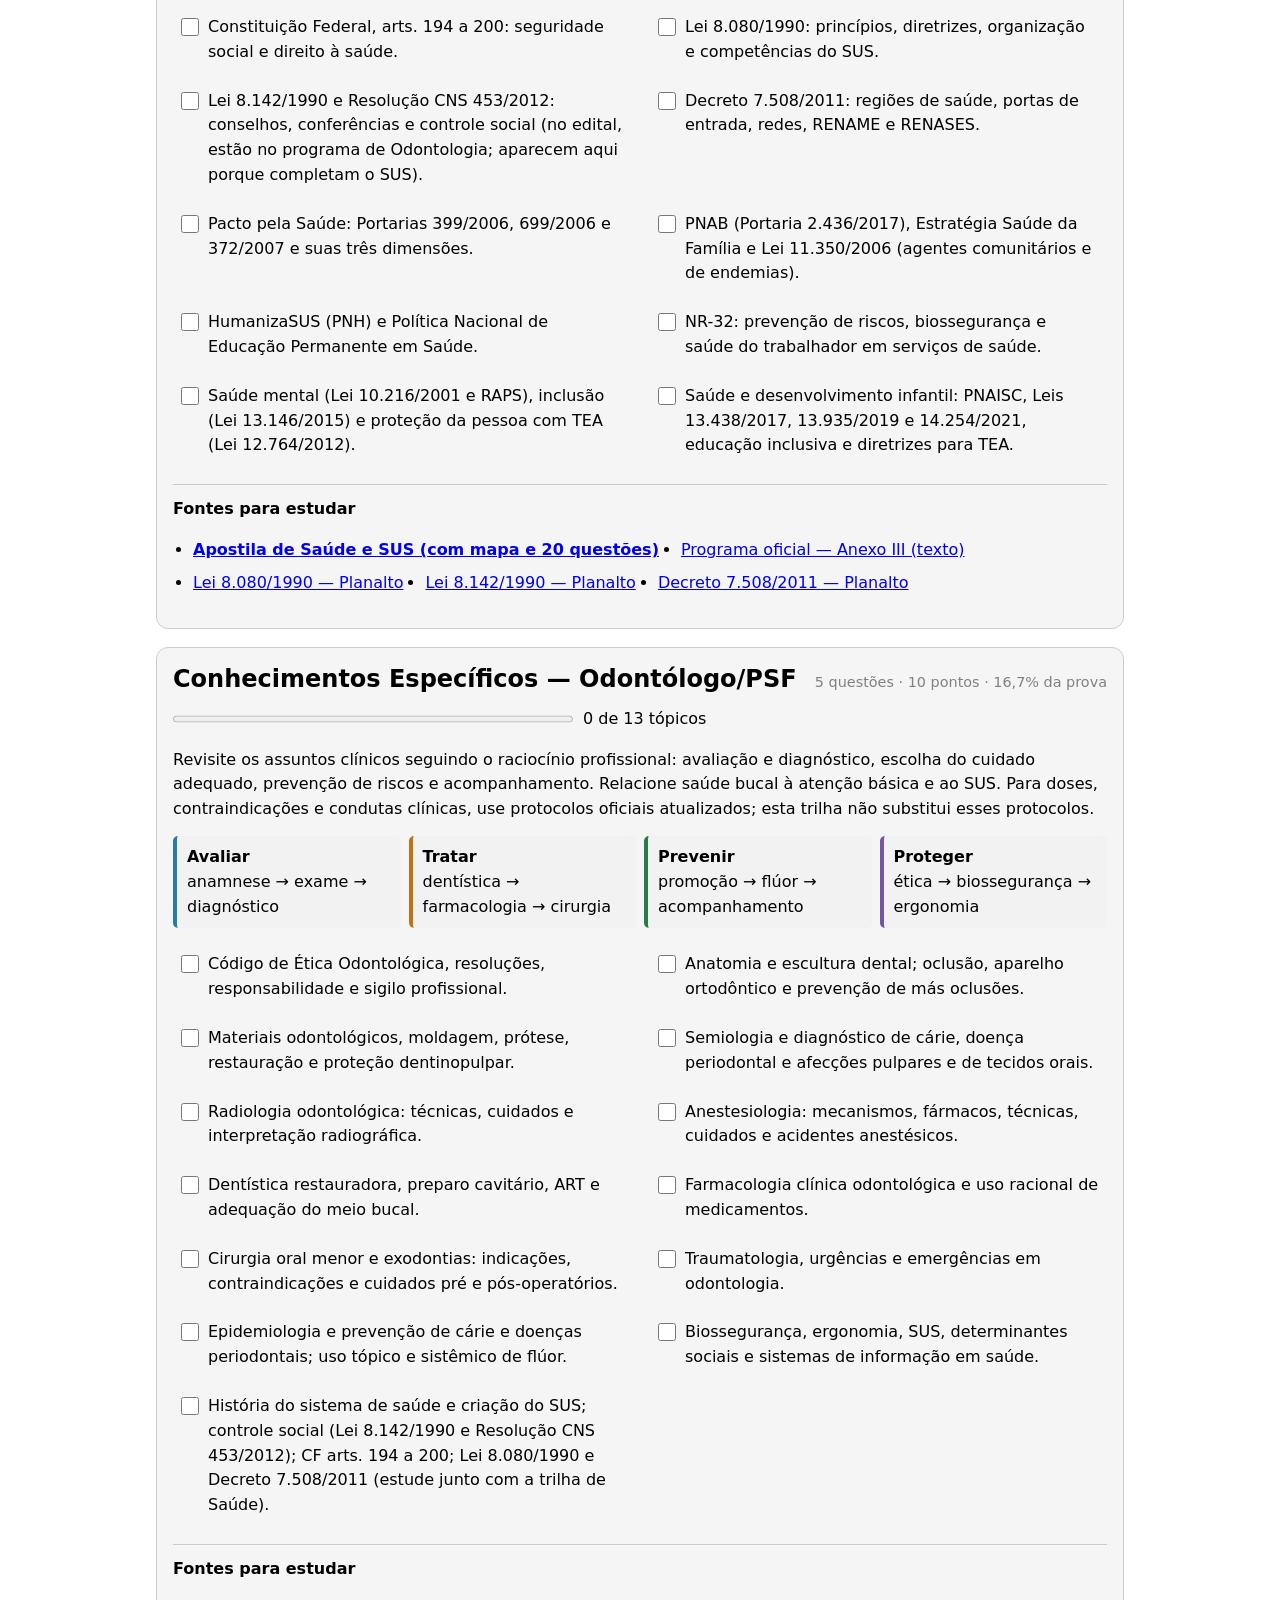
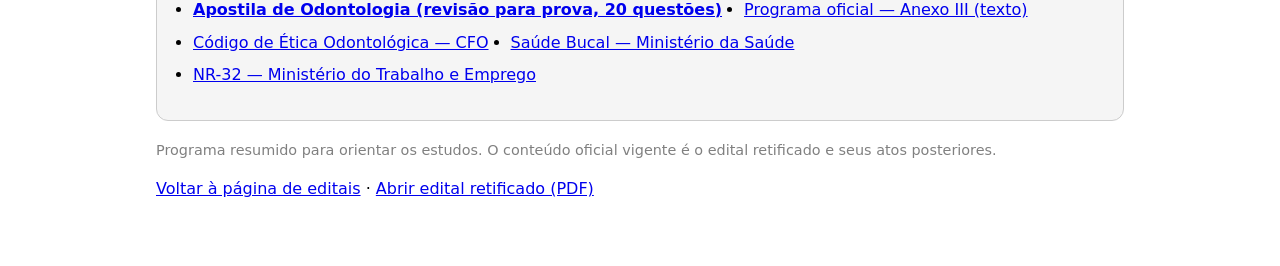
==== commit 5b11912e: "Apostilas de Atualidades e de Odontologia Atualidades com fatos ate 27/10/2026, cada um com fonte e " ====
--- a/edital/disciplinas/index.html
+++ b/edital/disciplinas/index.html
@@ -183,6 +183,7 @@
       <div class="fontes">
         <strong>Fontes para estudar</strong>
         <ul>
+          <li><a href="../apostilas/atualidades.html"><strong>Apostila de Atualidades e Realidade Municipal (fatos até 27/10/2026, 20 questões)</strong></a></li>
           <li><a href="../texto/12-anexo-III-conteudo-programatico.txt">Programa oficial — Anexo III (texto)</a></li>
           <li><a href="https://servicodados.ibge.gov.br/api/v3/agregados/4709/periodos/2022/variaveis/93?localidades=N6%5B4301701%5D" target="_blank" rel="noopener">IBGE — população no Censo 2022 (dados em JSON)</a></li>
           <li><a href="https://baraodecotegipe.rs.gov.br/site/historia" target="_blank" rel="noopener">História do município — Prefeitura</a></li>
@@ -294,6 +295,7 @@
       <div class="fontes">
         <strong>Fontes para estudar</strong>
         <ul>
+          <li><a href="../apostilas/odontologia.html"><strong>Apostila de Odontologia (revisão para prova, 20 questões)</strong></a></li>
           <li><a href="../texto/12-anexo-III-conteudo-programatico.txt">Programa oficial — Anexo III (texto)</a></li>
           <li><a href="https://transparencia.cfo.org.br/ato-normativo/?id=2081" target="_blank" rel="noopener">Código de Ética Odontológica — CFO</a></li>
           <li><a href="https://www.gov.br/saude/pt-br/composicao/saps/brasil-sorridente" target="_blank" rel="noopener">Saúde Bucal — Ministério da Saúde</a></li>
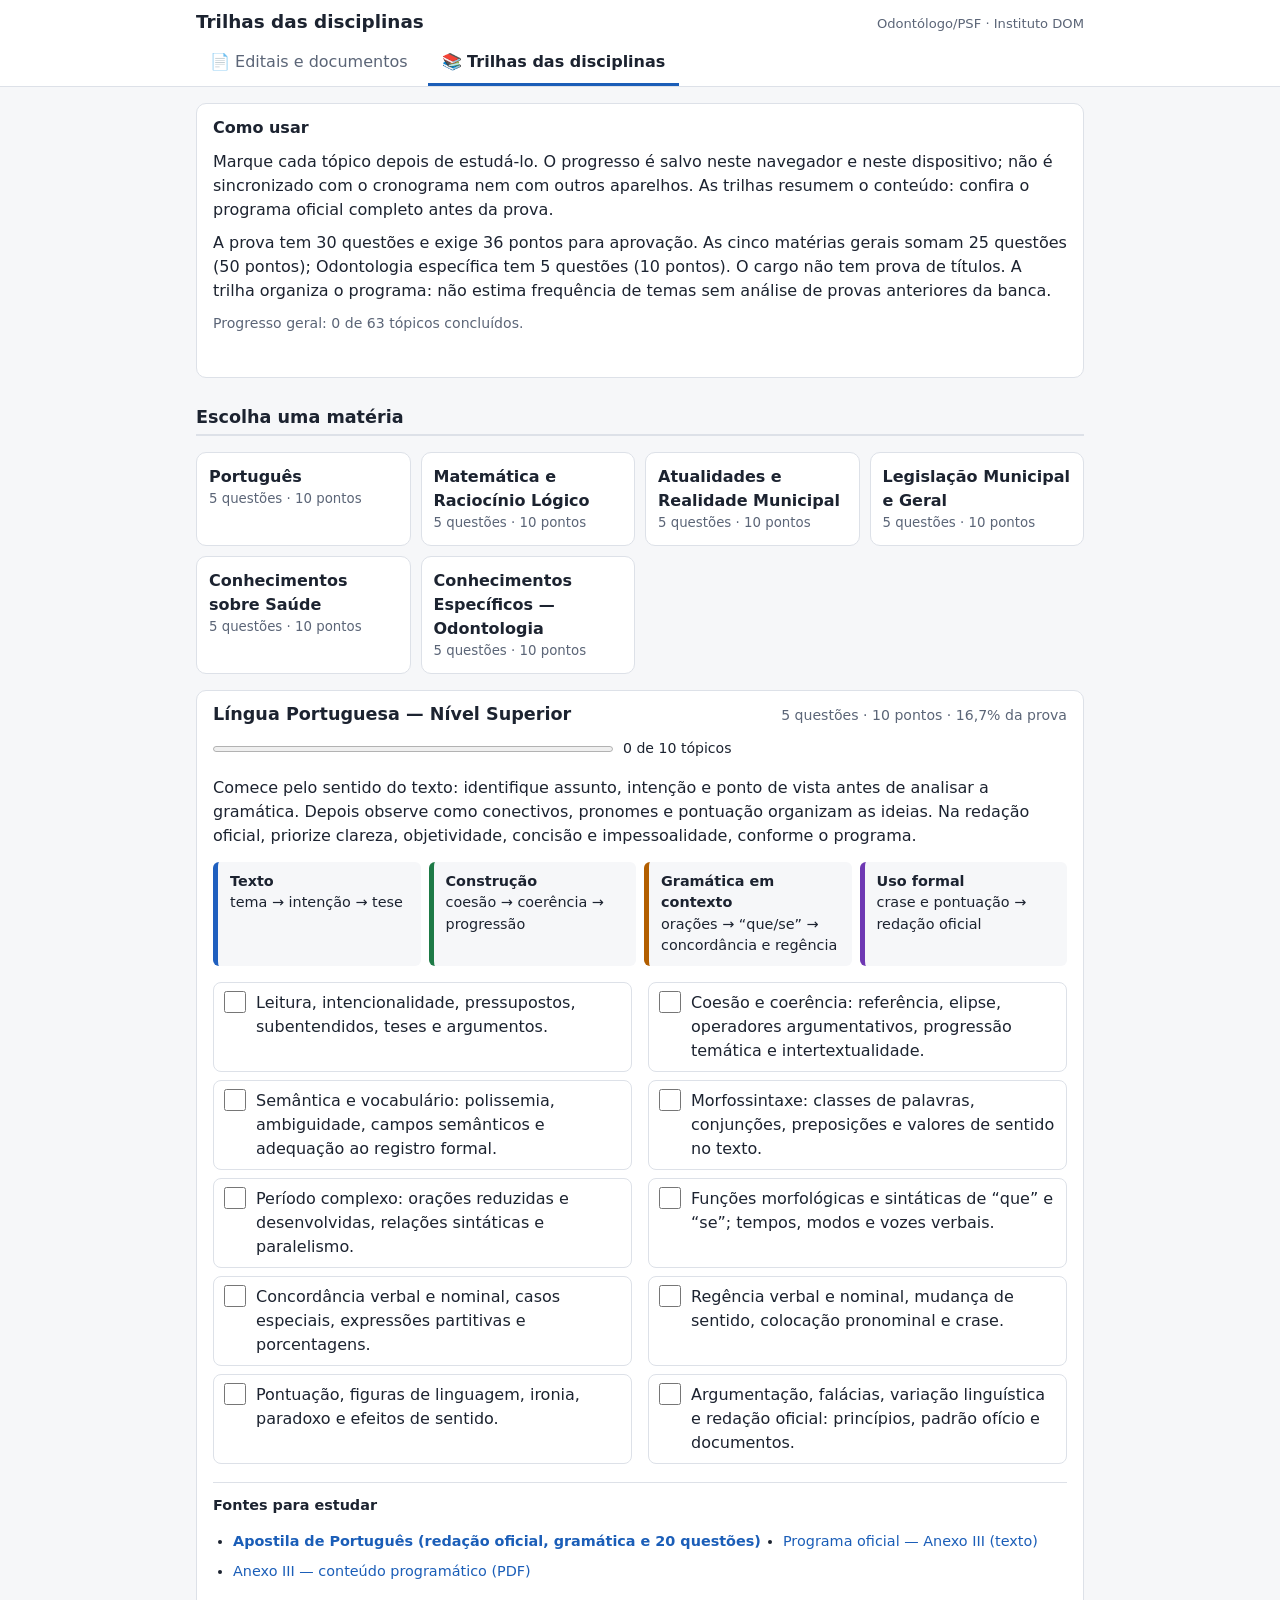
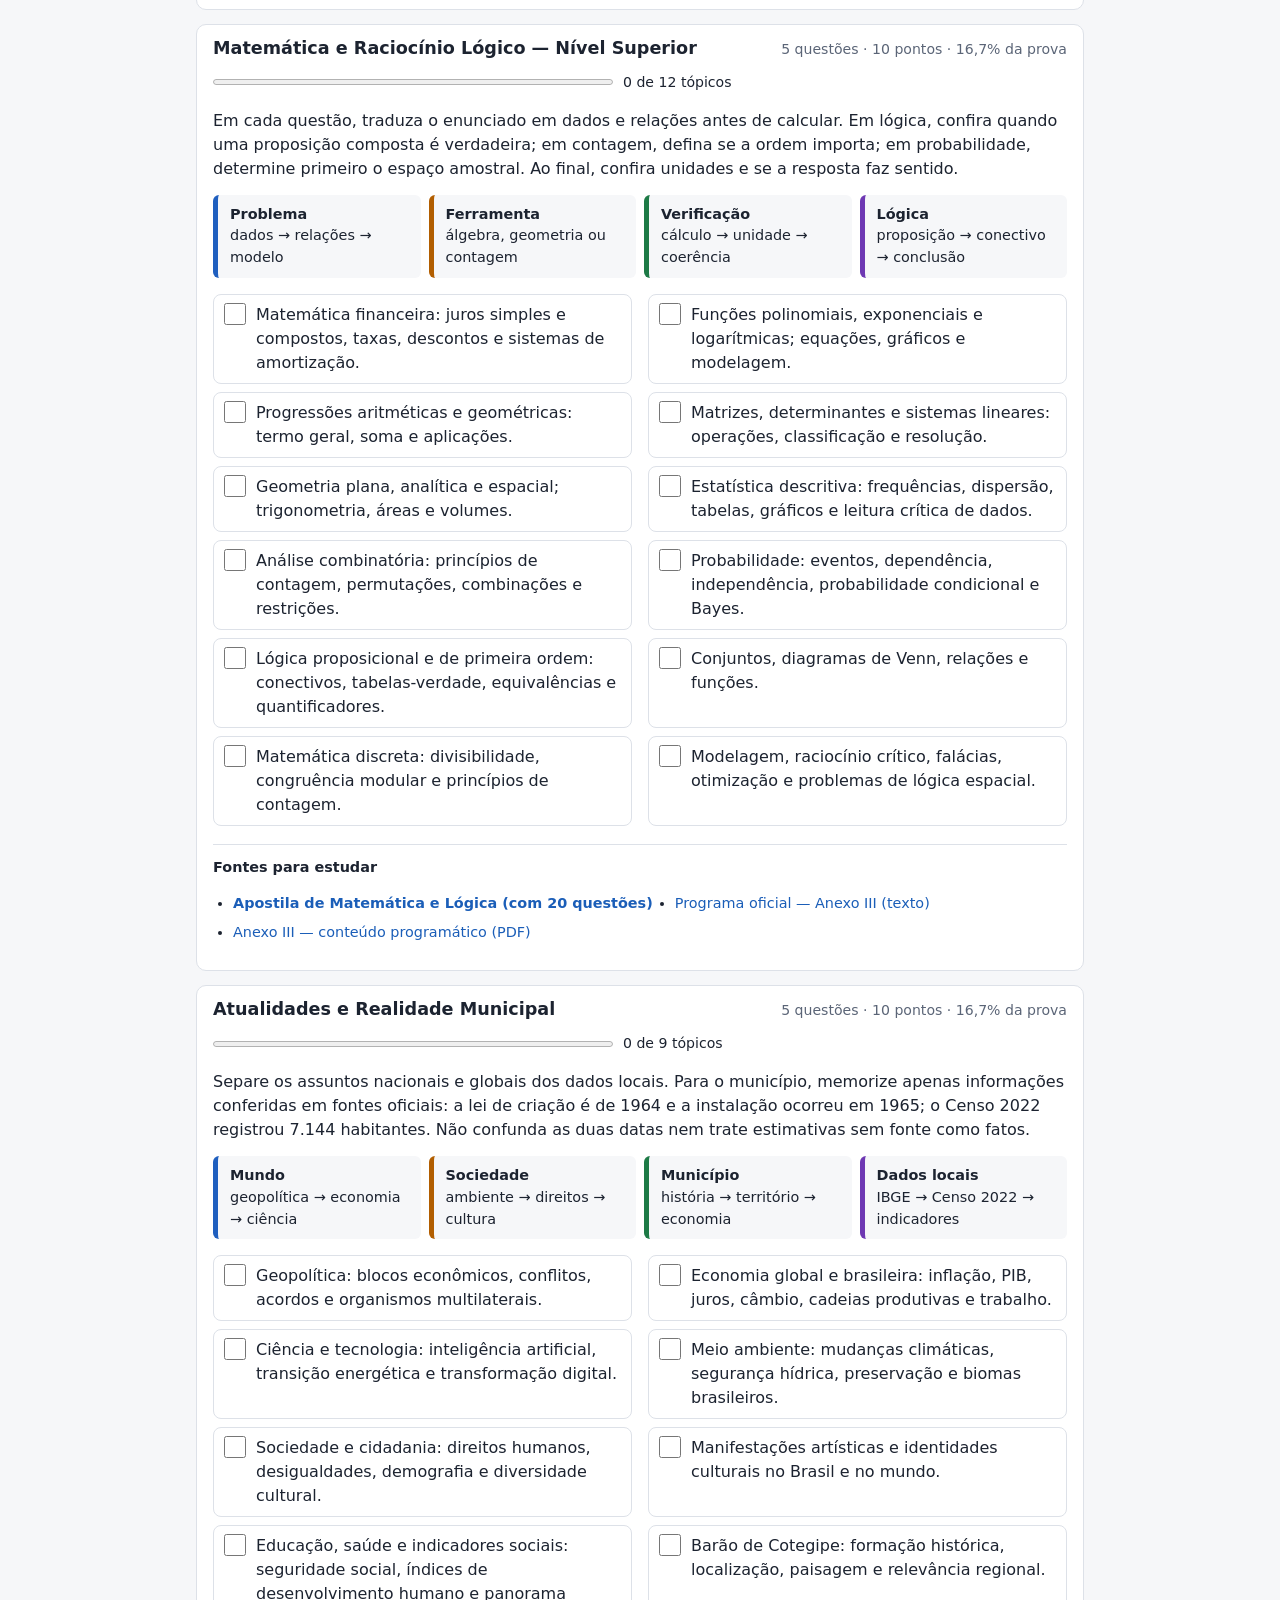
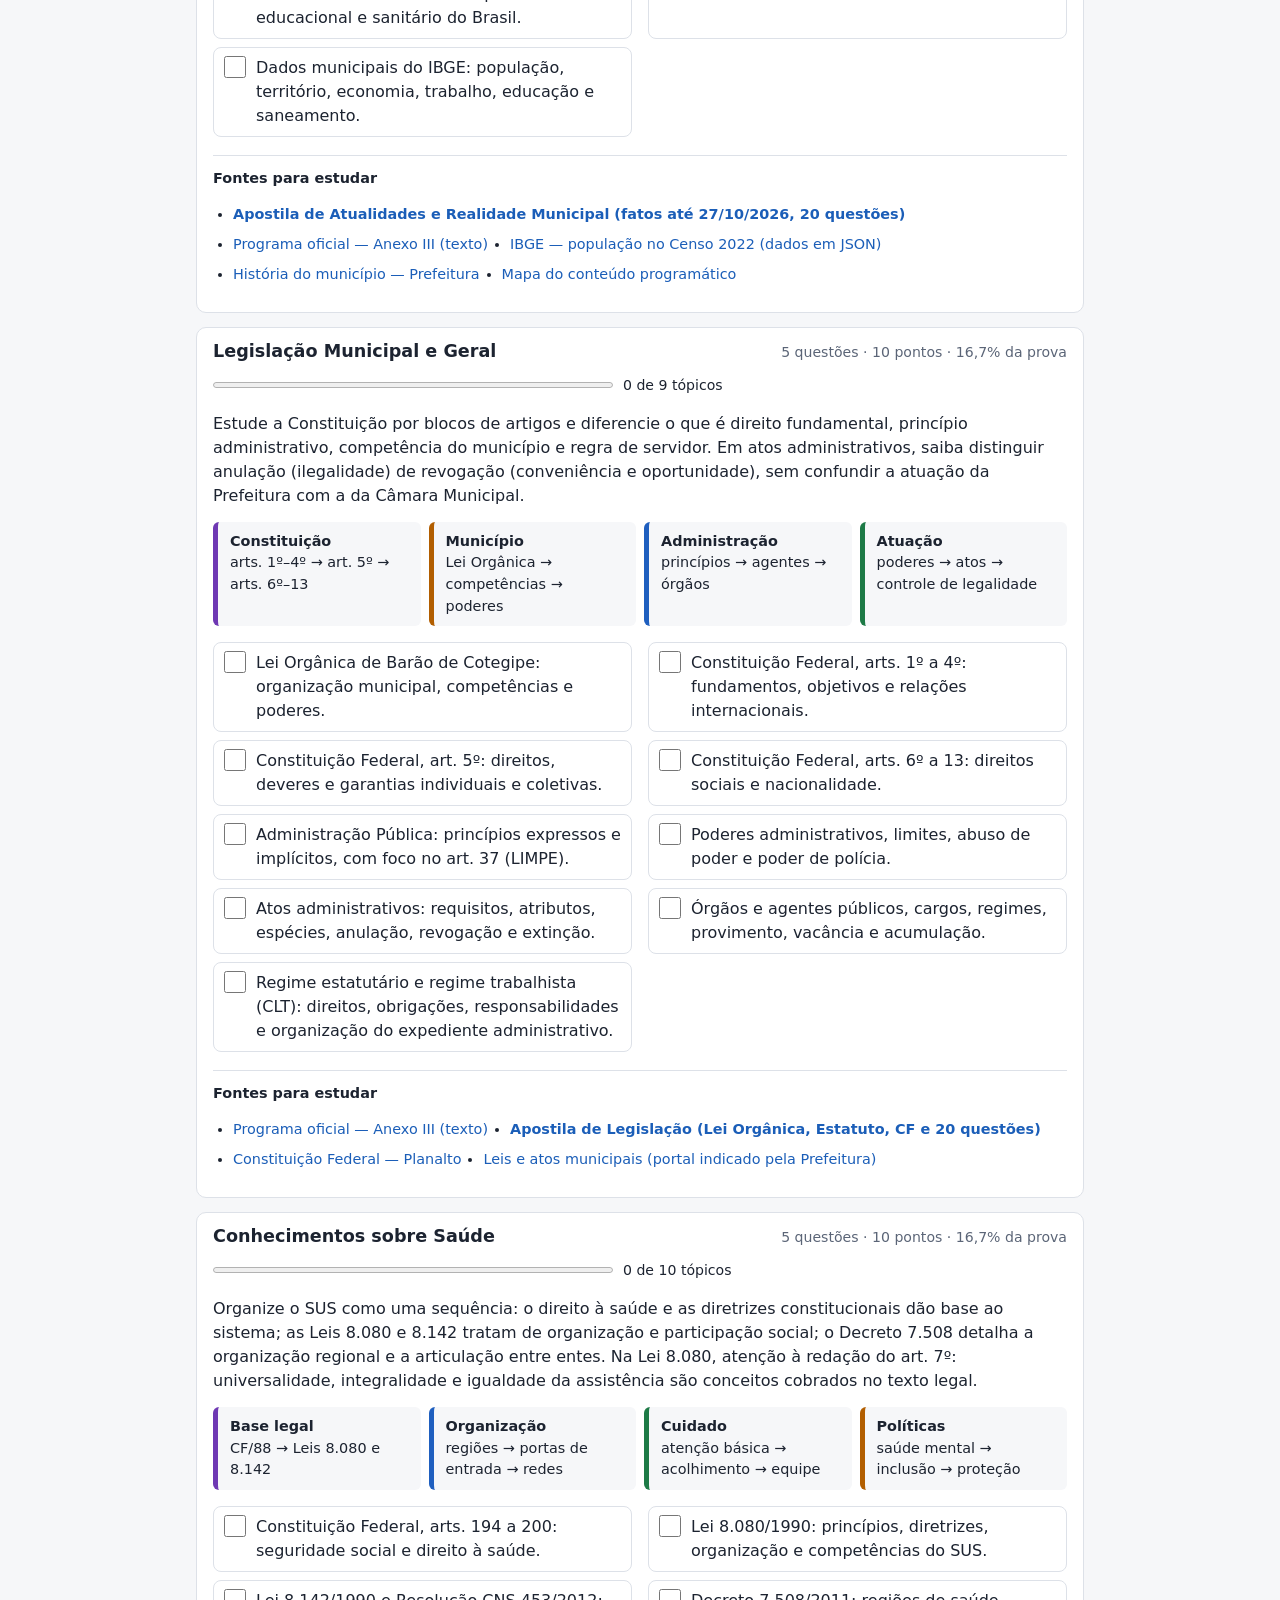
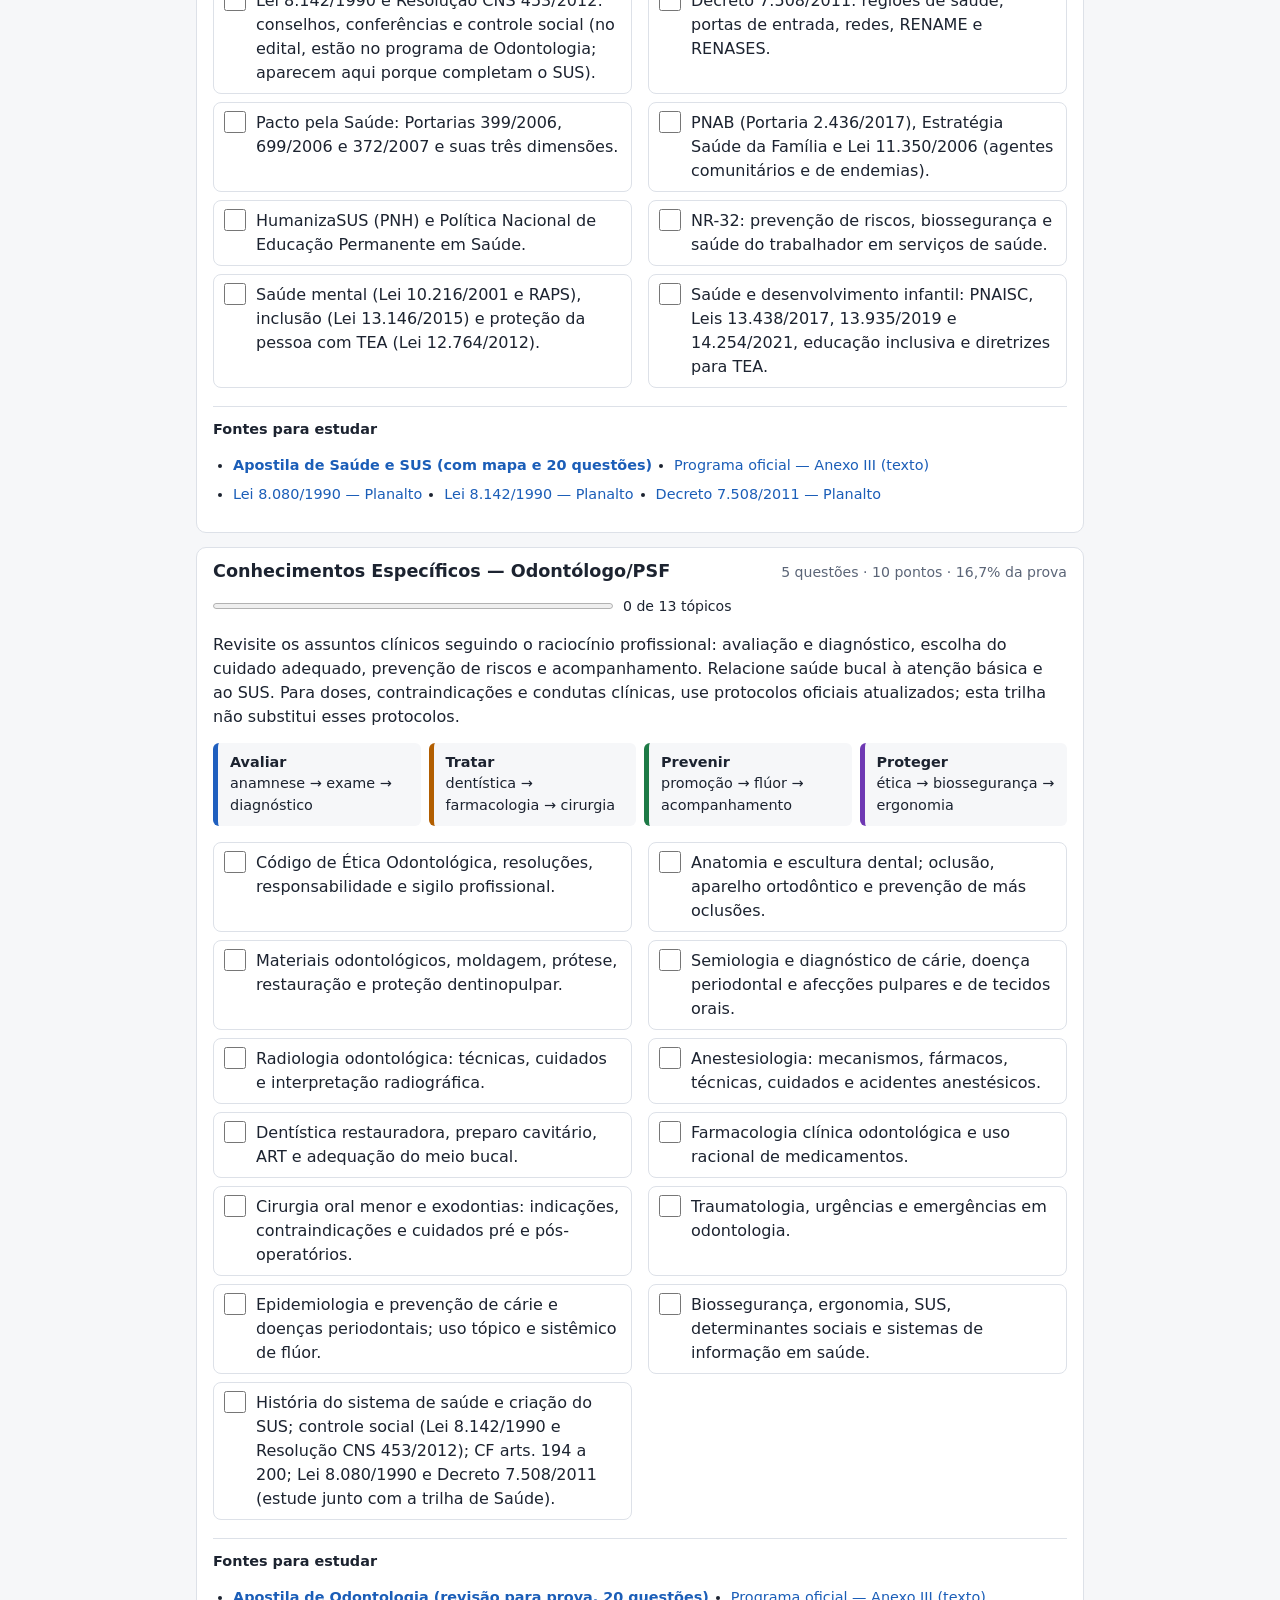
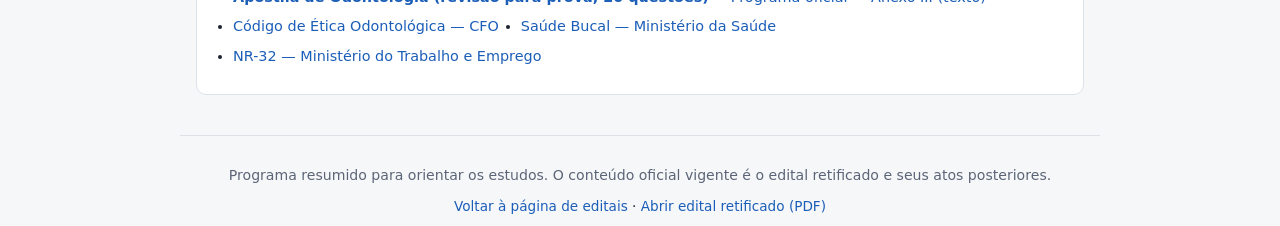
==== commit db099d97: "Site online com o mesmo visual do cronograma" ====
--- a/edital/disciplinas/index.html
+++ b/edital/disciplinas/index.html
@@ -5,64 +5,22 @@
   <meta name="viewport" content="width=device-width, initial-scale=1">
   <meta name="description" content="Trilhas de estudo e acompanhamento das seis disciplinas do concurso de Odontólogo/PSF de Barão de Cotegipe.">
   <title>Disciplinas — Concurso Barão de Cotegipe</title>
-  <style>
-    :root {
-      color-scheme: light dark;
-      font: 16px/1.55 system-ui, sans-serif;
-      --linha: color-mix(in srgb, CanvasText 20%, Canvas);
-      --cartao: color-mix(in srgb, CanvasText 4%, Canvas);
-      --destaque: #287a4b;
-    }
-    * { box-sizing: border-box; }
-    body { max-width: 1000px; margin: 0 auto; padding: 24px 16px 48px; }
-    a { color: LinkText; }
-    h1 { line-height: 1.2; }
-    h2 { margin: 0; line-height: 1.3; }
-    .voltar { display: inline-block; margin-bottom: 1rem; }
-    .intro, .disciplina { padding: 16px; border: 1px solid var(--linha); border-radius: 12px; background: var(--cartao); }
-    .intro { margin: 1.25rem 0; }
-    .intro p:last-child { margin-bottom: 0; }
-    .atalhos { display: grid; grid-template-columns: repeat(auto-fit, minmax(210px, 1fr)); gap: 10px; padding: 0; list-style: none; }
-    .atalhos a { display: block; height: 100%; padding: 12px; border: 1px solid var(--linha); border-radius: 8px; text-decoration: none; }
-    .atalhos a:hover, .atalhos a:focus-visible { outline: 2px solid var(--destaque); outline-offset: 2px; }
-    .atalhos small { display: block; color: GrayText; }
-    .disciplina { margin: 18px 0; scroll-margin-top: 16px; }
-    .disciplina-topo { display: flex; flex-wrap: wrap; align-items: baseline; justify-content: space-between; gap: 6px 16px; }
-    .peso { color: GrayText; font-size: .9rem; }
-    .mapa { display: grid; grid-template-columns: repeat(auto-fit, minmax(155px, 1fr)); gap: 8px; margin: 14px 0; }
-    .ramo { padding: 9px 10px; border-left: 4px solid; border-radius: 5px; background: color-mix(in srgb, CanvasText 5%, Canvas); }
-    .ramo strong { display: block; }
-    .conceito { border-color: #287aab; }
-    .dica { border-color: #287a4b; }
-    .foco { border-color: #bd7418; }
-    .numero { border-color: #7354a5; }
-    .explicacao { margin: 12px 0; }
-    .progresso-linha { display: flex; align-items: center; gap: 10px; margin: 12px 0 16px; }
-    progress { width: min(100%, 400px); height: 14px; accent-color: var(--destaque); }
-    .topicos { display: grid; grid-template-columns: repeat(auto-fit, minmax(min(100%, 360px), 1fr)); gap: 8px 20px; padding: 0; list-style: none; }
-    .topicos li { min-width: 0; }
-    .topicos label { display: flex; align-items: flex-start; gap: 9px; height: 100%; padding: 8px; border-radius: 6px; }
-    .topicos label:hover { background: color-mix(in srgb, CanvasText 6%, Canvas); }
-    .topicos input { flex: 0 0 auto; width: 18px; height: 18px; margin: 3px 0 0; accent-color: var(--destaque); }
-    .fontes { margin-top: 18px; padding-top: 12px; border-top: 1px solid var(--linha); }
-    .fontes ul { display: flex; flex-wrap: wrap; gap: 8px 22px; padding-left: 20px; }
-    .nota { color: GrayText; font-size: .9rem; }
-    .aviso { min-height: 1.5em; color: GrayText; }
-    @media (prefers-color-scheme: dark) {
-      :root { --destaque: #76d39a; }
-      .conceito { border-color: #68b9e8; }
-      .dica { border-color: #76d39a; }
-      .foco { border-color: #f0b660; }
-      .numero { border-color: #bea2ed; }
-    }
-    @media (prefers-reduced-motion: no-preference) { html { scroll-behavior: smooth; } }
-  </style>
+  <link rel="stylesheet" href="../site.css">
 </head>
 <body>
-  <header>
-    <a class="voltar" href="../index.html">← Voltar aos editais</a>
-    <h1>Trilhas das disciplinas</h1>
-    <p>Concurso de Barão de Cotegipe (RS) · Odontólogo/PSF · Instituto DOM</p>
+  <header class="topo">
+    <div class="wrap">
+      <div class="topo-linha">
+        <h1>Trilhas das disciplinas</h1>
+        <span class="topo-sub">Odontólogo/PSF · Instituto DOM</span>
+      </div>
+      <nav class="abas" aria-label="Seções do site">
+        <a href="../index.html">📄 Editais e documentos</a>
+        <a href="../disciplinas/index.html" aria-current="page">📚 Trilhas das disciplinas</a>
+      </nav>
+    </div>
+  </header>
+  <div class="wrap">
     <div class="intro">
       <strong>Como usar</strong>
       <p>Marque cada tópico depois de estudá-lo. O progresso é salvo neste navegador e neste dispositivo; não é sincronizado com o cronograma nem com outros aparelhos. As trilhas resumem o conteúdo: confira o programa oficial completo antes da prova.</p>
@@ -81,9 +39,9 @@
         <li><a href="#odontologia"><strong>Conhecimentos Específicos — Odontologia</strong><small>5 questões · 10 pontos</small></a></li>
       </ul>
     </nav>
-  </header>
-
-  <main>
+  </div>
+
+  <main class="wrap">
     <article class="disciplina" id="portugues" data-disciplina="portugues">
       <div class="disciplina-topo">
         <h2>Língua Portuguesa — Nível Superior</h2>
@@ -305,7 +263,7 @@
     </article>
   </main>
 
-  <footer>
+  <footer class="wrap rodape">
     <p class="nota">Programa resumido para orientar os estudos. O conteúdo oficial vigente é o edital retificado e seus atos posteriores.</p>
     <p><a href="../index.html">Voltar à página de editais</a> · <a href="../oficial/01-edital-001-2026-RETIFICADO.pdf">Abrir edital retificado (PDF)</a></p>
   </footer>
--- a/edital/site.css
+++ b/edital/site.css
@@ -0,0 +1,93 @@
+/* Visual do site online = visual do cronograma (cronograma/style.css). Mesmas variaveis de cor. */
+:root{
+  color-scheme:light dark;
+  --bg:#f6f7f9; --card:#fff; --texto:#1c2330; --suave:#5b6577; --borda:#dde1e8;
+  --acento:#1b5eb8; --acento-t:#fff; --ok:#1d7a46; --ok-bg:#e6f4ec;
+  --hoje-bg:#edf3fc; --aviso-bg:#fff4c2; --aviso-bd:#d9a800; --aviso-t:#5c4400;
+  --c-conceito:#1f5fbf; --c-dica:#1d7a46; --c-foco:#b25e00; --c-numero:#6e38b3;
+}
+@media (prefers-color-scheme:dark){
+  :root{
+    --bg:#0f131a; --card:#181e29; --texto:#e6e9ef; --suave:#9aa5b8; --borda:#2b3446;
+    --acento:#6ea8fe; --acento-t:#0b1220; --ok:#5fd18d; --ok-bg:#16301f;
+    --hoje-bg:#14223d; --aviso-bg:#3b3310; --aviso-bd:#b89400; --aviso-t:#ffe58a;
+    --c-conceito:#8db4ff; --c-dica:#5fd18d; --c-foco:#f5a742; --c-numero:#caa6fc;
+  }
+}
+*{box-sizing:border-box}
+html{scroll-behavior:smooth}
+@media (prefers-reduced-motion:reduce){html{scroll-behavior:auto}}
+body{margin:0;background:var(--bg);color:var(--texto);
+  font:16px/1.5 system-ui,-apple-system,"Segoe UI",Roboto,"Helvetica Neue",Arial,sans-serif;overflow-x:hidden}
+.wrap{max-width:920px;margin:0 auto;padding:0 16px}
+a{color:var(--acento);text-decoration:none}
+a:hover{text-decoration:underline}
+a:focus-visible,button:focus-visible,input:focus-visible,summary:focus-visible{outline:3px solid var(--acento);outline-offset:2px;border-radius:4px}
+button,input{font:inherit;color:inherit}
+[hidden]{display:none!important}
+
+/* Barra do topo, igual a do cronograma */
+.topo{background:var(--card);border-bottom:1px solid var(--borda);position:sticky;top:0;z-index:10}
+.topo-linha{display:flex;flex-wrap:wrap;gap:4px 16px;align-items:baseline;justify-content:space-between;padding-top:10px}
+.topo h1,h1{font-size:1.15rem;margin:0;font-weight:700;line-height:1.3}
+.topo-sub{font-size:.82rem;color:var(--suave)}
+.abas{display:flex;gap:6px;margin-top:8px;overflow-x:auto}
+.abas a{display:inline-flex;align-items:center;min-height:44px;padding:8px 14px;border-bottom:3px solid transparent;color:var(--suave);font-weight:500;white-space:nowrap}
+.abas a:hover{text-decoration:none;color:var(--texto)}
+.abas a[aria-current=page]{color:var(--texto);border-color:var(--acento);font-weight:700}
+main{padding-bottom:40px}
+h2{font-size:1.1rem;margin:28px 0 8px;padding-bottom:6px;border-bottom:2px solid var(--borda);line-height:1.3}
+.disciplina h2{margin:0;padding:0;border:0}
+p{margin:.6rem 0}
+.sub,.peso,.nota,.aviso,small{color:var(--suave)}
+.aviso{min-height:1.5em;font-size:.88rem}
+.peso,.nota{font-size:.88rem}
+
+/* Cartoes */
+.destaque,.intro,.disciplina{background:var(--card);border:1px solid var(--borda);border-radius:10px;padding:12px 16px}
+.destaque{margin-top:16px;border-color:var(--acento);background:var(--hoje-bg)}
+.intro{margin:16px 0}
+.intro p:last-child{margin-bottom:0}
+.disciplina{margin:14px 0;scroll-margin-top:110px}
+.voltar{display:inline-flex;align-items:center;min-height:44px}
+
+/* Lista de documentos */
+.lista{list-style:none;margin:0;padding:0}
+.lista li{background:var(--card);border:1px solid var(--borda);border-radius:10px;padding:10px 14px;margin:8px 0;
+  display:flex;flex-wrap:wrap;gap:4px 14px;align-items:center;justify-content:space-between}
+.lista li a:first-child{font-weight:600;overflow-wrap:anywhere}
+.formatos{display:flex;gap:12px;font-size:.88rem}
+.formatos a{display:inline-flex;align-items:center;min-height:44px}
+.busca{width:100%;max-width:34rem;min-height:44px;padding:8px 14px;border:1px solid var(--borda);border-radius:999px;background:var(--card);color:var(--texto);font-size:16px}
+.resultado-busca{min-height:1.5em;font-size:.88rem;color:var(--suave)}
+
+/* Trilhas */
+.atalhos{display:grid;grid-template-columns:repeat(auto-fit,minmax(210px,1fr));gap:10px;padding:0;list-style:none}
+.atalhos a{display:block;height:100%;min-height:44px;padding:12px;background:var(--card);border:1px solid var(--borda);border-radius:10px;color:var(--texto);font-weight:600}
+.atalhos a:hover{text-decoration:none;border-color:var(--acento)}
+.atalhos small{display:block;font-weight:400}
+.disciplina-topo{display:flex;flex-wrap:wrap;align-items:baseline;justify-content:space-between;gap:6px 16px}
+.mapa{display:grid;grid-template-columns:repeat(auto-fit,minmax(155px,1fr));gap:8px;margin:14px 0}
+.ramo{padding:9px 12px;border-left:5px solid;border-radius:6px;background:var(--bg);font-size:.9rem}
+.ramo strong{display:block}
+.conceito{border-color:var(--c-conceito)}
+.dica{border-color:var(--c-dica)}
+.foco{border-color:var(--c-foco)}
+.numero{border-color:var(--c-numero)}
+.explicacao{margin:12px 0}
+.progresso-linha{display:flex;align-items:center;gap:10px;margin:12px 0 16px;font-size:.88rem}
+progress{width:min(100%,400px);height:12px;accent-color:var(--ok)}
+.topicos{display:grid;grid-template-columns:repeat(auto-fit,minmax(min(100%,360px),1fr));gap:8px 16px;padding:0;list-style:none}
+.topicos li{min-width:0}
+.topicos label{display:flex;align-items:flex-start;gap:10px;height:100%;min-height:44px;padding:8px 10px;border:1px solid var(--borda);border-radius:8px;cursor:pointer}
+.topicos label:hover{background:var(--hoje-bg)}
+.topicos input{flex:none;width:22px;height:22px;margin:0;accent-color:var(--ok)}
+.fontes{margin-top:18px;padding-top:12px;border-top:1px solid var(--borda);font-size:.9rem}
+.fontes ul{display:flex;flex-wrap:wrap;gap:8px 22px;padding-left:20px}
+
+.rodape{margin-top:40px;padding-top:20px;border-top:1px solid var(--borda);text-align:center;font-size:.85rem}
+
+@media (max-width:767px){
+  .wrap{padding:0 12px}
+  .topicos{grid-template-columns:1fr}
+}
